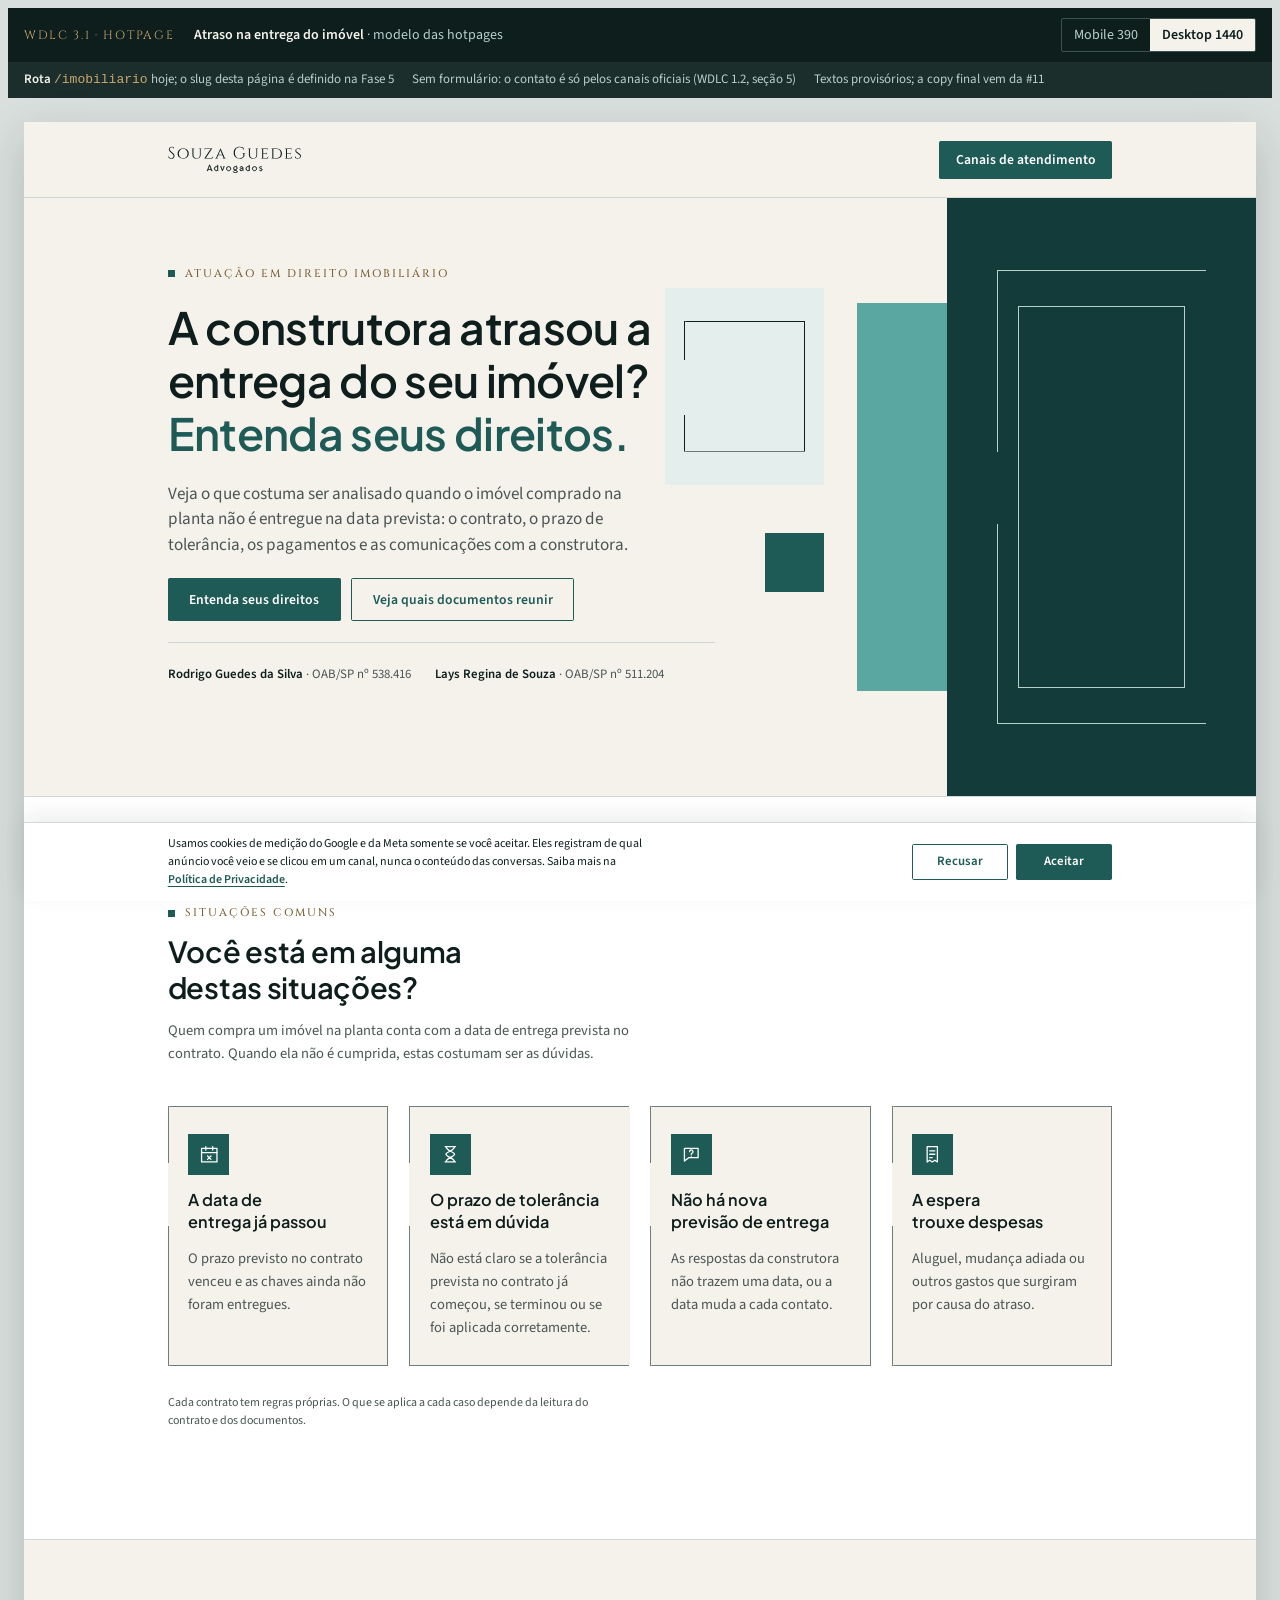
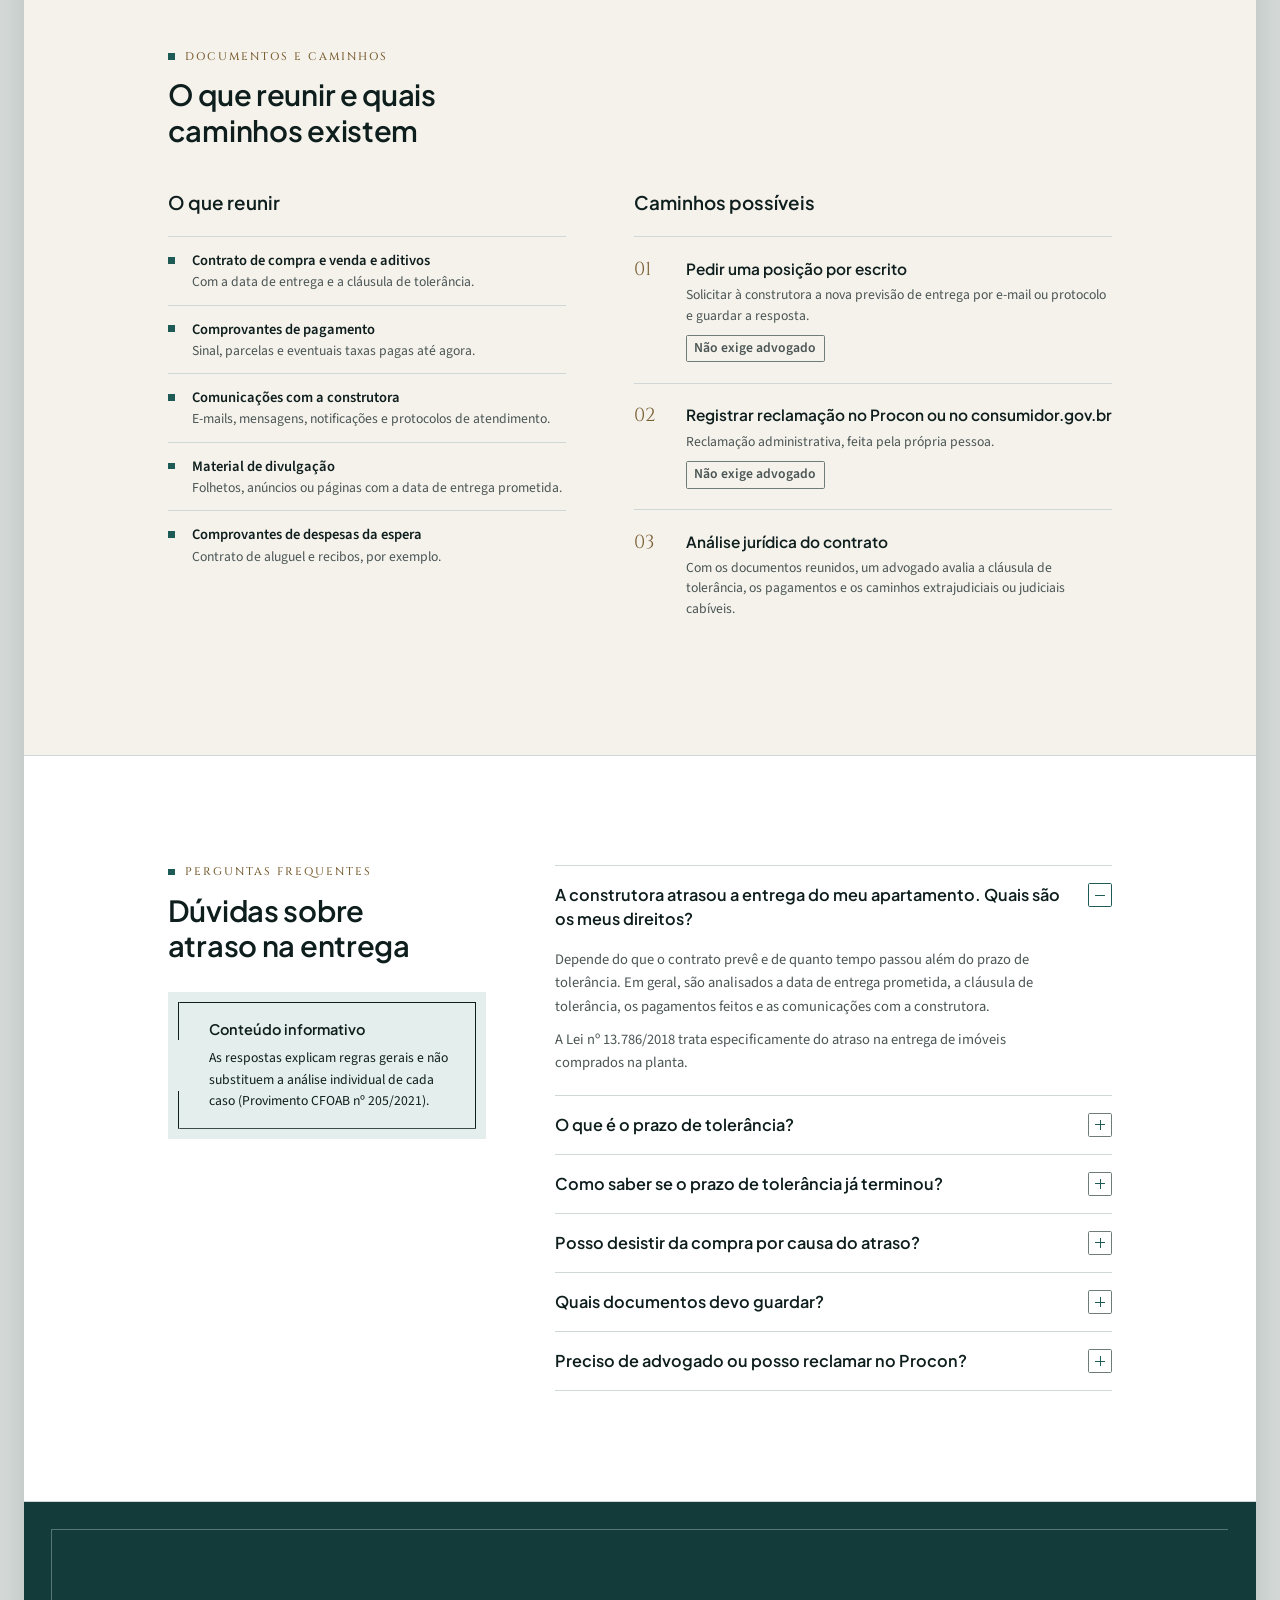
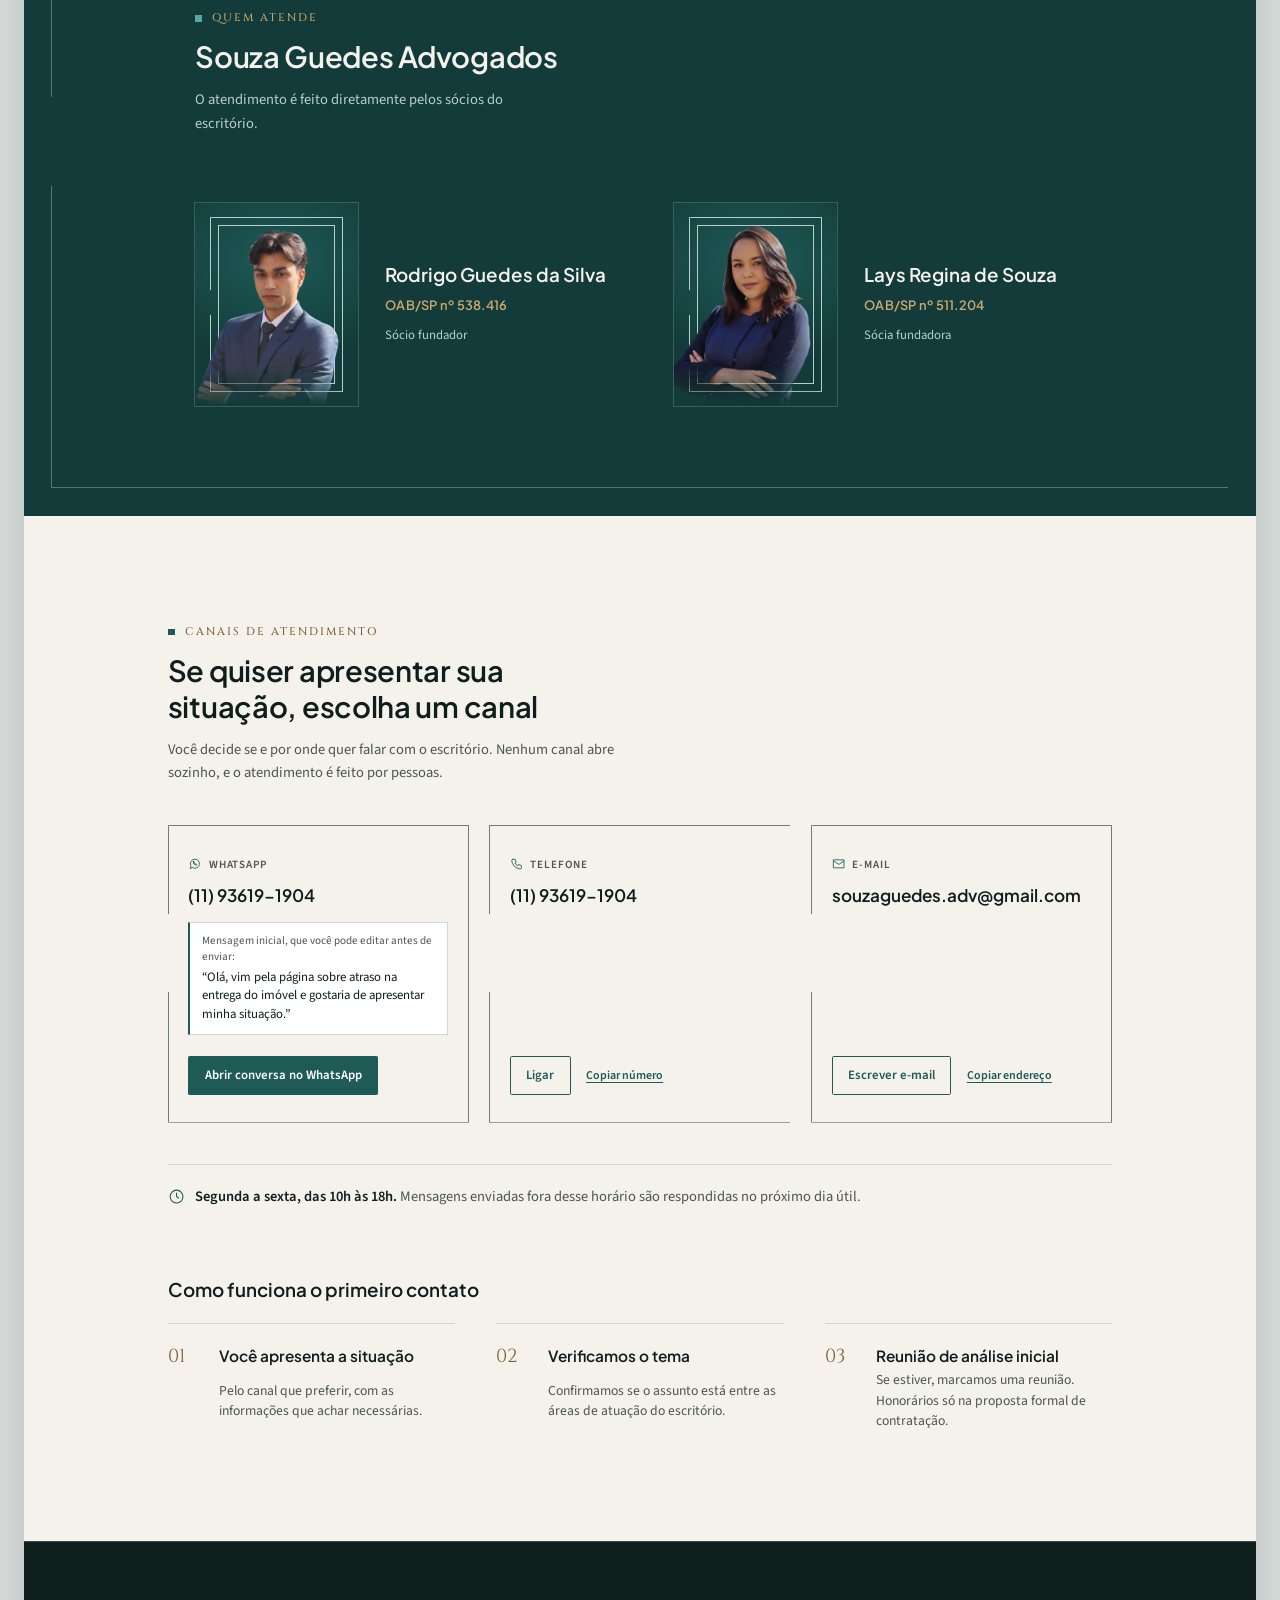
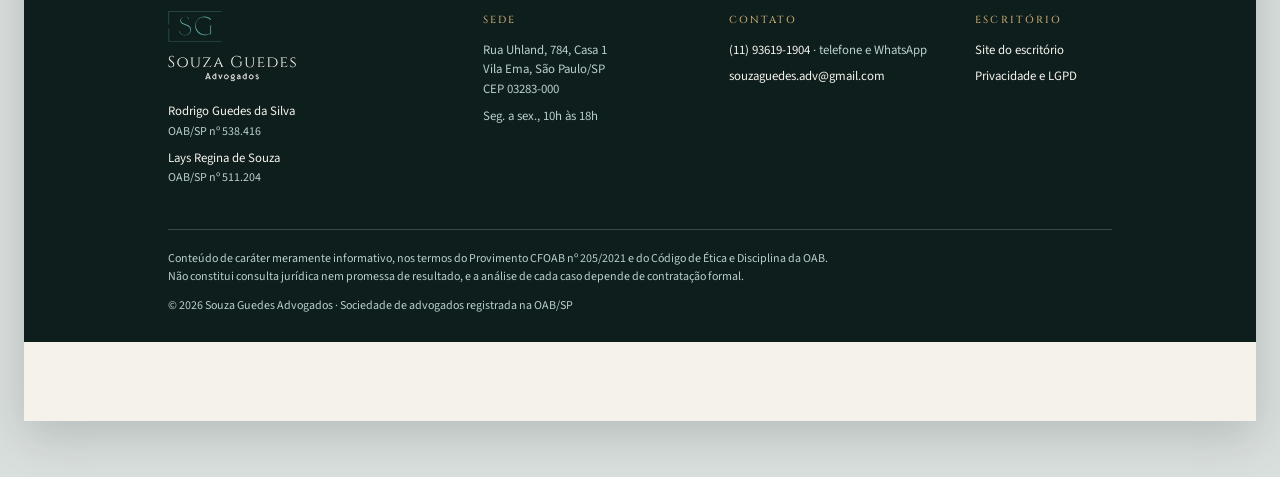
==== prototipo-hotpage-atraso-entrega.html @ 83f7b58b "docs: mockup de alta fidelidade da hotpage de atraso na entrega (WDLC 3.1) Hotpage modelo em mobile " ====
<!doctype html>
<html lang="pt-BR">
<head>
<meta charset="utf-8">
<meta name="viewport" content="width=device-width, initial-scale=1">
<title>Hotpage Atraso na Entrega</title>
<meta name="description" content="WDLC 3.1 — Mockup de alta fidelidade (mobile + desktop) da hotpage modelo de atraso na entrega do imóvel, Souza Guedes Advogados.">
<link rel="preconnect" href="https://fonts.googleapis.com">
<link rel="preconnect" href="https://fonts.gstatic.com" crossorigin>
<link rel="stylesheet" href="https://fonts.googleapis.com/css2?family=Cinzel:wght@400;500&family=Plus+Jakarta+Sans:wght@500;600;700&family=Source+Sans+3:wght@400;600&display=swap">
<style>
/* Hotpage modelo das campanhas (atraso na entrega do imóvel).
   Base visual: o design system do site institucional (WDLC 3.1 + mockups WDLC 3.2), reaproveitado sem alterações.
   A página é uma só e sem menu: o visitante chega por anúncio, entende a situação e, se quiser, escolhe um canal.
   Ritmo das faixas: papel (hero) · branco (situações) · papel (documentos) · branco (perguntas) · petróleo-profundo (quem atende) · papel (canais).
   Regras de cor (auditoria WCAG 2.1 AA do WDLC 3.1): turquesa nunca é texto; latão só sobre fundo escuro; latão-escuro sobre papel/branco. */
/* ---------- Base: design system do site institucional ---------- */
:root{
  color-scheme: light;
  --turquesa:#5AA7A1; --petroleo:#1E5A56; --petroleo-profundo:#123B39; --tinta:#0E1E1D;
  --papel:#F5F2EC; --nevoa:#E4EEEC; --texto-secundario:#4A5554; --texto-claro:#B9CFCC;
  --latao:#C9A970; --latao-escuro:#7A5F33; --linha:#CFD8D6; --borda-campo:#6E7C7A; --branco:#FFFFFF;
  --erro:#9B2C1F;   /* erro de formulário: 6,9:1 sobre branco — proposta para #22 */
  --palco:#D9DFDD;  /* fundo do palco de revisão, fora do site */

  --font-display:"Cinzel","Trajan Pro",Georgia,serif;
  --font-titulo:"Plus Jakarta Sans","Segoe UI",system-ui,sans-serif;
  --font-sans:"Source Sans 3","Segoe UI",system-ui,sans-serif;

  --s1:8px; --s2:16px; --s3:24px; --s4:32px; --s6:48px; --s10:80px; --s16:128px;
  --r-sm:2px;
}
*,*::before,*::after{box-sizing:border-box}
body{background:var(--palco);color:var(--tinta);font-family:var(--font-sans)}
button,input,select,textarea{font:inherit;color:inherit}
a{color:inherit}
:focus-visible{outline:2px solid var(--petroleo);outline-offset:3px}
@media (prefers-reduced-motion: reduce){*{transition:none!important;scroll-behavior:auto!important}}

/* ---------- Barra de revisão (fora do mockup) ---------- */
.review{position:sticky;top:env(safe-area-inset-top,0px);z-index:50;background:var(--tinta);color:var(--papel);
  padding:10px 16px;display:flex;flex-wrap:wrap;gap:10px 20px;align-items:center;font-size:14px}
.review__id{font-family:var(--font-display);letter-spacing:.14em;font-size:12px;color:var(--latao);white-space:nowrap}
.review__screen{display:flex;gap:8px;align-items:center;min-width:0;flex:1 1 260px}
.review__screen label{color:var(--texto-claro);white-space:nowrap}
.review select{background:#1b2e2c;color:var(--papel);border:1px solid #3c5250;border-radius:var(--r-sm);padding:6px 8px;min-width:0;max-width:100%;flex:1}
.seg{display:inline-flex;border:1px solid #3c5250;border-radius:var(--r-sm);overflow:hidden}
.seg button{background:transparent;border:0;padding:6px 12px;color:var(--texto-claro);cursor:pointer}
.seg button[aria-pressed="true"]{background:var(--papel);color:var(--tinta);font-weight:600}
.review :focus-visible{outline-color:var(--turquesa)}
.notes{background:#1b2e2c;color:var(--texto-claro);padding:8px 16px;font-size:13px;line-height:1.5;display:flex;flex-wrap:wrap;gap:4px 18px}
.notes b{color:var(--papel);font-weight:600}
.notes code{font-family:ui-monospace,Consolas,monospace;color:var(--latao)}
.stage{padding:24px 16px 48px;display:flex;justify-content:center}
.frame{container-type:inline-size;container-name:site;background:var(--papel);color:var(--tinta);
  width:1440px;flex:none;box-shadow:0 18px 50px rgba(14,30,29,.18);position:relative}
.frame[data-vp="mobile"]{width:390px;border:8px solid var(--tinta);border-radius:28px;overflow:clip}

/* ---------- Elementos de marca ---------- */
/* Moldura aberta: fio de 1px com uma interrupção no lado esquerdo (assinatura do monograma) */
.of{position:relative}
.of::before{content:"";position:absolute;inset:var(--of-inset,0);border:1px solid var(--of-c,var(--tinta));pointer-events:none;transition:border-color .15s;
  -webkit-mask:linear-gradient(#000 0 0) right/calc(100% - 2px) 100% no-repeat,linear-gradient(to bottom,#000 0 var(--of-a,38%),transparent var(--of-a,38%) var(--of-b,62%),#000 var(--of-b,62%)) left/2px 100% no-repeat;
          mask:linear-gradient(#000 0 0) right/calc(100% - 2px) 100% no-repeat,linear-gradient(to bottom,#000 0 var(--of-a,38%),transparent var(--of-a,38%) var(--of-b,62%),#000 var(--of-b,62%)) left/2px 100% no-repeat}
/* Selo: painel petróleo-profundo com moldura dupla (externa aberta, interna fechada) e fio de latão */
.seal{background:var(--petroleo-profundo);position:relative;--of-c:var(--texto-claro);--of-inset:12% 16%;--of-a:40%;--of-b:56%}
.seal::after{content:"";position:absolute;inset:18% 23%;border:1px solid var(--texto-claro);pointer-events:none}
.sq{display:inline-block;width:10px;height:10px;background:var(--petroleo);flex:none}

/* Composição do hero (reprodução da peça de marca) */
/* mobile/tablet: só a ponta da composição aparece, no canto superior direito, acima do nome */
.comp{position:absolute;top:0;right:-84px;width:230px;height:84px;margin:0}
@container site (min-width:760px){.comp{right:-40px;width:400px;height:140px}}
.comp > *{position:absolute;display:block}
.comp__nevoa{left:0;top:15%;width:27%;height:33%;background:var(--nevoa);--of-inset:17% 12% 17% 12%;--of-a:30%;--of-b:72%}
.comp__sq{left:17%;top:56%;width:10%;aspect-ratio:1;background:var(--petroleo)}
.comp__bar{left:32.5%;top:17.5%;width:15.3%;height:65%;background:var(--turquesa)}
.comp__panel{left:47.8%;top:0;right:0;bottom:0}
@container site (min-width:1100px){
  .comp{position:absolute;right:0;top:0;bottom:0;width:48%;height:auto;margin:0}
}

/* ---------- Site ---------- */
.site{font-size:17px;line-height:27px}
.wrap{max-width:1200px;margin-inline:auto;padding-inline:var(--s2)}
@container site (min-width:760px){.wrap{padding-inline:var(--s4)}}
@container site (min-width:1100px){.wrap{padding-inline:var(--s6)}}

.eyebrow{display:flex;align-items:center;gap:12px;font-family:var(--font-display);font-size:13px;line-height:16px;font-weight:500;letter-spacing:.18em;text-transform:uppercase;color:var(--latao-escuro);margin:0}
.eyebrow::before{content:"";width:8px;height:8px;background:var(--petroleo);flex:none}
.dark .eyebrow{color:var(--latao)}
.dark .eyebrow::before{background:var(--turquesa)}
.display{font-family:var(--font-display);font-weight:400;letter-spacing:.03em;font-size:30px;line-height:38px;margin:0;text-wrap:balance}
@container site (min-width:760px){.display{font-size:44px;line-height:52px}}
.h2,.h3{font-family:var(--font-titulo);font-weight:600;margin:0;text-wrap:balance}
.h2{font-size:26px;line-height:34px;letter-spacing:-.01em}
.h3{font-size:20px;line-height:28px}
@container site (min-width:760px){.h2{font-size:34px;line-height:42px}.h3{font-size:22px;line-height:30px}}
.lead{font-size:19px;line-height:29px;margin:0;max-width:62ch}
@container site (min-width:760px){.lead{font-size:20px;line-height:30px}}
.nota{font-size:14px;line-height:21px;color:var(--texto-secundario)}
.dark{background:var(--petroleo-profundo);color:var(--papel)}
.dark .nota,.dark .muted{color:var(--texto-claro)}
.muted{color:var(--texto-secundario)}
p{margin:0}
.prose{display:grid;grid-template-columns:minmax(0,1fr);gap:var(--s2);max-width:66ch;align-content:start}

.section{padding-block:var(--s10)}
@container site (min-width:1100px){.section{padding-block:var(--s16)}}
.section--tight{padding-block:var(--s6)}
@container site (min-width:1100px){.section--tight{padding-block:var(--s10)}}
.section__head{display:grid;gap:var(--s2);margin-bottom:var(--s6);max-width:70ch}
.more{margin-top:var(--s4)}

/* Botões */
.btn{display:inline-flex;align-items:center;justify-content:center;gap:var(--s1);font-family:var(--font-sans);font-size:16px;line-height:20px;font-weight:600;
  padding:14px 24px;border-radius:var(--r-sm);border:1px solid transparent;text-decoration:none;cursor:pointer;transition:background-color .15s,color .15s,border-color .15s}
.btn--primary{background:var(--petroleo);color:var(--branco)}
.btn--primary:hover{background:var(--petroleo-profundo)}
.btn--ghost{border-color:var(--petroleo);color:var(--petroleo);background:transparent}
.btn--ghost:hover{background:var(--branco)}
.dark .btn--light{background:var(--papel);color:var(--tinta)}
.dark .btn--light:hover{background:var(--branco)}
.dark .btn--ghost{border-color:var(--texto-claro);color:var(--papel)}
.dark .btn--ghost:hover{background:rgba(245,242,236,.08)}
.dark :focus-visible{outline-color:var(--turquesa)}
.btn[disabled]{opacity:.5;cursor:not-allowed}
.link{color:var(--petroleo);font-weight:600;text-decoration:underline;text-decoration-thickness:1px;text-underline-offset:4px}
.link:hover{text-decoration-thickness:2px}
.dark .link{color:var(--papel)}
.arrow::after{content:" →"}

/* Header */
.hdr{background:var(--papel);border-bottom:1px solid var(--linha);position:sticky;top:var(--hdr-top,0px);z-index:5;transition:box-shadow .2s ease}
.hdr.is-stuck{box-shadow:0 8px 24px -12px rgba(14,30,29,.28)}
.hdr__in{display:flex;align-items:center;justify-content:space-between;gap:var(--s3);min-height:72px}
.brand{display:flex;align-items:center;gap:12px;text-decoration:none;color:var(--tinta)}
.logo-wm{display:block;width:136px;height:28px;color:currentColor}
@container site (min-width:1100px){.hdr .logo-wm{width:156px;height:32px}}
/* Hero */
.hero{position:relative;padding-top:108px;overflow:clip}
@container site (min-width:760px){.hero{padding-top:172px}}
.hero__txt{display:grid;gap:var(--s3)}
.wordmark{font-family:var(--font-display);font-weight:400;font-size:60px;line-height:.98;letter-spacing:.02em;margin:0;color:var(--tinta)}
.wordmark small{display:block;font-size:13px;letter-spacing:.5em;color:var(--texto-secundario);margin-top:18px;line-height:1}
.claim{font-family:var(--font-titulo);font-weight:600;font-size:22px;line-height:30px;margin:0;max-width:24ch;text-wrap:balance}
.hero .lead{color:var(--texto-secundario);max-width:48ch}
.hero__ctas{display:flex;flex-wrap:wrap;gap:12px}
.hero__ctas .btn{flex:1 1 auto}
.hero__id{display:flex;flex-wrap:wrap;gap:6px 28px;padding-top:var(--s3);border-top:1px solid var(--linha);font-size:15px;color:var(--texto-secundario)}
.hero__id b{color:var(--tinta);font-weight:600}
@container site (min-width:760px){.wordmark{font-size:92px}}
@container site (min-width:1100px){
  .hero{padding-block:var(--s10) var(--s16);min-height:680px}
  .hero__txt{max-width:600px}
  .wordmark{font-size:112px}
  .claim{font-size:26px;line-height:34px}
  .hero__ctas .btn{flex:none}
}
/* 2 · Áreas — a moldura aberta */
.areas{display:grid;gap:var(--s3)}
@container site (min-width:760px){.areas{grid-template-columns:repeat(2,minmax(0,1fr))}}
@container site (min-width:1100px){.areas--4{grid-template-columns:repeat(4,minmax(0,1fr))}}
.acard{--of-c:var(--borda-campo);--of-a:22%;--of-b:46%;padding:var(--s4) var(--s3);display:flex;flex-direction:column;gap:var(--s2);text-decoration:none;color:inherit;background:var(--branco)}
.acard:hover{--of-c:var(--petroleo)}
.acard:hover::before{border-width:2px}
.acard:hover .acard__more{text-decoration-thickness:2px}
.acard__icon{width:48px;height:48px;background:var(--petroleo);color:var(--branco);display:grid;place-items:center;flex:none}
.acard__icon svg{width:24px;height:24px}
.acard p{color:var(--texto-secundario)}
.acard__more{margin-top:auto;color:var(--petroleo);font-weight:600;text-decoration:underline;text-decoration-thickness:1px;text-underline-offset:4px}
.acard--wide{gap:var(--s3)}
.acard--wide ul{margin:0;padding:0;list-style:none;display:grid;gap:6px;font-size:16px;line-height:24px}
.acard--wide li{padding-left:18px;position:relative}
.acard--wide li::before{content:"";position:absolute;left:0;top:11px;width:8px;height:1px;background:var(--latao-escuro)}
.tags{display:flex;flex-wrap:wrap;gap:6px}
.tag{font-size:13px;line-height:18px;font-weight:600;padding:3px 9px;border:1px solid var(--borda-campo);color:var(--petroleo);border-radius:var(--r-sm);background:transparent}
.dark .tag{border-color:var(--texto-claro);color:var(--papel)}
/* 3 · Corpo jurídico — o painel profundo com selo */
/* moldura aberta como contorno do fundo da seção, sem empurrar o conteúdo */
.team{--of-c:rgba(185,207,204,.4);--of-inset:12px;--of-a:30%;--of-b:46%}
.team .section__head{margin-bottom:var(--s6)}
@container site (min-width:1100px){.team{--of-inset:32px}.team .section__head{margin-bottom:var(--s10)}}
/* título em cima; sócios embaixo (lado a lado a partir de 760px); cada um com foto pequena quadrada e informações abaixo */
.people{display:grid;gap:var(--s6)}
@container site (min-width:760px){.people{grid-template-columns:repeat(2,minmax(0,1fr));column-gap:var(--s6)}}
@container site (min-width:1100px){.people{column-gap:var(--s10)}}
.person{display:grid;gap:var(--s3);align-content:start}
.person .portrait{width:88px}
.person .portrait .seal{aspect-ratio:1}
/* mobile/tablet: só a moldura aberta externa, fina e por cima da foto (a interna sairia carregada no quadrado pequeno) */
.person .portrait .seal::after{display:none}
.person .portrait .seal::before{z-index:2;--of-inset:6px;--of-a:34%;--of-b:62%;--of-c:rgba(245,242,236,.55)}
.person .portrait .seal img{-webkit-mask-image:none;mask-image:none;object-position:50% 4%}
/* desktop: retrato no formato da marca (4:5, moldura dupla aberta) ao lado das informações */
@container site (min-width:1100px){
  .person{grid-template-columns:190px minmax(0,1fr);gap:var(--s4);align-items:center}
  .person .h3{white-space:nowrap;font-size:21px}
  .person .portrait{width:auto}
  .person .portrait .seal{aspect-ratio:4/5}
  .person .portrait .seal::before,.person .portrait .seal::after{display:block}
  .person .portrait .seal::before{z-index:auto;--of-inset:7% 9%;--of-a:42%;--of-b:56%;--of-c:var(--texto-claro)}
  .person .portrait .seal img{-webkit-mask-image:linear-gradient(to bottom,#000 80%,transparent 100%);mask-image:linear-gradient(to bottom,#000 80%,transparent 100%);object-position:50% 0}
}
.person .h3{font-size:18px;line-height:24px}
.person .person__oab{font-size:14px}
.person p.bio{font-size:15px;line-height:22px}
.person__txt .link{font-size:15px}
@container site (min-width:560px){.person .h3{font-size:22px;line-height:30px}.person .person__oab{font-size:15px}.person p.bio{font-size:16px;line-height:24px}.person__txt .link{font-size:inherit}}
/* respiro entre a moldura e o conteúdo; alinhado à esquerda, com linhas curtas e blocos bem separados */
.team > .wrap{padding-inline:44px}
@container site (min-width:760px){.team > .wrap{padding-inline:56px}}
@container site (min-width:1100px){.team > .wrap{padding-inline:var(--s10)}}
.team .section__head .muted{max-width:30ch}
.person__txt{max-width:28ch}
.person p.bio{text-wrap:pretty}
.people > .person + .person{padding-top:var(--s6);border-top:1px solid rgba(185,207,204,.22)}
@container site (min-width:760px){
  .team .section__head .muted{max-width:46ch}
  .person__txt{max-width:34ch}
  .people > .person + .person{padding-top:0;border-top:0}
}
.person__txt{display:grid;gap:6px;min-width:0}
@container site (min-width:560px){.person__txt{gap:8px}}
.person__txt .link{margin-top:var(--s1)}
.pseal{aspect-ratio:1;max-width:100%;background:var(--petroleo);--of-inset:10%;--of-a:36%;--of-b:60%;display:grid;place-items:center}
.pseal span{font-family:var(--font-display);font-size:30px;color:var(--papel);letter-spacing:.06em}
.person__oab{font-family:var(--font-titulo);font-weight:600;font-size:15px;color:var(--latao);letter-spacing:.02em}
.person p.bio{font-size:16px;line-height:24px}
.portrait{display:grid;gap:10px;align-content:start}
.portrait .seal{aspect-ratio:4/5;max-width:100%;--of-inset:7% 9%;--of-a:42%;--of-b:56%}
.portrait .seal::after{inset:11% 14%}
.portrait .seal{overflow:hidden}
.portrait .seal{background:radial-gradient(120% 70% at 50% 28%,var(--petroleo) 0%,var(--petroleo-profundo) 72%)}
.portrait .seal img{position:absolute;inset:0;width:100%;height:100%;object-fit:cover;object-position:50% 0;z-index:1;-webkit-mask-image:linear-gradient(to bottom,#000 80%,transparent 100%);mask-image:linear-gradient(to bottom,#000 80%,transparent 100%)}
.dark .portrait .seal{box-shadow:0 0 0 1px rgba(185,207,204,.28)}
/* 4 · Artigos — a névoa com moldura aberta, só com texto tinta */
.notice{background:var(--nevoa);color:var(--tinta);padding:var(--s4) var(--s4) var(--s4) var(--s6);display:grid;gap:8px;--of-c:var(--tinta);--of-inset:12px;--of-a:30%;--of-b:70%;font-size:16px;line-height:25px}
.notice b{font-family:var(--font-titulo);font-weight:600;font-size:17px}
/* Canais agrupados por assunto: "Fale com o escritório" (remoto) e "Visite a sede" (presencial) */
.cgroups{display:grid;gap:var(--s10)}
@container site (min-width:760px){.cgroups{grid-template-columns:repeat(2,minmax(0,1fr))}}
@container site (min-width:760px){.cgroups--stack{grid-template-columns:minmax(0,1fr);gap:64px}}
.cgroup{display:grid;gap:var(--s3);align-content:start;padding-top:var(--s3);border-top:1px solid var(--tinta)}
.dark .cgroup{border-top-color:var(--latao)}
.cgroup__t{font-family:var(--font-display);font-weight:500;font-size:14px;line-height:18px;letter-spacing:.16em;text-transform:uppercase;margin:0}
.channels{display:grid;gap:var(--s3);margin:0}
.channel{display:grid;gap:6px}
.channel dt{display:flex;align-items:center;gap:8px;font-size:13px;letter-spacing:.08em;text-transform:uppercase;color:var(--texto-secundario);font-weight:600}
.channel dt svg{width:16px;height:16px;flex:none;color:var(--petroleo)}
.channel dd{margin:0;display:flex;flex-wrap:wrap;gap:4px 14px;align-items:baseline;padding-left:24px}
.channel strong{font-family:var(--font-titulo);font-weight:600;font-size:18px;line-height:26px;overflow-wrap:break-word}
.dark .channel dt{color:var(--texto-claro)}
.dark .channel dt svg{color:var(--turquesa)}
.copy{background:transparent;border:0;padding:0;color:var(--petroleo);font-size:14px;font-weight:600;text-decoration:underline;text-underline-offset:3px;cursor:pointer}
.dark .copy{color:var(--papel)}
/* Detalhe de área */
.detail{display:grid;gap:var(--s6)}
@container site (min-width:1100px){.detail{grid-template-columns:minmax(0,1fr) 360px;gap:var(--s10);align-items:start}}
.detail__main{display:grid;gap:var(--s10);min-width:0}
.block{display:grid;gap:var(--s2)}
.list{margin:0;padding:0;list-style:none;display:grid}
.list li{padding:14px 0 14px 28px;border-top:1px solid var(--linha);position:relative}
.list li::before{content:"";position:absolute;left:0;top:23px;width:8px;height:8px;background:var(--petroleo)}
/* Faixas de fundo alternadas nas páginas internas (mesmo ritmo da Home: papel · branco · petróleo-profundo) */
.band--branco{background:var(--branco);border-block:1px solid var(--linha)}
.section > .chapter{padding-block:0;border-top:0}
/* Perfis em fundo escuro */
.dark .facts div{border-top-color:rgba(185,207,204,.3)}
.dark .facts dt{color:var(--texto-claro)}
.dark .person__oab--light{color:var(--latao)}
/* Contato */
.ccards{display:grid;gap:var(--s3)}
@container site (min-width:760px){.ccards{grid-template-columns:repeat(3,minmax(0,1fr))}}
.ccard{margin:0;padding:var(--s4) var(--s3);background:var(--papel);display:grid;align-content:start;--of-c:var(--borda-campo);--of-inset:0;--of-a:30%;--of-b:56%}
.ccard .channel{gap:10px}
.ccard .channel dd{padding-left:0}
.ccard .channel strong{font-size:20px;line-height:28px}
.contact-aside{display:grid;gap:var(--s6);align-content:start}
.steps{list-style:none;margin:0;padding:0;display:grid;gap:var(--s3);counter-reset:st}
.steps li{display:grid;grid-template-columns:44px minmax(0,1fr);gap:4px var(--s2);counter-increment:st;padding-top:var(--s3);border-top:1px solid var(--linha)}
.steps li::before{content:counter(st,decimal-leading-zero);grid-row:span 2;font-family:var(--font-display);font-size:22px;line-height:28px;color:var(--latao-escuro)}
.steps b{font-family:var(--font-titulo);font-weight:600;font-size:18px;line-height:26px}
.steps span{color:var(--texto-secundario);font-size:16px;line-height:24px}
/* Rodapé */
.ftr{background:var(--tinta);color:var(--papel);padding-block:var(--s10) var(--s4);font-size:15px;line-height:23px;border-top:1px solid rgba(90,167,161,.4)}
.ftr__grid{display:grid;gap:var(--s6)}
@container site (min-width:760px){.ftr__grid{grid-template-columns:repeat(2,minmax(0,1fr))}}
@container site (min-width:1100px){.ftr__grid{grid-template-columns:minmax(0,4fr) minmax(0,3fr) minmax(0,3fr) minmax(0,2fr)}}
.ftr h2{font-family:var(--font-display);font-weight:500;font-size:12px;letter-spacing:.2em;text-transform:uppercase;color:var(--latao);margin:0 0 12px}
.ftr ul{list-style:none;margin:0;padding:0;display:grid;gap:8px}
.ftr a{color:var(--papel);text-decoration:none}
.ftr a:hover{text-decoration:underline;text-underline-offset:3px}
.ftr .muted{color:var(--texto-claro)}
.ftr__oab li{display:grid}
.ftr__oab span{color:var(--texto-claro);font-size:14px}
.ftr__legal{margin-top:var(--s6);padding-top:var(--s3);border-top:1px solid rgba(185,207,204,.25);display:grid;gap:12px;color:var(--texto-claro);font-size:14px;line-height:21px}
.ftr__legal p{max-width:110ch}
.ftr .brand{color:var(--papel);flex-direction:column;align-items:flex-start;gap:var(--s2)}
.ftr .logo-mono{width:64px;height:36px;color:var(--turquesa)}
.ftr .logo-wm{width:150px;height:31px}
.ftr :focus-visible{outline-color:var(--turquesa)}

/* Banner de cookies (não bloqueante) */
.cookie{position:sticky;bottom:0;z-index:6;background:var(--branco);border-top:1px solid var(--linha);box-shadow:0 -8px 24px rgba(14,30,29,.08)}
.cookie__in{display:flex;flex-wrap:wrap;gap:12px 24px;align-items:center;justify-content:space-between;padding-block:14px}
.cookie p{font-size:14px;line-height:21px;max-width:80ch;flex:1 1 280px}
.cookie .btn{padding:10px 16px;font-size:15px}

.screen[hidden],[hidden]{display:none!important}
.toast{position:fixed;left:50%;bottom:24px;transform:translateX(-50%);background:var(--tinta);color:var(--papel);padding:10px 16px;font-size:14px;z-index:60;border-radius:var(--r-sm)}

/* ---------- Hotpage ---------- */
.review__title{color:var(--texto-claro);font-size:14px;flex:1 1 260px;min-width:0}
.review__title b{color:var(--papel);font-weight:600}

/* Cabeçalho: só a marca e o atalho para os canais (sem menu, a página é única) */
.hdr__cta{display:inline-flex;padding:10px 14px;font-size:15px}
.hdr__cta .lg{display:none}
@container site (min-width:760px){.hdr__cta .sm{display:none}.hdr__cta .lg{display:inline}}
@container site (min-width:1100px){.hdr__cta{padding:11px 18px;font-size:16px}.hdr__in{min-height:88px}}

/* Hero: área de atuação, a situação do visitante e chamadas para entender */
.hp-h1{font-family:var(--font-titulo);font-weight:600;font-size:32px;line-height:40px;letter-spacing:-.015em;margin:0;text-wrap:balance}
.hp-h1 span{display:block;color:var(--petroleo)}
@container site (min-width:760px){.hp-h1{font-size:46px;line-height:56px}}
@container site (min-width:1100px){.hp-h1{font-size:52px;line-height:62px}}
.hero__txt .lead{max-width:52ch}
@container site (min-width:1100px){.hero__txt{max-width:640px}.hero{min-height:640px}}

/* Situações: grade de cartões com moldura aberta (não são links) */
.sits{display:grid;gap:var(--s3)}
@container site (min-width:760px){.sits{grid-template-columns:repeat(2,minmax(0,1fr))}}
@container site (min-width:1100px){.sits{grid-template-columns:repeat(4,minmax(0,1fr))}}
.sit{--of-c:var(--borda-campo);--of-a:22%;--of-b:46%;padding:var(--s4) var(--s3);display:flex;flex-direction:column;gap:var(--s2);background:var(--papel)}
.sit .h3{font-size:19px;line-height:26px}
.sit p{color:var(--texto-secundario)}
.sits-foot{margin-top:var(--s4);max-width:70ch}

/* Documentos e caminhos */
.docs{display:grid;gap:var(--s10)}
@container site (min-width:1100px){.docs{grid-template-columns:minmax(0,5fr) minmax(0,6fr);gap:var(--s10);align-items:start}}
.docs .block > .h3{margin-bottom:var(--s1)}
.list li b{font-weight:600}
.list li span{display:block;color:var(--texto-secundario);font-size:16px;line-height:24px}
.paths{list-style:none;margin:0;padding:0;display:grid;gap:0;counter-reset:st}
.paths li{display:grid;grid-template-columns:44px minmax(0,1fr);gap:6px var(--s2);counter-increment:st;padding-block:var(--s3);border-top:1px solid var(--linha)}
.paths li::before{content:counter(st,decimal-leading-zero);grid-row:span 3;font-family:var(--font-display);font-size:22px;line-height:28px;color:var(--latao-escuro)}
.paths b{font-family:var(--font-titulo);font-weight:600;font-size:18px;line-height:26px}
.paths span{color:var(--texto-secundario);font-size:16px;line-height:24px}
.paths .tag{justify-self:start;margin-top:4px}

/* Perguntas frequentes (accordion nativo) */
.faq-wrap{display:grid;gap:var(--s6)}
@container site (min-width:1100px){.faq-wrap{grid-template-columns:minmax(0,4fr) minmax(0,7fr);gap:var(--s10);align-items:start}}
.faq-wrap .section__head{margin:0}
.faq{border-bottom:1px solid var(--linha)}
.faq details{border-top:1px solid var(--linha)}
.faq summary{list-style:none;display:grid;grid-template-columns:minmax(0,1fr) 28px;gap:var(--s2);align-items:start;padding:20px 0;cursor:pointer;
  font-family:var(--font-titulo);font-weight:600;font-size:18px;line-height:26px}
.faq summary::-webkit-details-marker{display:none}
.faq summary::after{content:"";width:28px;height:28px;border:1px solid var(--borda-campo);border-radius:var(--r-sm);
  background:linear-gradient(var(--petroleo),var(--petroleo)) center/12px 1.5px no-repeat,linear-gradient(var(--petroleo),var(--petroleo)) center/1.5px 12px no-repeat}
.faq details[open] summary::after{background:linear-gradient(var(--petroleo),var(--petroleo)) center/12px 1.5px no-repeat;border-color:var(--petroleo)}
.faq summary:hover{color:var(--petroleo)}
.faq details > div{padding:0 44px 24px 0;display:grid;gap:12px;color:var(--texto-secundario)}
@container site (min-width:760px){.faq summary{font-size:19px;line-height:28px}}
.faq-wrap .notice{margin-top:var(--s4)}

/* Quem atende: retratos dos sócios, só nome, função e OAB/SP */
.team .person__txt .muted{font-size:15px}

/* Canais de atendimento: cartões com a ação explícita (nada abre sozinho) */
.canais__in{display:grid;gap:var(--s6)}
.ccards{align-items:stretch}
.ccard{display:flex;flex-direction:column;gap:var(--s2)}
.ccard .channel{margin:0}
.ccard .actions{display:flex;flex-wrap:wrap;gap:12px 18px;align-items:center;margin-top:auto;padding-top:var(--s1)}
.ccard .btn{padding:12px 18px;font-size:15px}
.wa-msg{margin:0;padding:12px 14px;background:var(--branco);border:1px solid var(--linha);border-left:3px solid var(--petroleo);font-size:15px;line-height:22px}
.wa-msg span{display:block;font-size:13px;line-height:18px;color:var(--texto-secundario);margin-bottom:4px}
.hours{display:flex;gap:12px;align-items:flex-start;padding:var(--s3) 0 0;border-top:1px solid var(--linha);color:var(--texto-secundario)}
.hours svg{width:20px;height:20px;flex:none;color:var(--petroleo);margin-top:3px}
.hours b{color:var(--tinta);font-weight:600}
.flow{display:grid;gap:var(--s3);margin-top:var(--s4)}
@container site (min-width:1100px){.flow .steps{grid-template-columns:repeat(3,minmax(0,1fr));gap:var(--s6)}}

/* Rodapé compacto */
@container site (min-width:1100px){.ftr__grid{grid-template-columns:minmax(0,4fr) minmax(0,3fr) minmax(0,3fr) minmax(0,2fr)}}

/* Banner de cookies: aceitar e recusar com o mesmo peso visual (tags só depois do aceite) */
.cookie__btns{display:flex;gap:10px;flex-wrap:wrap}
.cookie__btns .btn{min-width:112px}
</style>
</head>
<body>
<!-- ======= Barra de revisão ======= -->
<div class="review" role="region" aria-label="Controles de revisão do protótipo">
  <span class="review__id">WDLC 3.1 · HOTPAGE</span>
  <span class="review__title"><b>Atraso na entrega do imóvel</b> · modelo das hotpages</span>
  <div class="seg" role="group" aria-label="Largura do mockup">
    <button type="button" data-vp="mobile" aria-pressed="false">Mobile 390</button>
    <button type="button" data-vp="desktop" aria-pressed="true">Desktop 1440</button>
  </div>
</div>
<div class="notes" id="notes">
  <span><b>Rota</b> <code>/imobiliario</code> hoje; o slug desta página é definido na Fase 5</span>
  <span>Sem formulário: o contato é só pelos canais oficiais (WDLC 1.2, seção 5)</span>
  <span>Textos provisórios; a copy final vem da #11</span>
</div>

<div class="stage" id="stage">
<div class="frame" id="frame" data-vp="desktop">
<div class="site">
<!-- Logos oficiais (vetor extraído de "Souza Guedes.pdf") -->
<svg width="0" height="0" style="position:absolute" aria-hidden="true"><defs><path id="wfont_4_54" d="M.06100464 .041000368C.059000654 .05032857 .057998659 .06832377 .057998659 .09498596 .057998659 .121658328 .06299845 .1499939 .07299805 .17999268H.08200073C.081329349 .17266846 .08099365 .16533916 .08099365 .15800476 .08099365 .117335 .09332784 .08350118 .117996219 .056503297 .1426646 .029505412 .17533367 .01600647 .21600342 .01600647 .25800578 .01600647 .2925059 .028671265 .31950379 .054000856 .34650169 .079330448 .3600006 .11116028 .3600006 .14949036 .3600006 .18783061 .34700013 .21899922 .32099916 .24299622L.1289978 .42100526C.09299723 .45433045 .07499695 .49465943 .07499695 .5419922 .07499695 .58933517 .09083048 .62983706 .12249756 .6634979 .15416463 .697169 .19700115 .7140045 .25100709 .7140045 .27633668 .7140045 .30500285 .7106679 .33700563 .70399478H.37600709V.58099368H.3670044C.3670044 .6123352 .35617066 .6373393 .33450318 .65600588 .3128357 .6746724 .28499858 .68400576 .25099183 .68400576 .21699524 .68400576 .1884969 .67266848 .16549683 .6499939 .14249675 .6273295 .1309967 .598999 .1309967 .56500247 .1309967 .53100588 .14433289 .5016734 .17100525 .477005L.36799623 .29499818C.40133158 .264328 .41799928 .22232564 .41799928 .16899109 .41799928 .11566671 .40099589 .07183329 .36698915 .037490846 .33299256 .0031585694 .2876638-.014007568 .23100281-.014007568 .20166524-.014007568 .17049663-.009506226 .13749695-.00050354006 .104497279 .0084991459 .07899984 .02233378 .06100464 .041000368Z"/><path id="wfont_4_82" d="M.21800232 .5744934C.2693329 .6008301 .3258311 .6139984 .38749696 .6139984 .4491628 .6139984 .505661 .6008301 .5569916 .5744934 .60833236 .54816696 .6491699 .5110016 .6795044 .46299745 .70983889 .41500346 .7250061 .360672 .7250061 .30000306 .7250061 .2393341 .70983889 .18499756 .6795044 .13699341 .6491699 .08899943 .60833236 .051834108 .5569916 .025497437 .505661-.0008392334 .45299278-.014007568 .39898683-.014007568 .34499107-.014007568 .29732768-.00634257 .2559967 .008987427 .21466573 .024327597 .17883301 .04566447 .14849854 .07299805 .11816406 .10033163 .09416199 .13366191 .07649231 .17298889 .058832807 .21232605 .05000305 .25849406 .05000305 .31149293 .05000305 .36450196 .06517029 .41500346 .09550476 .46299745 .12583924 .5110016 .16667176 .54816696 .21800232 .5744934M.19949341 .09550476C.24982707 .0425059 .31232707 .01600647 .3869934 .01600647 .46165977 .01600647 .5243276 .0425059 .57499697 .09550476 .6256663 .14850362 .651001 .21666973 .651001 .30000306 .651001 .3833364 .6256663 .45150248 .57499697 .50450137 .5243276 .5575002 .46165977 .58399966 .3869934 .58399966 .31232707 .58399966 .24982707 .5575002 .19949341 .50450137 .14915975 .45150248 .12399292 .3833364 .12399292 .30000306 .12399292 .21666973 .14915975 .14850362 .19949341 .09550476Z"/><path id="wfont_4_88" d="M.6649933 .58999636H.6499939C.6319987 .58999636 .6183319 .5829976 .60899356 .56900027 .6049957 .5629985 .6026662 .55599978 .602005 .54800418V.21099854C.602005 .1416626 .579834 .0868276 .53549197 .04649353 .49116007 .0061594645 .43032838-.014007568 .35299684-.014007568 .27566529-.014007568 .21466573 .0059916179 .16999817 .04598999 .12533061 .085998538 .102996829 .14067078 .102996829 .21000672V.5469971C.102996829 .5590007 .09832764 .5691681 .08898926 .5774994 .07966105 .5858307 .06832886 .58999636 .054992677 .58999636H.039993287V.6000061H.22999573V.58999636H.21499634C.20167034 .58999636 .19033814 .5858307 .18099976 .5774994 .17167156 .5691681 .16700745 .5590007 .16700745 .5469971V.22200012C.16700745 .15733338 .18350728 .10633341 .21650696 .069000247 .24950664 .031667074 .2961731 .013000488 .35650636 .013000488 .4168396 .013000488 .46516929 .03066508 .50149539 .06599426 .5378316 .10133362 .55599978 .14966838 .55599978 .21099854V.5469971C.55532839 .55966189 .55049136 .56999209 .54148867 .5779877 .53249618 .58599349 .5213318 .58999636 .5079956 .58999636H.49299623V.6000061H.6649933V.58999636Z"/><path id="wfont_4_93" d="M.07600403 .5200043V.5039978H.06500244V.6170044C.07366943 .6129964 .08950297 .609492 .11250305 .6064911 .13550313 .60350039 .15700276 .6016693 .17700196 .6009979H.40699769C.42766825 .6009979 .45000205 .6023305 .47399903 .6049957 .497996 .60766097 .5133311 .6106618 .5200043 .6139984V.6049957L.13999939 .02999878H.41400147C.44467164 .030670166 .4706726 .036168416 .4920044 .04649353 .5133362 .056828817 .5295003 .06933085 .5404968 .083999637 .5515035 .09866842 .5623372 .118337 .57299807 .14300537H.58299258L.52900698 0H.05000305V.009002686L.42300416 .57099917H.125C.10500082 .57033798 .090667728 .56167098 .08200073 .54499819 .07800293 .53700259 .07600403 .52867129 .07600403 .5200043Z"/><path id="wfont_4_68" d="M.66000369 .009994507H.66799929V0H.46299745V.009994507H.47099305C.483668 .009994507 .493337 .014328003 .5 .022994996 .506663 .031661989 .5099945 .039830526 .5099945 .04750061 .5099945 .055170698 .5086619 .062672939 .5059967 .070007327L.45100404 .20300293H.19799805L.14300537 .07299805C.13966878 .064331058 .13800049 .056162519 .13800049 .04849243 .13800049 .04083252 .14133199 .03250122 .147995 .023498536 .15466817 .01449585 .16466777 .009994507 .17799378 .009994507H.18600464V0H-.005004883V.009994507H.0030059815C.017003378 .009994507 .03116862 .014826457 .04550171 .024490357 .059834798 .03416443 .07166544 .048665365 .08099365 .067993167 .22699993 .37999473 .30300395 .5433299 .30900575 .55799868 .32033793 .5860036 .32633464 .6046702 .32699586 .6139984H.33599855L.58299258 .067993167C.6023305 .029327393 .6280009 .009994507 .66000369 .009994507M.21099854 .23300171H.43899537L.32699586 .5070038 .21099854 .23300171Z"/><path id="wfont_4_42" d="M.41900636-.014007568C.31233726-.013336182 .22583516 .020329794 .15950012 .08699036 .09316508 .15366109 .05999756 .24132793 .05999756 .34999085 .05999756 .45866395 .09316508 .5464986 .15950012 .6134949 .22583516 .6805013 .31233726 .7140045 .41900636 .7140045 .51100668 .7140045 .59200546 .691335 .66200259 .6459961L.68200686 .5050049H.67300418C.6583354 .5623372 .628835 .6065013 .5845032 .63749697 .5401713 .6685028 .4850057 .68400576 .41900636 .68400576 .33434043 .68400576 .26583863 .6533356 .21350098 .59199526 .16116333 .5306651 .1349945 .44999696 .1349945 .34999085 .1349945 .24999492 .16116333 .16949463 .21350098 .10848999 .26583863 .047495527 .33434043 .016667685 .41900636 .01600647 .46233116 .01600647 .50349429 .023671469 .5424957 .039001466 .5814972 .054331464 .6156667 .075663249 .6450043 .102996829V.27999879C.6450043 .29466758 .6405029 .3058319 .63150027 .31349183 .62249758 .3211619 .60999557 .32499696 .59399417 .32499696H.5780029V.3350067H.7740021V.32499696H.7590027C.7423299 .32499696 .72966006 .3211619 .72099307 .31349183 .71232607 .3058319 .70832827 .29466758 .70899966 .27999879V.11500549C.69166567 .09233093 .67099508 .07199097 .6469879 .053985597 .6229909 .0359904 .5908254 .02015686 .55049136 .0064849855 .5101674-.0071767175 .4663391-.014007568 .41900636-.014007568Z"/><path id="wfont_4_72" d="M.069000247 .009994507C.085001628 .009994507 .09850057 .01516215 .10949707 .025497437 .120503749 .03583272 .12633769 .04833476 .1269989 .06300354V.5379944C.1269989 .55266317 .1213328 .5649974 .11000061 .57499697 .09866842 .5849965 .085001628 .58999636 .069000247 .58999636H.054992677V.6000061H.34700013C.3743337 .6000061 .3983307 .602005 .4189911 .6060028 .43966166 .6100006 .45299784 .6133321 .45899964 .6159973V.5019989L.44799806 .503006V.5180054C.44799806 .53200277 .44332887 .5440013 .43399049 .55400088 .42466227 .5640004 .4126638 .56900027 .397995 .56900027H.19000244V.31500245H.36099244C.3743286 .31500245 .38449607 .31900025 .39149476 .32699586 .39849345 .33500163 .4019928 .34500123 .4019928 .35699464V.36999513H.41299439V.22999573H.4019928V.24299622C.4019928 .2616628 .3949941 .27433268 .3809967 .28100587 .3756663 .28299967 .3700002 .28433229 .3639984 .28500367H.19000244V.03100586H.34700013C.3776703 .03100586 .40350343 .03633626 .4244995 .04699707 .4454956 .05766805 .4614919 .07033285 .4724884 .084991458 .4834951 .09966024 .49466453 .11899821 .5059967 .14300537H.51600649L.46099855 0H.054992677V.009994507H.069000247Z"/><path id="wfont_4_71" d="M.7100067 .30000306C.7100067 .20733135 .68117269 .13416036 .62350466 .08049011 .5658366 .026830038 .4876709 0 .38900758 0H.054992677V.009994507H.067993167C.083994548 .009994507 .097325649 .015329997 .10798645 .026000977 .11865743 .036671957 .12432861 .04933675 .125 .06399536V.5359955C.12432861 .5519969 .11849467 .5649974 .10749817 .57499697 .09650167 .5849965 .083002727 .58999636 .06700134 .58999636H.054992677V.6000061H.38900758C.45433555 .6000061 .51116439 .5880025 .559494 .56399539 .60783389 .53999838 .6450043 .5053304 .67100527 .45999146 .6970062 .4146627 .7100067 .36133323 .7100067 .30000306M.19000244 .5700073V.02999878H.38900758C.46566773 .02999878 .5263316 .054163618 .57099917 .102493289 .6156667 .15083313 .6380005 .21666973 .6380005 .30000306 .6380005 .3833364 .6156667 .44916789 .57099917 .49749757 .5263316 .5458374 .46566773 .5700073 .38900758 .5700073H.19000244Z"/><path id="wfont_4_86" d="M.057998659 .03300476C.05599467 .041000368 .054992677 .057332357 .054992677 .08200073 .054992677 .106669109 .059326173 .13166809 .067993167 .15699768H.08000183C.079330448 .1509959 .07899475 .14499919 .07899475 .13900757 .07899475 .103006999 .0908254 .073506679 .114486698 .05050659 .13815816 .02750651 .17099507 .01600647 .21299744 .01600647 .25700379 .01600647 .29133607 .026168824 .31599427 .04649353 .34066264 .06682841 .35299684 .093159999 .35299684 .12548828 .35299684 .15782674 .34099833 .18466187 .31700135 .20599365L.117004398 .3600006C.085001628 .3873342 .069000247 .42400108 .069000247 .47000123 .069000247 .4960022 .076166789 .5199992 .09049988 .5419922 .10483297 .56399539 .12483215 .5814972 .15049744 .5944977 .17616272 .60749819 .20632935 .6139984 .24099732 .6139984 .27566529 .6139984 .30633036 .6109975 .33299256 .6049957H.3659973L.36799623 .4960022H.35699464C.35699464 .523997 .34732566 .54565939 .32798768 .5609894 .30865989 .5763295 .2809957 .58399966 .24499512 .58399966 .20899455 .58399966 .17932637 .57483419 .1559906 .5565033 .132665 .5381724 .1210022 .51450607 .1210022 .48550416 .1210022 .4565023 .13400269 .43133546 .16000366 .41000367L.3619995 .2539978C.39266969 .22866822 .40800477 .19333394 .40800477 .147995 .40800477 .10266622 .39083354 .064331058 .3564911 .032989503 .3221588 .0016581217 .28032939-.014007568 .23100281-.014007568 .19833882-.014007568 .16566976-.01000468 .1329956-.0019989014 .10033163 .005996704 .07533264 .01766459 .057998659 .03300476Z"/><path id="wfont_5_37" d="M.011993408-.0010070801V-.0010070801H.011001587V0 .01499939 .01600647H.011993408 .044006349C.05400594 .016667685 .060668947 .021331788 .06399536 .02999878L.30299378 .66900637C.30499778 .67300418 .30499778 .67633566 .30299378 .67900088 .30099998 .6816661 .29833476 .68299868 .29499818 .68299868H.26800538C.26733399 .68299868 .2669983 .68333438 .2669983 .68400576V.6990051C.2669983 .6996663 .26733399 .69999697 .26800538 .69999697H.34500123C.34566245 .69999697 .34599305 .6996663 .34599305 .6990051L.5970001 .02999878C.60033676 .021331788 .6066691 .016667685 .6159973 .01600647H.6490021C.64966329 .01600647 .6499939 .015670777 .6499939 .01499939V0C.6499939-.0006713867 .64966329-.0010070801 .6490021-.0010070801H.5240021C.5233307-.0010070801 .522995-.0006713867 .522995 0V.01499939C.522995 .015670777 .5233307 .01600647 .5240021 .01600647H.55599978C.55933639 .01600647 .5620015 .017339072 .56399539 .020004273 .5659993 .023330689 .566335 .026662192 .56500247 .02999878L.5249939 .13600159H.12199402L.08200073 .02999878C.08066813 .026662192 .08066813 .023330689 .08200073 .020004273 .08400472 .017339072 .08666992 .01600647 .08999634 .01600647H.1230011 .12399292V.01499939 0C.12399292-.0006713867 .123662319-.0010070801 .1230011-.0010070801H.011993408M.32299806 .67500308 .12800598 .15299988H.5189972L.32299806 .67500308Z"/><path id="wfont_5_72" d="M.4980011 .011993408V.011993408H.49899293V.011001587 0C.49899293-.0006713867 .49866233-.0010070801 .4980011-.0010070801 .4826711-.0010070801 .46967063 .0043284099 .45899964 .01499939 .45366923 .020329794 .44967143 .026662192 .44700624 .033996583 .40367127 .0060017907 .3563334-.0079956059 .30499269-.0079956059 .2936605-.0079956059 .28266398-.007329305 .27200318-.005996704 .20666504 .002670288 .15232849 .031667074 .10899353 .08099365 .08099874 .11366781 .062332155 .15017192 .052993776 .19050598 .04366557 .23084004 .04366557 .27116905 .052993776 .31149293 .062332155 .351827 .08099874 .3883311 .10899353 .42100526 .15166728 .46967063 .20533753 .4986674 .27000428 .5079956 .33200584 .5160014 .3896688 .5033366 .44299317 .47000123V.65400698C.44299317 .66333517 .43966166 .6711629 .43299867 .67749026 .42633567 .6838277 .41867066 .68699648 .41000367 .68699648 .40933229 .68699648 .40899659 .68733218 .40899659 .68800356V.6990051C.40899659 .6996663 .40933229 .69999697 .41000367 .69999697 .42533366 .69999697 .43833415 .69466659 .44900514 .68400576 .45966593 .6733348 .46499635 .6603343 .46499635 .6450043V.04499817C.46499635 .035669965 .46816 .027837119 .4744873 .021499634 .4808248 .01516215 .48866273 .011993408 .4980011 .011993408M.14300537 .08900452C.17033895 .06167094 .20150249 .041666669 .23649597 .0289917 .27149964 .016326905 .30716453 .011494954 .3434906 .01449585 .37982688 .017496745 .41299439 .028666178 .44299317 .04800415 .44299317 .049997968 .44299317 .051996869 .44299317 .054000856V.43400575C.41100059 .45933534 .37583415 .47583009 .3374939 .48349 .29916383 .49116007 .26183067 .49016319 .22549439 .48049928 .18916829 .47083537 .15766907 .45233665 .1309967 .42500306 .100997928 .3956655 .08166504 .36082969 .07299805 .3204956 .064331058 .28016154 .065831508 .23949178 .07749939 .19848633 .089167278 .15749105 .1110026 .12099711 .14300537 .08900452Z"/><path id="wfont_5_90" d="M.47599793 .503006V.503006C.4766693 .503006 .477005 .5026703 .477005 .5019989V.4909973C.477005 .4903361 .4766693 .4900055 .47599793 .4900055H.45300294C.44632975 .4893341 .44166056 .48599754 .43899537 .47999574L.2590027 0C.2590027-.0006713867 .2590027-.0006713867 .2590027 0 .2590027-.0006713867 .258667-.0010070801 .2579956-.0010070801H.23699951C.23632813-.0010070801 .23599243-.0006713867 .23599243 0L.055999757 .47999574C.053334554 .48599754 .048670453 .4893341 .042007448 .4900055H.018997193C.018335978 .4900055 .018005372 .4903361 .018005372 .4909973V.5019989C.018005372 .5026703 .018335978 .503006 .018997193 .503006H.10899353V.5019989 .4909973 .4900055H.085006717C.083002727 .4900055 .081334438 .4893392 .08000183 .4880066 .07866923 .4853312 .078333538 .4829966 .07899475 .4810028L.25300599 .018005372 .42599488 .4810028C.42666627 .4829966 .42633567 .4853312 .42500306 .4880066 .42367045 .4893392 .42200218 .4900055 .41999818 .4900055H.3959961V.4909973 .5019989 .503006H.47599793Z"/><path id="wfont_5_83" d="M.30499269 .5099945V.5099945C.35299684 .5099945 .39649964 .49832664 .4355011 .47499085 .47450257 .45166526 .5056661 .42033387 .5289917 .3809967 .55232748 .3416697 .56399539 .29833985 .56399539 .25100709 .56399539 .20300293 .55232748 .15950012 .5289917 .12049866 .5056661 .08149719 .47450257 .05032857 .4355011 .026992798 .39649964 .0036671956 .35299684-.0079956059 .30499269-.0079956059 .2576599-.0079956059 .21432495 .0036671956 .1749878 .026992798 .13566081 .05032857 .10432943 .08149719 .08099365 .12049866 .05766805 .15950012 .04600525 .20300293 .04600525 .25100709 .04600525 .29833985 .05766805 .3416697 .08099365 .3809967 .10432943 .42033387 .13566081 .45166526 .1749878 .47499085 .21432495 .49832664 .2576599 .5099945 .30499269 .5099945M.30499269 .005004883V.005004883C.34699504 .005004883 .3853302 .016001383 .41999818 .037994386 .45466615 .05999756 .48233033 .08966573 .5029907 .1269989 .5236613 .16433208 .5339966 .20566814 .5339966 .25100709 .5339966 .29633586 .5236613 .33766685 .5029907 .375 .48233033 .41233317 .45466615 .44199626 .41999818 .46398927 .3853302 .48599244 .34699504 .49699403 .30499269 .49699403 .2630005 .49699403 .22467041 .48599244 .19000244 .46398927 .15533448 .44199626 .1276652 .41233317 .10699463 .375 .08633423 .33766685 .07600403 .29633586 .07600403 .25100709 .07600403 .20566814 .08633423 .16433208 .10699463 .1269989 .1276652 .08966573 .15533448 .05999756 .19000244 .037994386 .22467041 .016001383 .2630005 .005004883 .30499269 .005004883Z"/><path id="wfont_5_75" d="M.5220032-.0980072V-.0980072C.5220032-.09866842 .52216598-.099497478 .52249148-.100494388 .52282717-.101501468 .522995-.10233561 .522995-.102996829 .522995-.1283366 .5116628-.15150452 .4889984-.17250061 .46633403-.1934967 .43599955-.21032715 .397995-.22299195 .3600006-.23566692 .31800334-.2420044 .27200318-.2420044 .23000081-.2420044 .19132996-.23683675 .1559906-.22650147 .120661418-.21616619 .091161098-.20183309 .067489627-.1835022 .043828329-.16517131 .028996787-.14466858 .022994996-.12199402 .02233378-.11666361 .023335776-.11199951 .026000977-.10800171 .029337565-.104003909 .033671064-.102005008 .039001466-.102005008 .04832967-.102005008 .05399577-.1063385 .055999757-.11500549 .06133016-.14699809 .08433024-.17399597 .125-.19599915 .16700237-.21800232 .21600342-.2290039 .27200318-.2290039 .31200157-.2290039 .34833274-.22333782 .3809967-.21200562 .41366069-.20067342 .43982444-.18550618 .45948792-.1665039 .4791616-.14750164 .4889984-.1263326 .4889984-.102996829 .4883372-.080332439 .4800059-.060668947 .46400453-.044006349 .44533793-.024007163 .42333476-.009338379 .397995 0 .367335 .012664795 .3353373 .020329794 .30200196 .022994996 .2813314 .024327597 .2606659 .023996989 .2400055 .022003174 .23599752 .022003174 .23199463 .02166748 .22799683 .020996094 .22399903 .020334879 .22000122 .01966858 .21600342 .018997193 .20399983 .017003378 .19199626 .01600647 .17999268 .01600647 .17332967 .015335083 .16666667 .01566569 .16000366 .016998291 .14266968 .020996094 .12767029 .028996787 .11500549 .041000368 .1130015 .042332967 .11099752 .044331869 .10899353 .04699707 .08899435 .069000247 .08066305 .09466553 .083999637 .12399292 .08666483 .1459961 .09566244 .16499837 .11099243 .18099976 .06966146 .21632894 .048665365 .26132713 .04800415 .31599427 .04800415 .35133363 .058003744 .383667 .07800293 .41299439 .09800211 .44233195 .125 .46583048 .15899658 .48349 .19300334 .50115969 .2303365 .5099945 .2709961 .5099945H.27200318C.30133058 .5099945 .32932536 .5159963 .35598756 .5279999 .3826599 .5400035 .40566508 .55733749 .42500306 .58000186 .42900086 .584671 .43366496 .5856679 .43899537 .58299258V.58200076C.44233195 .58066818 .44433595 .5780029 .44500733 .5740051 .44566856 .5706685 .44466654 .56766769 .44200135 .56500247 .40933738 .5336711 .3713379 .5133362 .32800294 .5039978 .3746643 .4939982 .41433207 .47166444 .44700624 .43699647 .4796702 .40299989 .4960022 .3626658 .4960022 .31599427 .4960022 .28066508 .48583476 .24816387 .46549989 .2184906 .445165 .18882752 .41816203 .16532898 .38449098 .147995 .35083009 .13066101 .31333415 .12199402 .27200318 .12199402 .21600342 .1213328 .16566976 .13800049 .1210022 .17199707 .10033163 .15066529 .092666629 .12533061 .0980072 .09599304 .102005008 .07866923 .1103363 .06400553 .1230011 .052001954 .1356659 .03999837 .15066529 .032663984 .16799927 .02999878 .18400066 .028666178 .20000203 .02933248 .21600342 .03199768 .21799724 .032669069 .21999614 .033167524 .22200012 .033493043 .2240041 .033828737 .226003 .033996583 .22799683 .033996583 .2693278 .03866577 .31032817 .037002565 .35099793 .029006958 .3790029 .024337769 .40567018 .016337077 .43099977 .005004883 .45566813-.005666097 .4773356-.020665488 .4960022-.039993287 .5113322-.056666059 .5199992-.07600403 .5220032-.0980072M.07800293 .31599427V.31599427C.07800293 .26800028 .094670619 .22733562 .12800598 .19400025 .12866719 .19332886 .12966411 .19266255 .1309967 .19200135 .13300069 .18933614 .13466899 .18733724 .13600159 .18600464 .17466736 .15133667 .22000122 .1343333 .27200318 .1349945 .30733238 .1349945 .3398285 .14316304 .36949159 .15950012 .39916484 .1758372 .42266847 .19767253 .44000245 .2250061 .45733644 .2523397 .46600343 .28266908 .46600343 .31599427 .46600343 .34932963 .45733644 .3796641 .44000245 .40699769 .42266847 .43433128 .39916484 .4561615 .36949159 .4724884 .3398285 .48882548 .30733238 .49699403 .27200318 .49699403 .23600261 .49699403 .20333354 .48882548 .17399597 .4724884 .14466858 .4561615 .12133789 .43433128 .104003909 .40699769 .08666992 .3796641 .07800293 .34932963 .07800293 .31599427Z"/><path id="wfont_5_69" d="M.44700624 .011993408V.011993408H.44799806V.011001587 0-.0010070801C.43266807-.0010070801 .41933695 .0043284099 .40800477 .01499939 .40266419 .02100118 .3986613 .027669272 .3959961 .035003663 .39466349 .039001466 .3936666 .042999269 .39300538 .04699707 .39233399 .049662275 .3919983 .051996869 .3919983 .054000856V.1269989C.3706665 .08433533 .3414968 .050669355 .30448915 .026000977 .26749168 .001332601 .22766114-.011001587 .18499756-.011001587 .15899658-.011001587 .13549297-.005004883 .114486698 .0069885256 .0934906 .018992106 .076828 .035161336 .0644989 .055496217 .0521698 .07583109 .04600525 .098332729 .04600525 .1230011 .04600525 .1509959 .054000856 .17632549 .069992069 .19898987 .08599345 .22166443 .10699463 .23766582 .1329956 .24699402L.33299256 .32099916C.35766093 .33033753 .37599693 .34700523 .3880005 .3710022 .38000489 .4063314 .36183677 .43599449 .3334961 .45999146 .30516563 .48399864 .2726644 .4960022 .23599243 .4960022 .20133464 .4960022 .17033895 .4856669 .14300537 .46499635 .11567179 .44433595 .09700521 .41766868 .087005618 .3849945 .085001628 .3783315 .08066813 .37600199 .07400513 .37800599 .07133993 .3786672 .06933594 .3803304 .067993167 .3829956 .06666056 .38633219 .066329959 .3893331 .06700134 .3919983 .080337528 .42733766 .10233561 .45567323 .1329956 .477005 .16366577 .4983368 .19799805 .5090027 .23599243 .5090027 .2713318 .5090027 .303833 .4993337 .3334961 .47999574 .36316935 .46066795 .3853353 .43500266 .3999939 .40299989 .40266929 .39633689 .40500389 .3896688 .40699769 .3829956 .41166688 .36699424 .41400147 .35032655 .41400147 .33299256V.04499817C.41400147 .035669965 .41733299 .027837119 .42399598 .021499634 .43066917 .01516215 .43833924 .011993408 .44700624 .011993408M.3919983 .15499878V.33299256C.3919983 .33899436 .3916677 .34499613 .39100648 .35099793 .3776703 .33167015 .3600006 .31767274 .33799745 .30900575L.13699341 .23599243C.11633301 .22666423 .09966532 .21266683 .08699036 .19400025 .07432556 .17533367 .067993167 .15466817 .067993167 .13200379 .067993167 .111333217 .073160808 .09233093 .083496097 .07499695 .09383138 .057662965 .10782877 .043996175 .12548828 .033996583 .14315796 .023996989 .16299439 .018997193 .18499756 .018997193 .22766114 .018997193 .26749168 .031163535 .30448915 .055496217 .3414968 .079828899 .3706665 .11299642 .3919983 .15499878Z"/><path id="wfont_5_87" d="M.28799439 .25100709V.25100709C.31999717 .2403361 .34549967 .22366841 .36450196 .20100403 .38350425 .17833965 .39300538 .15400696 .39300538 .12800598 .39300538 .10266622 .38483683 .079828899 .36849977 .05949402 .3521627 .03916931 .3304952 .02283732 .3034973 .010498047 .27649943-.0018310547 .2466685-.0079956059 .21400452-.0079956059 .17733257-.0079956059 .14399719-.0003306071 .11399841 .01499939 .083999637 .030329386 .062332155 .050664266 .04899597 .07600403 .047002157 .079330448 .04667155 .08266195 .04800415 .085998538 .049997968 .08999634 .05299886 .09233093 .057006837 .09300232 .06299845 .093663539 .06733195 .09132894 .070007327 .085998538 .07933553 .06133016 .09733073 .04166158 .12399292 .026992798 .15066529 .0123341879 .18066915 .005004883 .21400452 .005004883 .24199932 .005004883 .2673289 .0101674399 .2899933 .020492554 .31266786 .03082784 .33083598 .044662477 .34449769 .06199646 .35816957 .079330448 .3650055 .098332729 .3650055 .119003299 .3650055 .14099629 .35716758 .1613261 .3414917 .17999268 .32582603 .19865926 .30466209 .21266175 .27799989 .22200012L.14300537 .2689972C.11366781 .2789968 .09033203 .29449464 .07299805 .31549073 .055664064 .33649699 .04699707 .35899864 .04699707 .3829956 .04699707 .4063314 .05449422 .42766319 .069488529 .44699098 .084493007 .46632896 .104660037 .48166404 .12998963 .49299623 .15532939 .5043284 .18333435 .5099945 .21400452 .5099945 .24133809 .5099945 .26733399 .5049947 .2919922 .49499513 .31666056 .4849955 .33666484 .47132875 .352005 .45399476 .3546702 .45132957 .35533653 .44833375 .3540039 .44500733 .35333253 .44167076 .35133363 .43933616 .3480072 .43800355 .343338 .43667094 .3393351 .43800355 .33599855 .44200135 .32399497 .45866395 .30699159 .47199504 .2849884 .48199464 .2629954 .49199424 .2393341 .49699403 .21400452 .49699403 .18800354 .49699403 .16449993 .49216209 .14349365 .48249818 .12249756 .47283427 .105667117 .46016947 .09300232 .44450379 .080337528 .4288381 .07400513 .41133628 .07400513 .3919983 .07400513 .37132774 .081334438 .35232545 .09599304 .33499146 .11066183 .31766764 .1303304 .30467225 .15499878 .29600526L.28799439 .25100709Z"/><path id="mfont_5_55" d="M.3500061 .3959961V.3959961C.39867149 .3806661 .43733726 .35483299 .46600343 .3184967 .4946696 .28217063 .5090027 .2420044 .5090027 .19799805 .5090027 .15867107 .49849955 .123174037 .4774933 .09150696 .4564972 .059839887 .42799888 .03433736 .3919983 .01499939 .3559977-.0043385827 .31566368-.014673869 .2709961-.01600647 .26966349-.01600647 .26766459-.01600647 .2649994-.01600647 .2623342-.01600647 .2599996-.01600647 .2579956-.01600647 .22332764-.015335083 .19065857-.0084991459 .1599884 .004501343 .12932842 .017501831 .10282898 .035166425 .08049011 .057495119 .05816142 .079833988 .041666669 .105667117 .03100586 .1349945 .03100586 .1363271 .03100586 .1373291 .03100586 .13800049 .031667074 .13933309 .032663984 .13999939 .033996583 .13999939L.04899597 .14300537C.050999959 .14366658 .05233256 .14300029 .052993776 .14100647 .05966695 .1130015 .07266744 .08816528 .09199524 .0664978 .111333217 .044830324 .13483174 .027328492 .16249085 .01399231 .19016011 .0006663005 .22033184-.0066630046 .25300599-.0079956059 .2549998-.0079956059 .25699363-.0079956059 .25898744-.0079956059 .26099143-.0079956059 .2629954-.008331299 .2649994-.009002686 .26766459-.009002686 .26966349-.008666992 .2709961-.0079956059 .31033326-.007334391 .34583537 .0014953613 .37750245 .018493653 .40916953 .035502118 .43433634 .05817159 .45300294 .086502078 .47166953 .11483256 .4810028 .1459961 .4810028 .17999268 .4810028 .21866863 .46817018 .2543386 .44250489 .28700257 .4168396 .31966654 .38300578 .34299723 .34100343 .35699464L.19500733 .40800477C.16167195 .42066957 .13500469 .4401652 .11500549 .4664917 .09500631 .49282838 .085006717 .5216624 .085006717 .5529938 .085006717 .5809987 .09250387 .606664 .10749817 .6299896 .12250265 .6533254 .14300029 .67215988 .16899109 .6864929 .19499207 .700826 .22399394 .70866397 .2559967 .7100067 .2586619 .7106679 .2616628 .71099856 .2649994 .71099856 .26833598 .71099856 .27133689 .7106679 .27400209 .7100067 .30733744 .70866397 .3378347 .69982406 .36549378 .68348696 .39316307 .66716006 .41399638 .64566549 .42799378 .6190033 .42866517 .6176707 .42866517 .6166687 .42799378 .6159973 .42799378 .61466476 .42732749 .6139984 .42599488 .6139984L.4149933 .60899356C.41433207 .60899356 .41333518 .60899356 .41200257 .60899356 .41133119 .6096649 .41099549 .61033126 .41099549 .61099246 .40099589 .6369934 .3833313 .65849307 .3580017 .67549136 .33267213 .6924998 .30467225 .70167037 .27400209 .7030029 .2706655 .7030029 .26766459 .7030029 .2649994 .7030029 .2616628 .7030029 .2586619 .7030029 .2559967 .7030029 .22933452 .70167037 .20500183 .6948344 .18299866 .6824951 .16099549 .670166 .14349365 .6541646 .13049317 .63449099 .117492679 .61482748 .11099243 .59333297 .11099243 .5700073 .11099243 .54400637 .11916097 .5200043 .13549805 .4980011 .15183513 .47599793 .17333476 .45966593 .19999695 .44900514L.3500061 .3959961Z"/><path id="mfont_5_43" d="M.6950073 .35099793C.69700118 .35099793 .69799807 .3496653 .69799807 .34700013 .69799807 .34499613 .69700118 .34399415 .6950073 .34399415H.68299868C.67233785 .34399415 .66700747 .33866374 .66700747 .32800294V0C.66700747-.0020039876 .66600546-.0033365887 .66400149-.0039978029H.6629944C.6616618-.0039978029 .66066488-.0030008953 .66000369-.0010070801L.6380005 .06500244C.5713298 .010996501 .49499513-.01600647 .40899659-.01600647 .3603312-.01600647 .31399537-.006841024 .269989 .011489868 .22599285 .029830933 .18666077 .05633545 .1519928 .09100342 .11666361 .1263326 .090164188 .16616313 .07249451 .210495 .054835004 .25482688 .04600525 .30049134 .04600525 .3474884 .04600525 .39449565 .054835004 .4401652 .07249451 .48449708 .090164188 .5288289 .11666361 .56866458 .1519928 .6040039 .18666077 .6386719 .22599285 .6651713 .269989 .6835022 .31399537 .70183309 .3603312 .71099856 .40899659 .71099856 .45766197 .71099856 .50399276 .70183309 .5479889 .6835022 .59199526 .6651713 .6313324 .6386719 .66600039 .6040039 .66733297 .6026713 .66733297 .601003 .66600039 .598999L.6430054 .576004C.6410014 .57400009 .63933309 .57400009 .6380005 .576004 .6033325 .610672 .5648295 .6373393 .52249148 .65600588 .48016358 .6746724 .43699647 .6850026 .3929901 .68699648 .34899394 .6890004 .30666099 .68266806 .2659912 .66799929 .22533162 .6533305 .18900045 .6303304 .15699768 .598999 .1269989 .56832888 .10432943 .5328267 .08898926 .49249269 .07365926 .4521688 .066996257 .40933738 .069000247 .3639984 .07166544 .31866966 .08249918 .2748362 .101501468 .23249817 .120503749 .19017029 .14666748 .15233867 .17999268 .119003299 .21266683 .08633932 .2486674 .060836793 .28799439 .042495729 .32733155 .024164835 .36766563 .013000488 .40899659 .009002686 .45032756 .005004883 .49049378 .008336385 .52949526 .018997193 .5684967 .029668173 .60399886 .04800415 .6360016 .07400513V.32800294C.6360016 .33866374 .6306661 .34399415 .6199951 .34399415H.6080017C.60599777 .34399415 .6049957 .34499613 .6049957 .34700013 .6049957 .3496653 .60599777 .35099793 .6080017 .35099793H.6950073Z"/></defs><symbol id="logo-wordmark" viewBox="144 682 1212 246"><g fill="currentColor"><use href="#wfont_4_54" transform="matrix(150,0,0,-150,140.47498,794.25)"/><use href="#wfont_4_82" transform="matrix(150,0,0,-150,223.72499,794.25)"/><use href="#wfont_4_88" transform="matrix(150,0,0,-150,350.325,794.25)"/><use href="#wfont_4_93" transform="matrix(150,0,0,-150,467.32505,794.25)"/><use href="#wfont_4_68" transform="matrix(150,0,0,-150,570.5251,794.25)"/><use href="#wfont_4_3" transform="matrix(150,0,0,-150,681.9751,794.25)"/><use href="#wfont_4_42" transform="matrix(150,0,0,-150,731.4751,794.25)"/><use href="#wfont_4_88" transform="matrix(150,0,0,-150,863.1752,794.25)"/><use href="#wfont_4_72" transform="matrix(150,0,0,-150,980.1752,794.25)"/><use href="#wfont_4_71" transform="matrix(150,0,0,-150,1072.5752,794.25)"/><use href="#wfont_4_72" transform="matrix(150,0,0,-150,1196.3252,794.25)"/><use href="#wfont_4_86" transform="matrix(150,0,0,-150,1290.2252,794.25)"/><use href="#wfont_5_37" transform="matrix(75,0,0,-75,497.13288,905.2498)" stroke="currentColor" stroke-width=".07" stroke-linejoin="round"/><use href="#wfont_5_72" transform="matrix(75,0,0,-75,561.48336,905.2498)" stroke="currentColor" stroke-width=".07" stroke-linejoin="round"/><use href="#wfont_5_90" transform="matrix(75,0,0,-75,619.6089,905.2498)" stroke="currentColor" stroke-width=".07" stroke-linejoin="round"/><use href="#wfont_5_83" transform="matrix(75,0,0,-75,672.03439,905.2498)" stroke="currentColor" stroke-width=".07" stroke-linejoin="round"/><use href="#wfont_5_75" transform="matrix(75,0,0,-75,735.5598,905.2498)" stroke="currentColor" stroke-width=".07" stroke-linejoin="round"/><use href="#wfont_5_69" transform="matrix(75,0,0,-75,793.6853,905.2498)" stroke="currentColor" stroke-width=".07" stroke-linejoin="round"/><use href="#wfont_5_72" transform="matrix(75,0,0,-75,848.2108,905.2498)" stroke="currentColor" stroke-width=".07" stroke-linejoin="round"/><use href="#wfont_5_83" transform="matrix(75,0,0,-75,906.8613,905.2498)" stroke="currentColor" stroke-width=".07" stroke-linejoin="round"/><use href="#wfont_5_87" transform="matrix(75,0,0,-75,970.3868,905.2498)" stroke="currentColor" stroke-width=".07" stroke-linejoin="round"/></g></symbol><symbol id="logo-monograma" viewBox="132 394 1234 700"><g fill="currentColor"><use href="#mfont_5_55" transform="matrix(582.00558,0,0,-582.00558,356.42213,935.1505)"/><use href="#mfont_5_43" transform="matrix(582.00558,0,0,-582.00558,717.26498,935.1505)"/><path transform="matrix(0,-1.4550139,1.4550139,0,141.20516,1090.1073)" stroke-width="5" fill="none" stroke="currentColor" d="M0 2.5H208.0968"/><path transform="matrix(0,-1.4550139,1.4550139,0,137.55857,705.3969)" stroke-width="5" fill="none" stroke="currentColor" d="M0 2.5H208.0968"/><path transform="matrix(0,-1.4550139,1.4550139,0,1355.1619,701.7594)" stroke-width="5" fill="none" stroke="currentColor" d="M.00000000000002842171 2.5H208.0968"/><path transform="matrix(0,-1.4550139,1.4550139,0,1355.1619,1090.1073)" stroke-width="5" fill="none" stroke="currentColor" d="M0 2.5H208.0968"/><path transform="matrix(1.4550139,0,0,1.4550139,137.55171,398.97789)" stroke-width="5" fill="none" stroke="currentColor" d="M0 2.5H836.8328"/><path transform="matrix(1.4550139,0,0,1.4550139,144.84491,1082.8345)" stroke-width="5" fill="none" stroke="currentColor" d="M0 2.5H836.8328"/></g></symbol></svg>

  <header class="hdr">
    <div class="wrap hdr__in">
      <span class="brand" aria-label="Souza Guedes Advogados">
        <svg class="logo-wm" aria-hidden="true"><use href="#logo-wordmark"/></svg>
      </span>
      <a class="btn btn--primary hdr__cta" href="#canais" data-jump="canais"><span class="sm">Atendimento</span><span class="lg">Canais de atendimento</span></a>
    </div>
  </header>

  <main>
    <!-- Hero -->
    <section class="hero">
      <div class="wrap">
        <div class="hero__txt">
          <p class="eyebrow">Atuação em Direito Imobiliário</p>
          <h1 class="hp-h1">A construtora atrasou a entrega do seu imóvel? <span>Entenda seus direitos.</span></h1>
          <p class="lead">Veja o que costuma ser analisado quando o imóvel comprado na planta não é entregue na data prevista: o contrato, o prazo de tolerância, os pagamentos e as comunicações com a construtora.</p>
          <div class="hero__ctas">
            <a class="btn btn--primary" href="#situacoes" data-jump="situacoes">Entenda seus direitos</a>
            <a class="btn btn--ghost" href="#documentos" data-jump="documentos">Veja quais documentos reunir</a>
          </div>
          <div class="hero__id">
            <span><b>Rodrigo Guedes da Silva</b> · OAB/SP nº 538.416</span>
            <span><b>Lays Regina de Souza</b> · OAB/SP nº 511.204</span>
          </div>
        </div>
      </div>
      <div class="comp" aria-hidden="true">
        <span class="comp__nevoa of"></span>
        <span class="comp__sq"></span>
        <span class="comp__bar"></span>
        <span class="comp__panel seal of"></span>
      </div>
    </section>

    <!-- Situações -->
    <section class="section band--branco" id="situacoes" aria-labelledby="sit-t">
      <div class="wrap">
        <div class="section__head">
          <p class="eyebrow">Situações comuns</p>
          <h2 class="h2" id="sit-t">Você está em alguma destas situações?</h2>
          <p class="muted">Quem compra um imóvel na planta conta com a data de entrega prevista no contrato. Quando ela não é cumprida, estas costumam ser as dúvidas.</p>
        </div>
        <div class="sits">
          <div class="sit of">
            <span class="acard__icon"><svg viewBox="0 0 24 24" fill="none" stroke="currentColor" stroke-width="1.5" stroke-linecap="round" stroke-linejoin="round" aria-hidden="true"><rect x="3" y="5" width="18" height="16"/><path d="M3 10h18M8 3v4M16 3v4M10 14l4 4M14 14l-4 4"/></svg></span>
            <h3 class="h3">A data de entrega já passou</h3>
            <p>O prazo previsto no contrato venceu e as chaves ainda não foram entregues.</p>
          </div>
          <div class="sit of">
            <span class="acard__icon"><svg viewBox="0 0 24 24" fill="none" stroke="currentColor" stroke-width="1.5" stroke-linecap="round" stroke-linejoin="round" aria-hidden="true"><path d="M6 3h12M6 21h12M7 3c0 5 10 6 10 9s-10 4-10 9M17 3c0 5-10 6-10 9s10 4 10 9"/></svg></span>
            <h3 class="h3">O prazo de tolerância está em dúvida</h3>
            <p>Não está claro se a tolerância prevista no contrato já começou, se terminou ou se foi aplicada corretamente.</p>
          </div>
          <div class="sit of">
            <span class="acard__icon"><svg viewBox="0 0 24 24" fill="none" stroke="currentColor" stroke-width="1.5" stroke-linecap="round" stroke-linejoin="round" aria-hidden="true"><path d="M4 5h16v11H9l-5 4z"/><path d="M10 9a2 2 0 1 1 2.6 1.9c-.4.1-.6.5-.6.9v.4M12 14.2v.01"/></svg></span>
            <h3 class="h3">Não há nova previsão de entrega</h3>
            <p>As respostas da construtora não trazem uma data, ou a data muda a cada contato.</p>
          </div>
          <div class="sit of">
            <span class="acard__icon"><svg viewBox="0 0 24 24" fill="none" stroke="currentColor" stroke-width="1.5" stroke-linecap="round" stroke-linejoin="round" aria-hidden="true"><path d="M6 3h12v18l-3-2-3 2-3-2-3 2z"/><path d="M9 8h6M9 12h6M9 16h3"/></svg></span>
            <h3 class="h3">A espera trouxe despesas</h3>
            <p>Aluguel, mudança adiada ou outros gastos que surgiram por causa do atraso.</p>
          </div>
        </div>
        <p class="sits-foot nota">Cada contrato tem regras próprias. O que se aplica a cada caso depende da leitura do contrato e dos documentos.</p>
      </div>
    </section>

    <!-- Documentos e caminhos -->
    <section class="section" id="documentos" aria-labelledby="doc-t">
      <div class="wrap">
        <div class="section__head">
          <p class="eyebrow">Documentos e caminhos</p>
          <h2 class="h2" id="doc-t">O que reunir e quais caminhos existem</h2>
        </div>
        <div class="docs">
          <div class="block">
            <h3 class="h3">O que reunir</h3>
            <ul class="list">
              <li><b>Contrato de compra e venda e aditivos</b><span>Com a data de entrega e a cláusula de tolerância.</span></li>
              <li><b>Comprovantes de pagamento</b><span>Sinal, parcelas e eventuais taxas pagas até agora.</span></li>
              <li><b>Comunicações com a construtora</b><span>E-mails, mensagens, notificações e protocolos de atendimento.</span></li>
              <li><b>Material de divulgação</b><span>Folhetos, anúncios ou páginas com a data de entrega prometida.</span></li>
              <li><b>Comprovantes de despesas da espera</b><span>Contrato de aluguel e recibos, por exemplo.</span></li>
            </ul>
          </div>
          <div class="block">
            <h3 class="h3">Caminhos possíveis</h3>
            <ol class="paths">
              <li><b>Pedir uma posição por escrito</b><span>Solicitar à construtora a nova previsão de entrega por e-mail ou protocolo e guardar a resposta.</span><span class="tag">Não exige advogado</span></li>
              <li><b>Registrar reclamação no Procon ou no consumidor.gov.br</b><span>Reclamação administrativa, feita pela própria pessoa.</span><span class="tag">Não exige advogado</span></li>
              <li><b>Análise jurídica do contrato</b><span>Com os documentos reunidos, um advogado avalia a cláusula de tolerância, os pagamentos e os caminhos extrajudiciais ou judiciais cabíveis.</span></li>
            </ol>
          </div>
        </div>
      </div>
    </section>

    <!-- Perguntas frequentes -->
    <section class="section band--branco" id="perguntas" aria-labelledby="faq-t">
      <div class="wrap faq-wrap">
        <div>
          <div class="section__head">
            <p class="eyebrow">Perguntas frequentes</p>
            <h2 class="h2" id="faq-t">Dúvidas sobre atraso na entrega</h2>
          </div>
          <div class="notice of">
            <b>Conteúdo informativo</b>
            <p>As respostas explicam regras gerais e não substituem a análise individual de cada caso (Provimento CFOAB nº 205/2021).</p>
          </div>
        </div>
        <div class="faq">
          <details name="faq" open>
            <summary>A construtora atrasou a entrega do meu apartamento. Quais são os meus direitos?</summary>
            <div><p>Depende do que o contrato prevê e de quanto tempo passou além do prazo de tolerância. Em geral, são analisados a data de entrega prometida, a cláusula de tolerância, os pagamentos feitos e as comunicações com a construtora.</p><p>A Lei nº 13.786/2018 trata especificamente do atraso na entrega de imóveis comprados na planta.</p></div>
          </details>
          <details name="faq">
            <summary>O que é o prazo de tolerância?</summary>
            <div><p>É um prazo adicional, previsto no contrato, em que o atraso é admitido. A lei permite até 180 dias corridos, desde que a cláusula esteja escrita de forma clara e destacada.</p></div>
          </details>
          <details name="faq">
            <summary>Como saber se o prazo de tolerância já terminou?</summary>
            <div><p>A contagem parte da data de entrega prevista no contrato. Por isso, vale ter em mãos o contrato e todos os aditivos, que podem ter alterado essa data.</p></div>
          </details>
          <details name="faq">
            <summary>Posso desistir da compra por causa do atraso?</summary>
            <div><p>A lei prevê regras próprias para quem desiste depois de vencido o prazo de tolerância. O que se aplica depende do contrato e da situação de cada caso.</p></div>
          </details>
          <details name="faq">
            <summary>Quais documentos devo guardar?</summary>
            <div><p>Contrato e aditivos, comprovantes de pagamento, e-mails e mensagens com a construtora e o material de divulgação com a data prometida. A lista completa está em “O que reunir”, acima.</p></div>
          </details>
          <details name="faq">
            <summary>Preciso de advogado ou posso reclamar no Procon?</summary>
            <div><p>A reclamação no Procon ou no consumidor.gov.br pode ser feita pela própria pessoa, sem advogado. Se quiser uma análise jurídica do contrato, os canais do escritório estão logo abaixo.</p></div>
          </details>
        </div>
      </div>
    </section>

    <!-- Quem atende -->
    <section class="section dark team of" aria-labelledby="team-t">
      <div class="wrap">
        <div class="section__head">
          <p class="eyebrow">Quem atende</p>
          <h2 class="h2" id="team-t">Souza Guedes Advogados</h2>
          <p class="muted">O atendimento é feito diretamente pelos sócios do escritório.</p>
        </div>
        <div class="people">
          <div class="person">
            <div class="portrait"><div class="seal of"><img src="[data-uri]" alt="Rodrigo Guedes da Silva" width="800" height="1000"></div></div>
            <div class="person__txt">
              <h3 class="h3">Rodrigo Guedes da Silva</h3>
              <p class="person__oab">OAB/SP nº 538.416</p>
              <p class="muted">Sócio fundador</p>
            </div>
          </div>
          <div class="person">
            <div class="portrait"><div class="seal of"><img src="[data-uri]" alt="Lays Regina de Souza" width="800" height="1000"></div></div>
            <div class="person__txt">
              <h3 class="h3">Lays Regina de Souza</h3>
              <p class="person__oab">OAB/SP nº 511.204</p>
              <p class="muted">Sócia fundadora</p>
            </div>
          </div>
        </div>
      </div>
    </section>

    <!-- Canais de atendimento -->
    <section class="section" id="canais" aria-labelledby="canais-t">
      <div class="wrap canais__in">
        <div class="section__head" style="margin:0">
          <p class="eyebrow">Canais de atendimento</p>
          <h2 class="h2" id="canais-t">Se quiser apresentar sua situação, escolha um canal</h2>
          <p class="muted">Você decide se e por onde quer falar com o escritório. Nenhum canal abre sozinho, e o atendimento é feito por pessoas.</p>
        </div>
        <div class="ccards">
          <div class="ccard of">
            <dl class="channel"><dt><svg viewBox="0 0 24 24" fill="none" stroke="currentColor" stroke-width="1.5" stroke-linecap="round" stroke-linejoin="round" aria-hidden="true"><path d="M4 20l1.3-4A8 8 0 1 1 8 18.7z"/><path d="M9.5 9.5c0 2.5 2.5 5 5 5l1-1.5-2-1-1 .8a4 4 0 0 1-2.3-2.3l.8-1-1-2z"/></svg>WhatsApp</dt><dd><strong>(11) 93619-1904</strong></dd></dl>
            <p class="wa-msg"><span>Mensagem inicial, que você pode editar antes de enviar:</span>“Olá, vim pela página sobre atraso na entrega do imóvel e gostaria de apresentar minha situação.”</p>
            <div class="actions"><a class="btn btn--primary" href="https://wa.me/5511936191904?text=Ol%C3%A1%2C%20vim%20pela%20p%C3%A1gina%20sobre%20atraso%20na%20entrega%20do%20im%C3%B3vel%20e%20gostaria%20de%20apresentar%20minha%20situa%C3%A7%C3%A3o." target="_blank" rel="noopener">Abrir conversa no WhatsApp</a></div>
          </div>
          <div class="ccard of">
            <dl class="channel"><dt><svg viewBox="0 0 24 24" fill="none" stroke="currentColor" stroke-width="1.5" stroke-linecap="round" stroke-linejoin="round" aria-hidden="true"><path d="M5 4h4l2 5-2.5 1.5a11 11 0 0 0 5 5L15 13l5 2v4a2 2 0 0 1-2 2A16 16 0 0 1 3 6a2 2 0 0 1 2-2"/></svg>Telefone</dt><dd><strong>(11) 93619-1904</strong></dd></dl>
            <div class="actions"><a class="btn btn--ghost" href="tel:+5511936191904">Ligar</a><button class="copy" type="button" data-copy="(11) 93619-1904">Copiar número</button></div>
          </div>
          <div class="ccard of">
            <dl class="channel"><dt><svg viewBox="0 0 24 24" fill="none" stroke="currentColor" stroke-width="1.5" stroke-linecap="round" stroke-linejoin="round" aria-hidden="true"><rect x="3" y="5" width="18" height="14"/><path d="M3 7l9 6 9-6"/></svg>E-mail</dt><dd><strong>souzaguedes.adv<wbr>@gmail.com</strong></dd></dl>
            <div class="actions"><a class="btn btn--ghost" href="mailto:souzaguedes.adv@gmail.com">Escrever e-mail</a><button class="copy" type="button" data-copy="souzaguedes.adv@gmail.com">Copiar endereço</button></div>
          </div>
        </div>
        <p class="hours"><svg viewBox="0 0 24 24" fill="none" stroke="currentColor" stroke-width="1.5" stroke-linecap="round" stroke-linejoin="round" aria-hidden="true"><circle cx="12" cy="12" r="9"/><path d="M12 7v5l3 2"/></svg><span><b>Segunda a sexta, das 10h às 18h.</b> Mensagens enviadas fora desse horário são respondidas no próximo dia útil.</span></p>
        <div class="flow">
          <h3 class="h3">Como funciona o primeiro contato</h3>
          <ol class="steps">
            <li><b>Você apresenta a situação</b><span>Pelo canal que preferir, com as informações que achar necessárias.</span></li>
            <li><b>Verificamos o tema</b><span>Confirmamos se o assunto está entre as áreas de atuação do escritório.</span></li>
            <li><b>Reunião de análise inicial</b><span>Se estiver, marcamos uma reunião. Honorários só na proposta formal de contratação.</span></li>
          </ol>
        </div>
      </div>
    </section>
  </main>

  <footer class="ftr">
    <div class="wrap">
      <div class="ftr__grid">
        <div style="display:grid;gap:var(--s3);align-content:start">
          <span class="brand" aria-label="Souza Guedes Advogados">
            <svg class="logo-mono" aria-hidden="true"><use href="#logo-monograma"/></svg>
            <svg class="logo-wm" aria-hidden="true"><use href="#logo-wordmark"/></svg>
          </span>
          <ul class="ftr__oab">
            <li>Rodrigo Guedes da Silva<span>OAB/SP nº 538.416</span></li>
            <li>Lays Regina de Souza<span>OAB/SP nº 511.204</span></li>
          </ul>
        </div>
        <div>
          <h2>Sede</h2>
          <p class="muted">Rua Uhland, 784, Casa 1<br>Vila Ema, São Paulo/SP<br>CEP 03283-000</p>
          <p class="muted" style="margin-top:8px">Seg. a sex., 10h às 18h</p>
        </div>
        <div>
          <h2>Contato</h2>
          <ul>
            <li>(11) 93619-1904 <span class="muted">· telefone e WhatsApp</span></li>
            <li>souzaguedes.adv@gmail.com</li>
          </ul>
        </div>
        <div>
          <h2>Escritório</h2>
          <ul>
            <li><a href="https://souzaguedesadv.com.br" target="_blank" rel="noopener">Site do escritório</a></li>
            <li><a href="https://souzaguedesadv.com.br/privacidade" target="_blank" rel="noopener">Privacidade e LGPD</a></li>
          </ul>
        </div>
      </div>
      <div class="ftr__legal">
        <p>Conteúdo de caráter meramente informativo, nos termos do Provimento CFOAB nº 205/2021 e do Código de Ética e Disciplina da OAB. Não constitui consulta jurídica nem promessa de resultado, e a análise de cada caso depende de contratação formal.</p>
        <p>© 2026 Souza Guedes Advogados · Sociedade de advogados registrada na OAB/SP</p>
      </div>
    </div>
  </footer>

  <div class="cookie" id="cookie" role="region" aria-label="Aviso de cookies">
    <div class="wrap cookie__in">
      <p>Usamos cookies de medição do Google e da Meta somente se você aceitar. Eles registram de qual anúncio você veio e se clicou em um canal, nunca o conteúdo das conversas. Saiba mais na <a class="link" href="https://souzaguedesadv.com.br/privacidade" target="_blank" rel="noopener">Política de Privacidade</a>.</p>
      <div class="cookie__btns">
        <button class="btn btn--ghost" type="button" data-cookie="recusar">Recusar</button>
        <button class="btn btn--primary" type="button" data-cookie="aceitar">Aceitar</button>
      </div>
    </div>
  </div>

</div>
</div>
</div>

<script>
const $ = (s, r=document) => r.querySelector(s);
const $$ = (s, r=document) => [...r.querySelectorAll(s)];
const frame = $('#frame'), stage = $('#stage');

function setVP(vp){
  frame.dataset.vp = vp;
  $$('.seg button').forEach(b => b.setAttribute('aria-pressed', String(b.dataset.vp === vp)));
  try{ localStorage.setItem('sg-hp-vp', vp) }catch(e){}
  fit();
}
function fit(){
  frame.style.zoom = '';
  const w = frame.dataset.vp === 'mobile' ? 390 : 1440;
  const avail = stage.clientWidth - 32;
  frame.style.zoom = avail < w ? String(Math.max(.2, avail / w)) : '';
  // o cabeçalho do site gruda logo abaixo da barra de revisão (compensando o zoom do quadro)
  frame.style.setProperty('--hdr-top', ($('.review').offsetHeight / (parseFloat(frame.style.zoom) || 1)) + 'px');
}
addEventListener('scroll', () => {
  const h = $('.hdr');
  h.classList.toggle('is-stuck', h.getBoundingClientRect().top <= $('.review').offsetHeight + 1 && scrollY > 0);
}, { passive:true });
$$('.seg button').forEach(b => b.addEventListener('click', () => setVP(b.dataset.vp)));
addEventListener('resize', fit);

// Âncoras internas: rolagem suave até a seção, descontando o cabeçalho fixo
$$('[data-jump]').forEach(a => a.addEventListener('click', e => {
  e.preventDefault();
  const target = document.getElementById(a.dataset.jump), offset = $('.review').offsetHeight + $('.hdr').offsetHeight * (parseFloat(frame.style.zoom) || 1);
  scrollTo({ top: target.getBoundingClientRect().top + scrollY - offset, behavior:'smooth' });
}));

function toast(msg){ const t = document.createElement('div'); t.className='toast'; t.textContent=msg; document.body.append(t); setTimeout(()=>t.remove(), 1800); }
document.addEventListener('click', e => {
  const b = e.target.closest('[data-copy]'); if (!b) return;
  navigator.clipboard?.writeText(b.dataset.copy).then(() => toast('Copiado: ' + b.dataset.copy), () => toast(b.dataset.copy));
});
// Protótipo: a escolha só fecha o aviso. Na Fase 5, "Aceitar" libera o GTM (#21) e "Recusar" mantém as tags desligadas.
$$('[data-cookie]').forEach(b => b.addEventListener('click', () => { $('#cookie').hidden = true; toast(b.dataset.cookie === 'aceitar' ? 'Cookies de medição aceitos' : 'Cookies de medição recusados'); }));

let vp = matchMedia('(min-width: 1100px)').matches ? 'desktop' : 'mobile';
try{ vp = localStorage.getItem('sg-hp-vp') || vp }catch(e){}
setVP(vp);
</script>

</body>
</html>
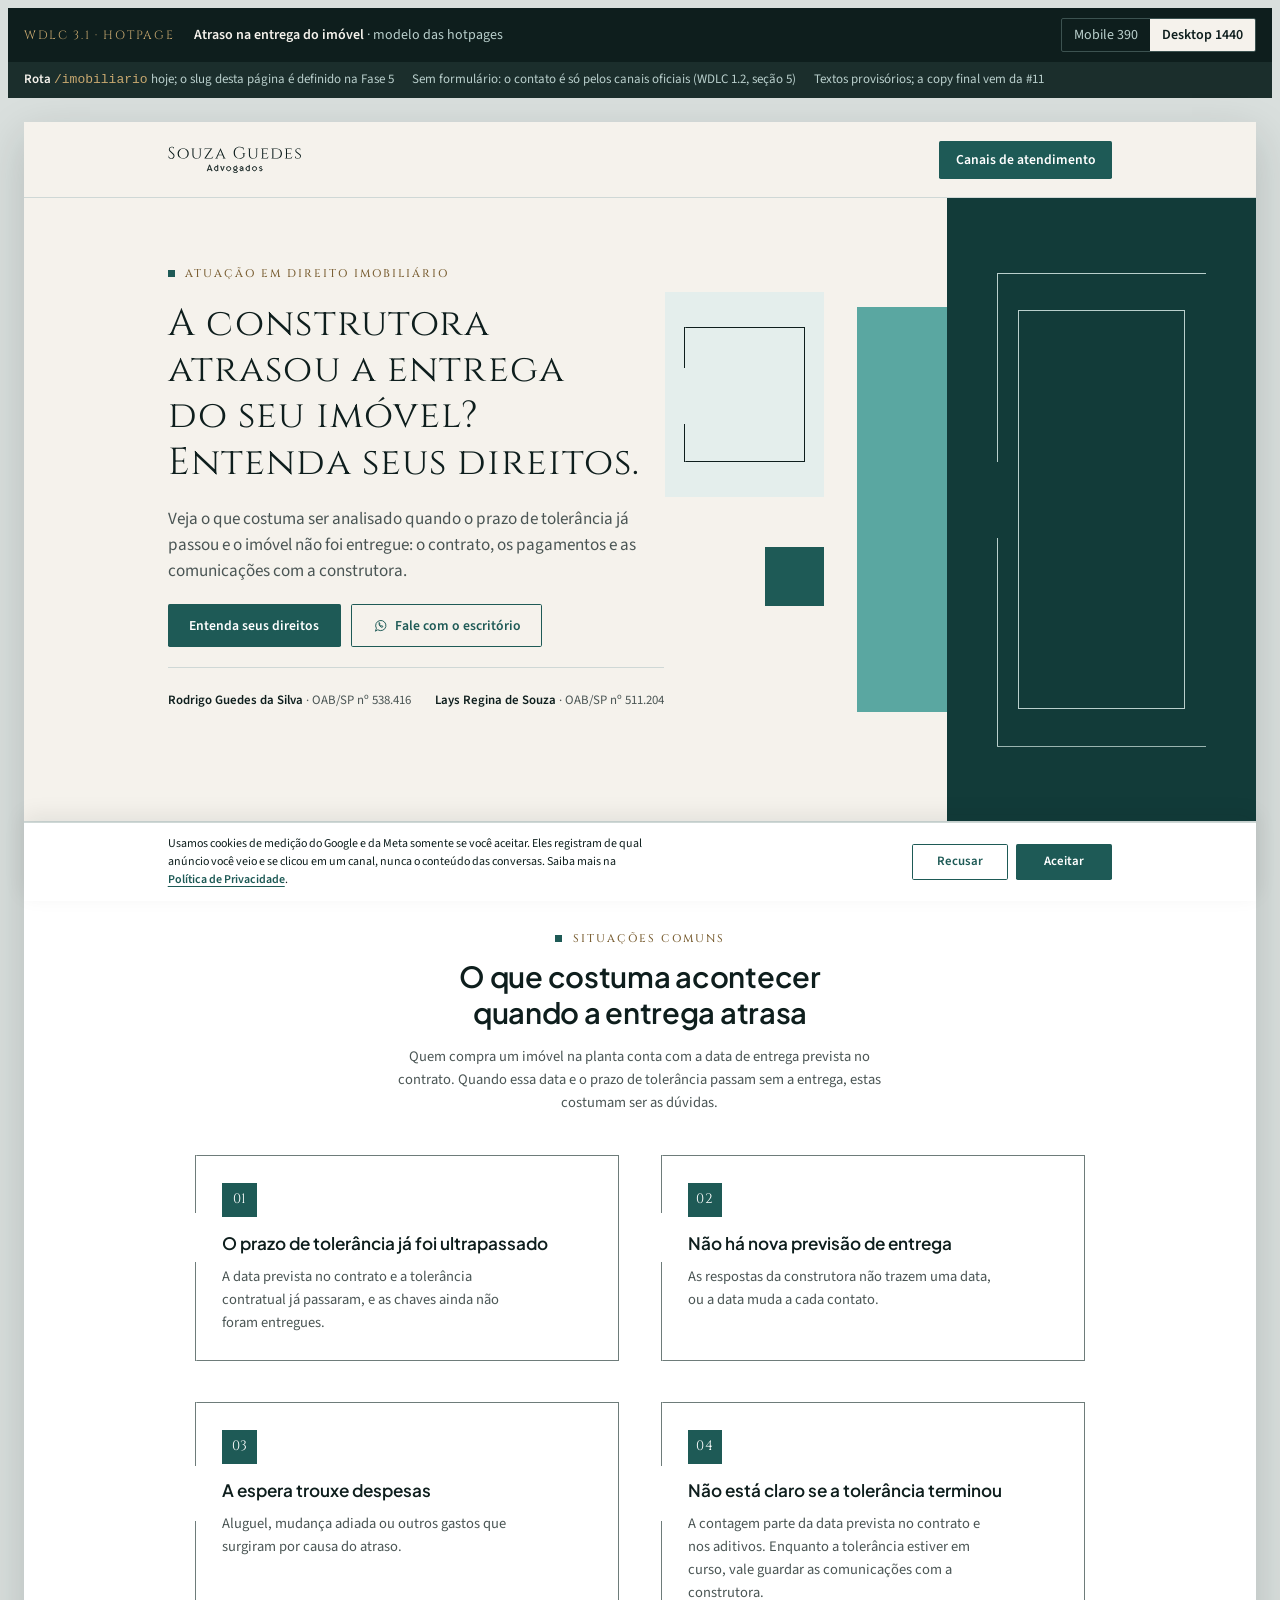
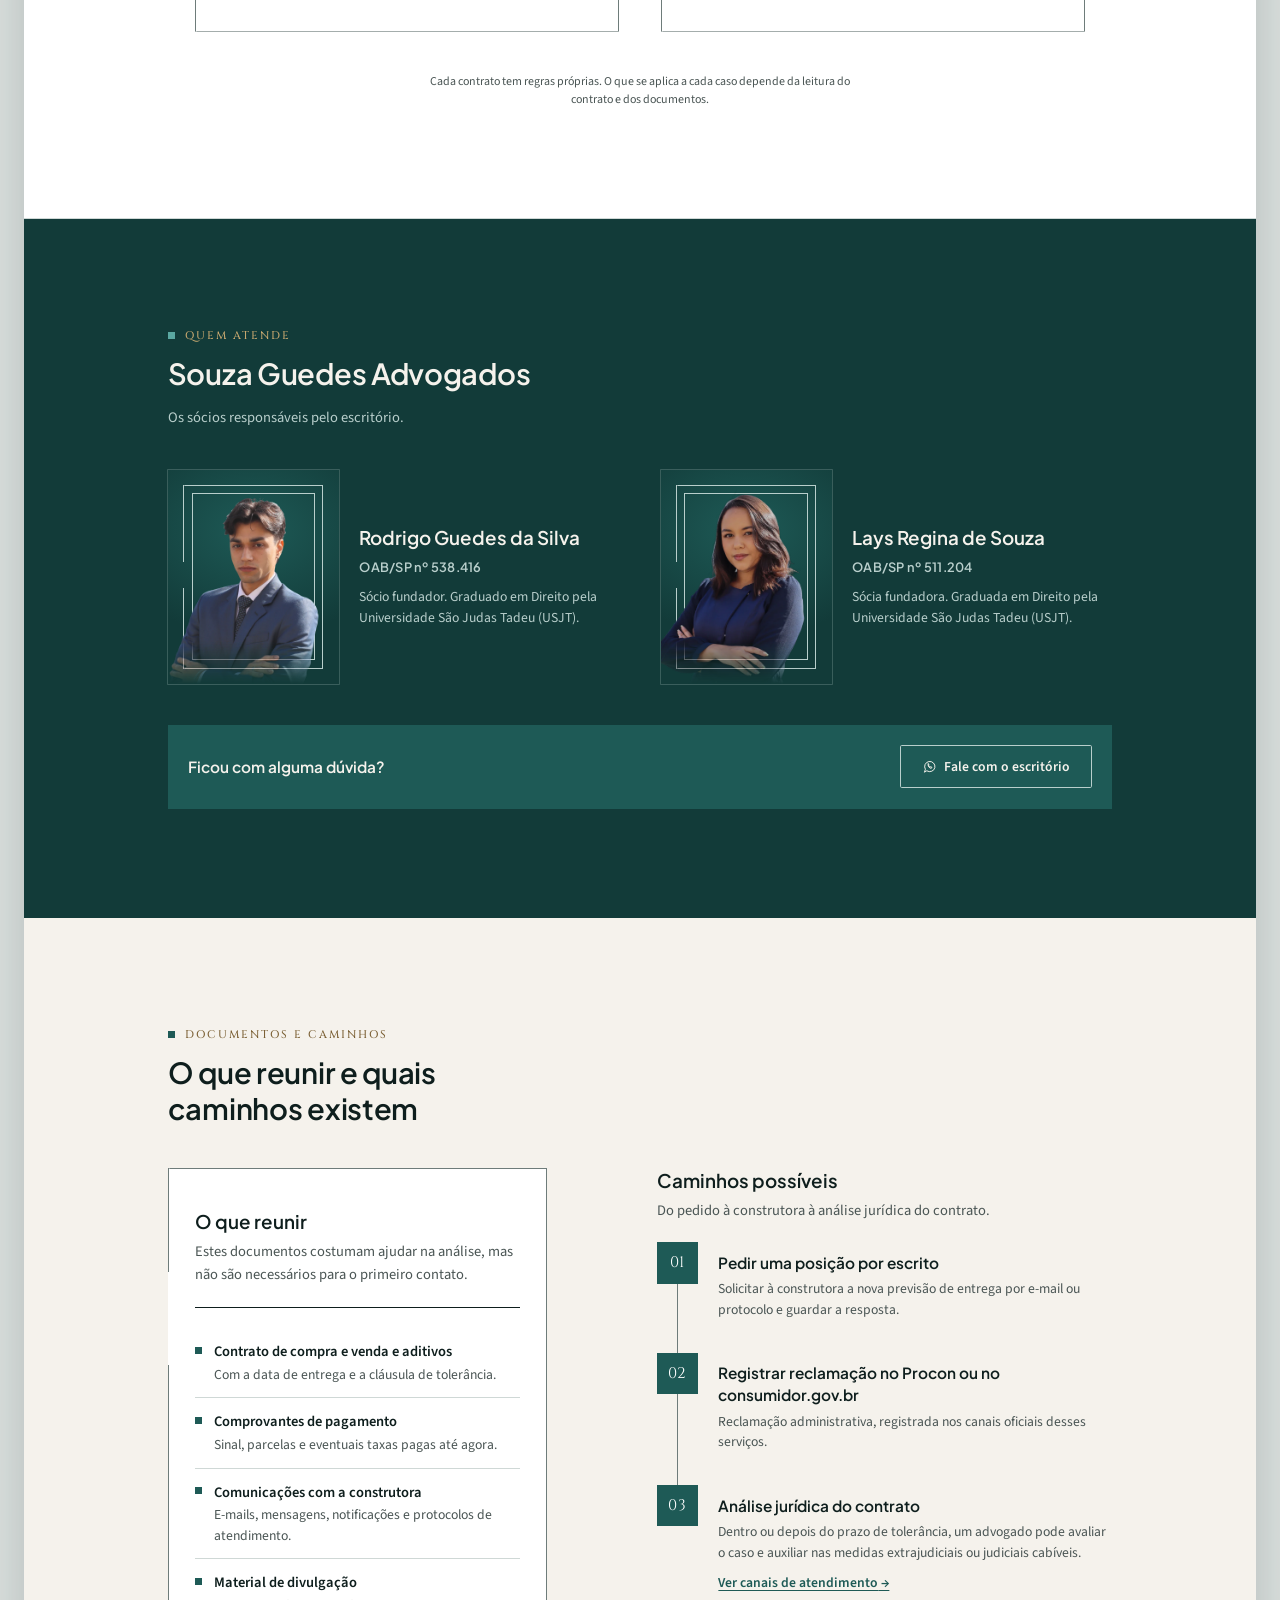
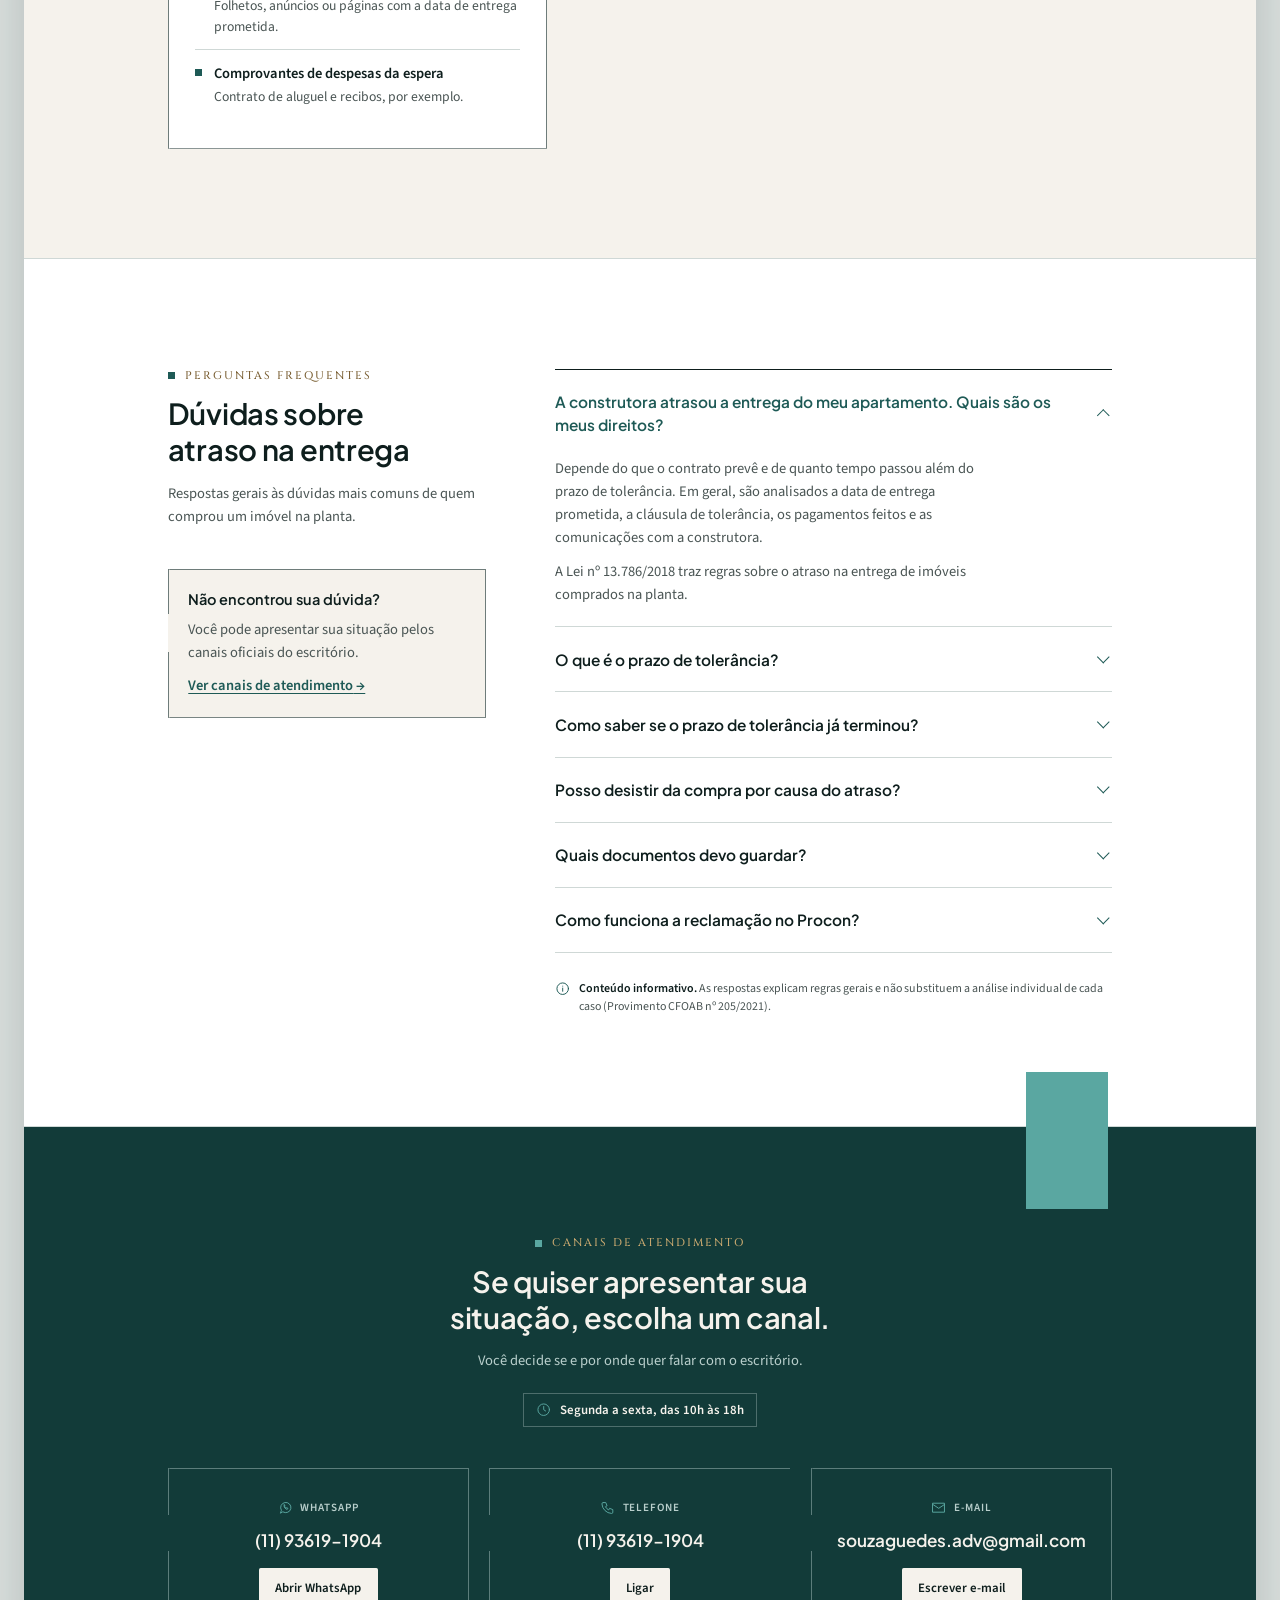
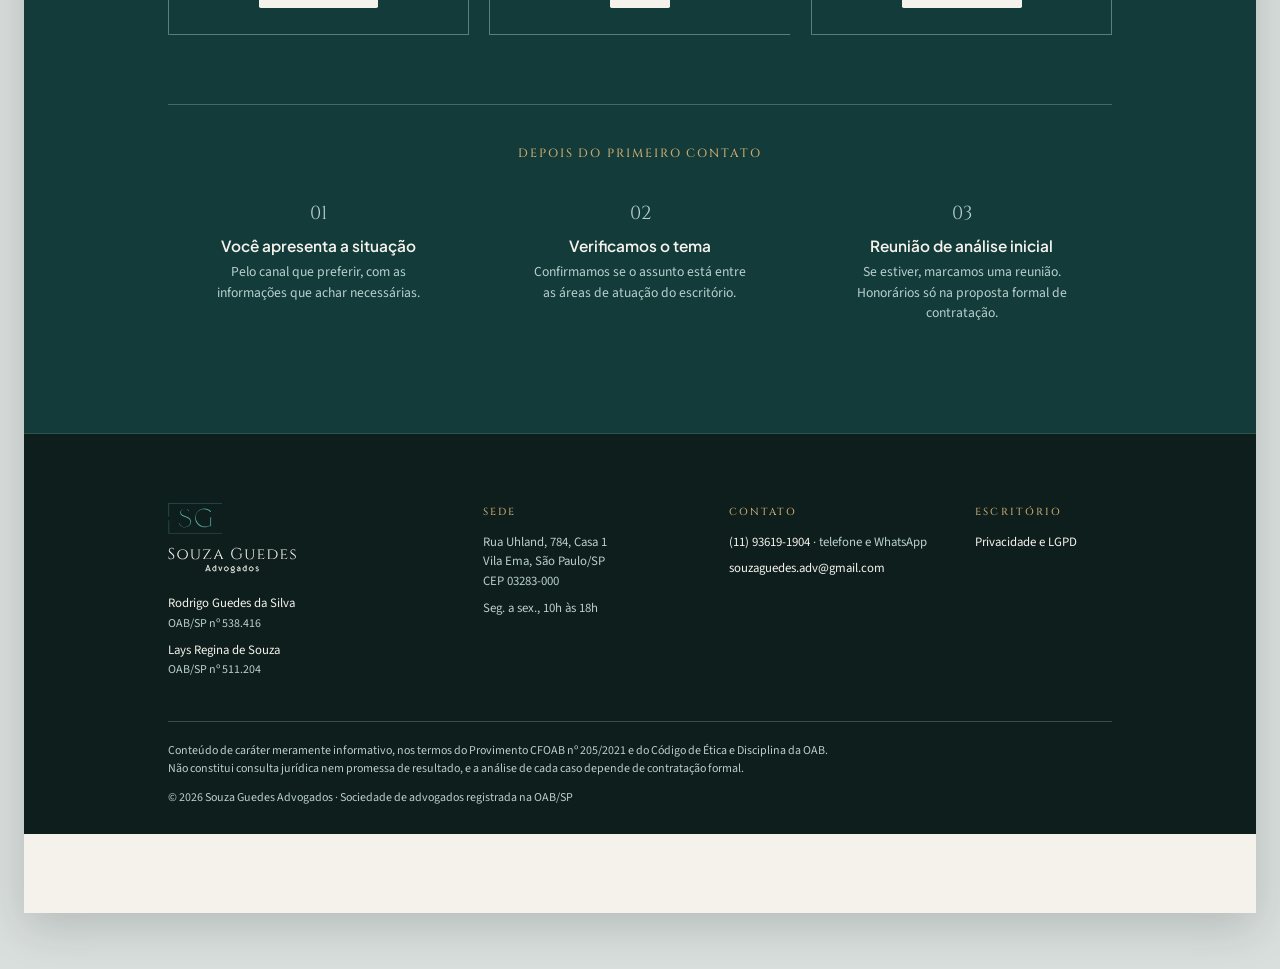
==== commit 6e20970c: "docs: ajustes dos sócios no mockup da hotpage de atraso na entrega (WDLC 3.1) Refs #8  - WhatsApp na" ====
--- a/prototipo-hotpage-atraso-entrega.html
+++ b/prototipo-hotpage-atraso-entrega.html
@@ -12,7 +12,7 @@
 /* Hotpage modelo das campanhas (atraso na entrega do imóvel).
    Base visual: o design system do site institucional (WDLC 3.1 + mockups WDLC 3.2), reaproveitado sem alterações.
    A página é uma só e sem menu: o visitante chega por anúncio, entende a situação e, se quiser, escolhe um canal.
-   Ritmo das faixas: papel (hero) · branco (situações) · papel (documentos) · branco (perguntas) · petróleo-profundo (quem atende) · papel (canais).
+   Ritmo das faixas: papel (hero) · branco (situações) · petróleo-profundo (quem atende) · papel (documentos) · branco (perguntas) · petróleo-profundo (canais).
    Regras de cor (auditoria WCAG 2.1 AA do WDLC 3.1): turquesa nunca é texto; latão só sobre fundo escuro; latão-escuro sobre papel/branco. */
 /* ---------- Base: design system do site institucional ---------- */
 :root{
@@ -129,6 +129,7 @@
 .link:hover{text-decoration-thickness:2px}
 .dark .link{color:var(--papel)}
 .arrow::after{content:" →"}
+.btn svg{width:18px;height:18px;flex:none}
 
 /* Header */
 .hdr{background:var(--papel);border-bottom:1px solid var(--linha);position:sticky;top:var(--hdr-top,0px);z-index:5;transition:box-shadow .2s ease}
@@ -177,56 +178,33 @@
 .tag{font-size:13px;line-height:18px;font-weight:600;padding:3px 9px;border:1px solid var(--borda-campo);color:var(--petroleo);border-radius:var(--r-sm);background:transparent}
 .dark .tag{border-color:var(--texto-claro);color:var(--papel)}
 /* 3 · Corpo jurídico — o painel profundo com selo */
-/* moldura aberta como contorno do fundo da seção, sem empurrar o conteúdo */
-.team{--of-c:rgba(185,207,204,.4);--of-inset:12px;--of-a:30%;--of-b:46%}
 .team .section__head{margin-bottom:var(--s6)}
-@container site (min-width:1100px){.team{--of-inset:32px}.team .section__head{margin-bottom:var(--s10)}}
-/* título em cima; sócios embaixo (lado a lado a partir de 760px); cada um com foto pequena quadrada e informações abaixo */
-.people{display:grid;gap:var(--s6)}
+/* foto ao lado do texto em todos os formatos; os sócios se separam pelo espaço, sem fios */
+.people{display:grid;gap:var(--s4)}
 @container site (min-width:760px){.people{grid-template-columns:repeat(2,minmax(0,1fr));column-gap:var(--s6)}}
-@container site (min-width:1100px){.people{column-gap:var(--s10)}}
-.person{display:grid;gap:var(--s3);align-content:start}
-.person .portrait{width:88px}
-.person .portrait .seal{aspect-ratio:1}
-/* mobile/tablet: só a moldura aberta externa, fina e por cima da foto (a interna sairia carregada no quadrado pequeno) */
+.person{display:grid;grid-template-columns:96px minmax(0,1fr);gap:var(--s2);align-items:center}
+.person__txt{display:grid;gap:4px;min-width:0}
+.person .h3{font-size:18px;line-height:24px}
+.person .person__oab{font-size:14px}
+.person p.bio{margin-top:4px;font-size:15px;line-height:22px;text-wrap:pretty}
+/* foto pequena: só a moldura aberta externa, fina e por cima da foto (a interna sairia carregada) */
 .person .portrait .seal::after{display:none}
 .person .portrait .seal::before{z-index:2;--of-inset:6px;--of-a:34%;--of-b:62%;--of-c:rgba(245,242,236,.55)}
-.person .portrait .seal img{-webkit-mask-image:none;mask-image:none;object-position:50% 4%}
-/* desktop: retrato no formato da marca (4:5, moldura dupla aberta) ao lado das informações */
+.person .portrait .seal img{-webkit-mask-image:none;mask-image:none;object-position:50% 0}
+/* desktop: retrato maior, de moldura dupla */
 @container site (min-width:1100px){
-  .person{grid-template-columns:190px minmax(0,1fr);gap:var(--s4);align-items:center}
-  .person .h3{white-space:nowrap;font-size:21px}
-  .person .portrait{width:auto}
-  .person .portrait .seal{aspect-ratio:4/5}
+  .person{grid-template-columns:200px minmax(0,1fr);gap:var(--s3)}
+  .person__txt{gap:6px}
+  .person .h3{font-size:22px;line-height:30px}
+  .person .person__oab{font-size:15px}
+  .person p.bio{font-size:16px;line-height:24px}
   .person .portrait .seal::before,.person .portrait .seal::after{display:block}
   .person .portrait .seal::before{z-index:auto;--of-inset:7% 9%;--of-a:42%;--of-b:56%;--of-c:var(--texto-claro)}
-  .person .portrait .seal img{-webkit-mask-image:linear-gradient(to bottom,#000 80%,transparent 100%);mask-image:linear-gradient(to bottom,#000 80%,transparent 100%);object-position:50% 0}
+  .person .portrait .seal img{-webkit-mask-image:linear-gradient(to bottom,#000 80%,transparent 100%);mask-image:linear-gradient(to bottom,#000 80%,transparent 100%)}
 }
-.person .h3{font-size:18px;line-height:24px}
-.person .person__oab{font-size:14px}
-.person p.bio{font-size:15px;line-height:22px}
-.person__txt .link{font-size:15px}
-@container site (min-width:560px){.person .h3{font-size:22px;line-height:30px}.person .person__oab{font-size:15px}.person p.bio{font-size:16px;line-height:24px}.person__txt .link{font-size:inherit}}
-/* respiro entre a moldura e o conteúdo; alinhado à esquerda, com linhas curtas e blocos bem separados */
-.team > .wrap{padding-inline:44px}
-@container site (min-width:760px){.team > .wrap{padding-inline:56px}}
-@container site (min-width:1100px){.team > .wrap{padding-inline:var(--s10)}}
-.team .section__head .muted{max-width:30ch}
-.person__txt{max-width:28ch}
-.person p.bio{text-wrap:pretty}
-.people > .person + .person{padding-top:var(--s6);border-top:1px solid rgba(185,207,204,.22)}
-@container site (min-width:760px){
-  .team .section__head .muted{max-width:46ch}
-  .person__txt{max-width:34ch}
-  .people > .person + .person{padding-top:0;border-top:0}
-}
-.person__txt{display:grid;gap:6px;min-width:0}
-@container site (min-width:560px){.person__txt{gap:8px}}
-.person__txt .link{margin-top:var(--s1)}
 .pseal{aspect-ratio:1;max-width:100%;background:var(--petroleo);--of-inset:10%;--of-a:36%;--of-b:60%;display:grid;place-items:center}
 .pseal span{font-family:var(--font-display);font-size:30px;color:var(--papel);letter-spacing:.06em}
-.person__oab{font-family:var(--font-titulo);font-weight:600;font-size:15px;color:var(--latao);letter-spacing:.02em}
-.person p.bio{font-size:16px;line-height:24px}
+.person__oab{font-family:var(--font-titulo);font-weight:600;font-size:15px;color:var(--texto-claro);letter-spacing:.02em}
 .portrait{display:grid;gap:10px;align-content:start}
 .portrait .seal{aspect-ratio:4/5;max-width:100%;--of-inset:7% 9%;--of-a:42%;--of-b:56%}
 .portrait .seal::after{inset:11% 14%}
@@ -237,6 +215,13 @@
 /* 4 · Artigos — a névoa com moldura aberta, só com texto tinta */
 .notice{background:var(--nevoa);color:var(--tinta);padding:var(--s4) var(--s4) var(--s4) var(--s6);display:grid;gap:8px;--of-c:var(--tinta);--of-inset:12px;--of-a:30%;--of-b:70%;font-size:16px;line-height:25px}
 .notice b{font-family:var(--font-titulo);font-weight:600;font-size:17px}
+/* 5 · CTA final — turquesa ancorada no petróleo */
+.cta{position:relative;padding-block:var(--s10)}
+.cta__bar{position:absolute;top:-40px;right:var(--s2);width:56px;height:96px;background:var(--turquesa)}
+@container site (min-width:1100px){.cta{padding-block:var(--s16)}.cta__bar{right:12%;width:96px;height:160px;top:-64px}}
+.cta__in{display:grid;gap:var(--s6)}
+@container site (min-width:1100px){.cta__in{grid-template-columns:minmax(0,4fr) minmax(0,7fr);gap:var(--s10);align-items:start}}
+.cta .h2{color:var(--papel)}
 /* Canais agrupados por assunto: "Fale com o escritório" (remoto) e "Visite a sede" (presencial) */
 .cgroups{display:grid;gap:var(--s10)}
 @container site (min-width:760px){.cgroups{grid-template-columns:repeat(2,minmax(0,1fr))}}
@@ -320,73 +305,208 @@
 @container site (min-width:760px){.hdr__cta .sm{display:none}.hdr__cta .lg{display:inline}}
 @container site (min-width:1100px){.hdr__cta{padding:11px 18px;font-size:16px}.hdr__in{min-height:88px}}
 
-/* Hero: área de atuação, a situação do visitante e chamadas para entender */
-.hp-h1{font-family:var(--font-titulo);font-weight:600;font-size:32px;line-height:40px;letter-spacing:-.015em;margin:0;text-wrap:balance}
-.hp-h1 span{display:block;color:var(--petroleo)}
-@container site (min-width:760px){.hp-h1{font-size:46px;line-height:56px}}
-@container site (min-width:1100px){.hp-h1{font-size:52px;line-height:62px}}
+/* Hero: área de atuação, a situação do visitante e chamadas para entender.
+   O título usa a fonte de assinatura da marca (Cinzel, como os títulos de página do site), sem destaque de cor. */
+@container site (min-width:1100px){.hero .display{font-size:44px;line-height:54px}}
 .hero__txt .lead{max-width:52ch}
-@container site (min-width:1100px){.hero__txt{max-width:640px}.hero{min-height:640px}}
-
-/* Situações: grade de cartões com moldura aberta (não são links) */
-.sits{display:grid;gap:var(--s3)}
-@container site (min-width:760px){.sits{grid-template-columns:repeat(2,minmax(0,1fr))}}
-@container site (min-width:1100px){.sits{grid-template-columns:repeat(4,minmax(0,1fr))}}
-.sit{--of-c:var(--borda-campo);--of-a:22%;--of-b:46%;padding:var(--s4) var(--s3);display:flex;flex-direction:column;gap:var(--s2);background:var(--papel)}
-.sit .h3{font-size:19px;line-height:26px}
-.sit p{color:var(--texto-secundario)}
-.sits-foot{margin-top:var(--s4);max-width:70ch}
-
-/* Documentos e caminhos */
+@container site (min-width:1100px){.hero__txt{max-width:580px}.hero{min-height:640px}}
+
+/* Situações: lista numerada no estilo dos valores do site (fio tinta em cima), sem cartões nem ícones.
+   Grade de 2 × 2 com bastante respiro, para cada situação ler como um bloco separado; o número segue o padrão dos passos (Cinzel, latão-escuro). */
+.sits{display:grid;gap:var(--s4);counter-reset:sit}
+@container site (min-width:760px){.sits{grid-template-columns:repeat(2,minmax(0,1fr));gap:var(--s6) var(--s6)}}
+@container site (min-width:1100px){.sits{max-width:1040px;margin-inline:auto;gap:var(--s6)}}
+/* só o cabeçalho é centralizado; os itens ficam alinhados à esquerda */
+#situacoes .section__head{margin-inline:auto;text-align:center;justify-items:center}
+/* cada situação é um cartão branco com a moldura aberta da marca (como "O que reunir" e os canais) e o número no quadrado petróleo (como os caminhos); igual no celular e no desktop */
+.sit{display:grid;grid-template-columns:minmax(0,1fr);gap:10px;align-content:start;padding:var(--s3);background:var(--branco);counter-increment:sit;
+  --of-c:var(--borda-campo);--of-a:28%;--of-b:52%}
+@container site (min-width:1100px){.sit{padding:var(--s4)}}
+/* o número fica no ::after (o ::before é a moldura aberta), levado para a frente com order */
+.sit::after{content:counter(sit,decimal-leading-zero);order:-1;justify-self:start;width:40px;height:40px;display:grid;place-items:center;margin-bottom:var(--s1);
+  background:var(--petroleo);color:var(--branco);font-family:var(--font-display);font-size:16px;line-height:1;letter-spacing:.04em}
+.sit h3{font-family:var(--font-titulo);font-weight:600;font-size:19px;line-height:26px;margin:0}
+@container site (min-width:1100px){.sit h3{font-size:20px;line-height:28px}}
+.sit p{color:var(--texto-secundario);max-width:44ch}
+.sits-foot{margin:var(--s6) auto 0;max-width:70ch;text-align:center}
+.sits-dots{display:none}
+
+/* Documentos e caminhos: dois assuntos, dois blocos visuais.
+   "O que reunir" é um cartão branco com moldura aberta (checklist); "Caminhos possíveis" fica fora dele, como linha do tempo numerada. */
 .docs{display:grid;gap:var(--s10)}
-@container site (min-width:1100px){.docs{grid-template-columns:minmax(0,5fr) minmax(0,6fr);gap:var(--s10);align-items:start}}
-.docs .block > .h3{margin-bottom:var(--s1)}
-.list li b{font-weight:600}
-.list li span{display:block;color:var(--texto-secundario);font-size:16px;line-height:24px}
-.paths{list-style:none;margin:0;padding:0;display:grid;gap:0;counter-reset:st}
-.paths li{display:grid;grid-template-columns:44px minmax(0,1fr);gap:6px var(--s2);counter-increment:st;padding-block:var(--s3);border-top:1px solid var(--linha)}
-.paths li::before{content:counter(st,decimal-leading-zero);grid-row:span 3;font-family:var(--font-display);font-size:22px;line-height:28px;color:var(--latao-escuro)}
-.paths b{font-family:var(--font-titulo);font-weight:600;font-size:18px;line-height:26px}
+@container site (min-width:1100px){.docs{grid-template-columns:minmax(0,5fr) minmax(0,6fr);gap:var(--s16);align-items:start}}
+.dblock__head{display:grid;gap:6px;margin-bottom:var(--s3)}
+.dblock__head p{color:var(--texto-secundario)}
+.kit{background:var(--branco);padding:var(--s4) var(--s3);--of-c:var(--borda-campo);--of-a:18%;--of-b:34%}
+@container site (min-width:760px){.kit{padding:var(--s6) var(--s4)}}
+.kit .dblock__head{padding-bottom:var(--s3);border-bottom:1px solid var(--tinta)}
+.checks{list-style:none;margin:0;padding:0;display:grid}
+.checks li{display:grid;grid-template-columns:8px minmax(0,1fr);gap:2px 14px;padding-block:14px;border-bottom:1px solid var(--linha)}
+.checks li:last-child{border-bottom:0;padding-bottom:0}
+.checks li::before{content:"";grid-row:span 2;width:8px;height:8px;margin-top:8px;background:var(--petroleo)}
+.checks b{font-weight:600}
+.checks span{color:var(--texto-secundario);font-size:16px;line-height:24px}
+/* linha do tempo: quadrados numerados ligados por um fio */
+.paths{list-style:none;margin:0;padding:0;display:grid;counter-reset:st}
+.paths li{position:relative;display:grid;grid-template-columns:48px minmax(0,1fr);gap:6px var(--s3);counter-increment:st;padding-bottom:var(--s4)}
+.paths li:last-child{padding-bottom:0}
+.paths li::before{content:counter(st,decimal-leading-zero);grid-row:span 3;width:48px;height:48px;display:grid;place-items:center;background:var(--petroleo);color:var(--branco);
+  font-family:var(--font-display);font-size:18px;letter-spacing:.04em;position:relative;z-index:1}
+.paths li:not(:last-child)::after{content:"";position:absolute;left:23.5px;top:48px;bottom:0;width:1px;background:var(--borda-campo)}
+.paths b{font-family:var(--font-titulo);font-weight:600;font-size:18px;line-height:26px;padding-top:11px}
 .paths span{color:var(--texto-secundario);font-size:16px;line-height:24px}
-.paths .tag{justify-self:start;margin-top:4px}
-
-/* Perguntas frequentes (accordion nativo) */
-.faq-wrap{display:grid;gap:var(--s6)}
-@container site (min-width:1100px){.faq-wrap{grid-template-columns:minmax(0,4fr) minmax(0,7fr);gap:var(--s10);align-items:start}}
-.faq-wrap .section__head{margin:0}
-.faq{border-bottom:1px solid var(--linha)}
-.faq details{border-top:1px solid var(--linha)}
-.faq summary{list-style:none;display:grid;grid-template-columns:minmax(0,1fr) 28px;gap:var(--s2);align-items:start;padding:20px 0;cursor:pointer;
-  font-family:var(--font-titulo);font-weight:600;font-size:18px;line-height:26px}
-.faq summary::-webkit-details-marker{display:none}
-.faq summary::after{content:"";width:28px;height:28px;border:1px solid var(--borda-campo);border-radius:var(--r-sm);
-  background:linear-gradient(var(--petroleo),var(--petroleo)) center/12px 1.5px no-repeat,linear-gradient(var(--petroleo),var(--petroleo)) center/1.5px 12px no-repeat}
-.faq details[open] summary::after{background:linear-gradient(var(--petroleo),var(--petroleo)) center/12px 1.5px no-repeat;border-color:var(--petroleo)}
-.faq summary:hover{color:var(--petroleo)}
-.faq details > div{padding:0 44px 24px 0;display:grid;gap:12px;color:var(--texto-secundario)}
-@container site (min-width:760px){.faq summary{font-size:19px;line-height:28px}}
-.faq-wrap .notice{margin-top:var(--s4)}
-
-/* Quem atende: retratos dos sócios, só nome, função e OAB/SP */
-.team .person__txt .muted{font-size:15px}
-
-/* Canais de atendimento: cartões com a ação explícita (nada abre sozinho) */
-.canais__in{display:grid;gap:var(--s6)}
-.ccards{align-items:stretch}
-.ccard{display:flex;flex-direction:column;gap:var(--s2)}
-.ccard .channel{margin:0}
-.ccard .actions{display:flex;flex-wrap:wrap;gap:12px 18px;align-items:center;margin-top:auto;padding-top:var(--s1)}
-.ccard .btn{padding:12px 18px;font-size:15px}
-.wa-msg{margin:0;padding:12px 14px;background:var(--branco);border:1px solid var(--linha);border-left:3px solid var(--petroleo);font-size:15px;line-height:22px}
-.wa-msg span{display:block;font-size:13px;line-height:18px;color:var(--texto-secundario);margin-bottom:4px}
-.hours{display:flex;gap:12px;align-items:flex-start;padding:var(--s3) 0 0;border-top:1px solid var(--linha);color:var(--texto-secundario)}
-.hours svg{width:20px;height:20px;flex:none;color:var(--petroleo);margin-top:3px}
-.hours b{color:var(--tinta);font-weight:600}
-.flow{display:grid;gap:var(--s3);margin-top:var(--s4)}
-@container site (min-width:1100px){.flow .steps{grid-template-columns:repeat(3,minmax(0,1fr));gap:var(--s6)}}
+.paths .link{justify-self:start;margin-top:6px;font-size:16px;line-height:24px}
+
+/* Perguntas frequentes (editorial clara): título, aviso e ajuda numa coluna à esquerda; accordion à direita */
+.acc{border-top:1px solid var(--tinta)}
+.acc details{border-bottom:1px solid var(--linha)}
+.acc summary{list-style:none;display:flex;justify-content:space-between;gap:var(--s3);align-items:center;padding:22px 0;cursor:pointer;
+  font-family:var(--font-titulo);font-weight:600;font-size:17px;line-height:25px}
+@container site (min-width:760px){.acc summary{font-size:18px;line-height:27px;padding:24px 0}}
+.acc summary::-webkit-details-marker{display:none}
+.acc summary::after{content:"";flex:none;width:10px;height:10px;margin-right:6px;border-right:1.5px solid var(--petroleo);border-bottom:1.5px solid var(--petroleo);
+  transform:translateY(-3px) rotate(45deg);transition:transform .2s}
+.acc details[open] summary::after{transform:translateY(3px) rotate(-135deg)}
+.acc summary:hover,.acc details[open] summary{color:var(--petroleo)}
+.acc details > div{padding:0 0 var(--s3);display:grid;gap:12px;color:var(--texto-secundario);max-width:64ch}
+/* aviso informativo: linha discreta embaixo das perguntas */
+.faq-note{display:flex;gap:10px;align-items:flex-start;font-size:14px;line-height:21px;color:var(--texto-secundario)}
+.faq-note svg{width:18px;height:18px;flex:none;color:var(--petroleo);margin-top:1px}
+.faq-note b{color:var(--tinta);font-weight:600}
+.faq-help{display:grid;gap:8px;padding:var(--s3);background:var(--papel);--of-c:var(--borda-campo);--of-a:30%;--of-b:56%}
+.faq-help b{font-family:var(--font-titulo);font-weight:600;font-size:17px;line-height:25px}
+.faq-help .link{justify-self:start;margin-top:4px}
+.faq-ed{display:grid;gap:var(--s6)}
+@container site (min-width:1100px){.faq-ed{grid-template-columns:minmax(0,4fr) minmax(0,7fr);gap:var(--s10);align-items:start}}
+.faq-ed__side{display:grid;gap:var(--s6);align-content:start}
+.faq-ed__main{display:grid;gap:var(--s4);min-width:0}
+/* celular: "Não encontrou sua dúvida?" vem depois das perguntas, não antes */
+@container site (max-width:1099px){.faq-ed__side{display:contents}.faq-ed__main{order:1}.faq-help{order:2}}
+.faq-ed__side .section__head{margin:0}
+
+/* Quem atende: a faixa escura "Corpo Jurídico" do site, logo depois das situações (a credibilidade aparece cedo) */
+/* contato: faixa na largura da seção, logo abaixo dos sócios, com o fundo petróleo */
+.team__cta{display:flex;flex-wrap:wrap;align-items:center;justify-content:space-between;gap:var(--s2) var(--s3);margin-top:var(--s6);padding:var(--s3);background:var(--petroleo)}
+.team__cta p{font-family:var(--font-titulo);font-weight:600;font-size:18px;line-height:26px}
+@container site (max-width:759px){.team__cta .btn{width:100%}}
+@container site (min-width:760px){.team .section__head .muted{max-width:none}}
+
+/* Canais de atendimento: bloco final "Atendimento" do site (petróleo-profundo + barra turquesa).
+   Uma sequência só, alinhada à esquerda, na mesma grade de 3 colunas: cabeçalho com o horário → três canais iguais → o que acontece depois do contato. */
+/* seção toda centralizada: cabeçalho, conteúdo dos cartões e passos */
+.canais__head{display:grid;gap:var(--s2);justify-items:center;text-align:center;max-width:720px;margin-inline:auto}
+.hours{display:inline-flex;gap:10px;align-items:center;margin-top:var(--s1);padding:8px 14px;border:1px solid rgba(185,207,204,.35);color:var(--texto-claro);font-size:15px;line-height:22px;text-align:left}
+.hours svg{width:18px;height:18px;flex:none;color:var(--turquesa)}
+.hours b{color:var(--papel);font-weight:600}
+/* os três canais com o mesmo peso: mesmo cartão, mesmo botão */
+.chs{display:grid;gap:var(--s3);margin-top:var(--s6)}
+@container site (min-width:760px){.chs{grid-template-columns:repeat(3,minmax(0,1fr))}}
+.ch{display:flex;flex-direction:column;align-items:center;text-align:center;gap:12px;margin:0;padding:var(--s4) var(--s3);--of-c:rgba(185,207,204,.45);--of-a:28%;--of-b:50%}
+.ch dt{display:flex;align-items:center;justify-content:center;gap:8px;font-size:13px;letter-spacing:.08em;text-transform:uppercase;color:var(--texto-claro);font-weight:600}
+.ch dt svg{width:18px;height:18px;flex:none;color:var(--turquesa)}
+.ch dd{margin:0;display:flex;flex-direction:column;align-items:center;gap:10px;flex:1}
+.ch strong{font-family:var(--font-titulo);font-weight:600;font-size:20px;line-height:28px;overflow-wrap:break-word}
+.ch .act{display:flex;flex-wrap:wrap;gap:12px 18px;align-items:center;justify-content:center;margin-top:auto;padding-top:var(--s1)}
+.ch .btn{padding:12px 18px;font-size:15px}
+/* depois do contato: mesma grade dos cartões, cada passo embaixo de uma coluna */
+.after{margin-top:var(--s10);padding-top:var(--s6);border-top:1px solid rgba(185,207,204,.3)}
+.after summary{list-style:none;display:flex;justify-content:center;align-items:center;gap:var(--s2)}
+.after summary::-webkit-details-marker{display:none}
+.after > .steps{margin-top:var(--s6)}
+/* no desktop é só o título do bloco (sempre aberto); no celular vira um item recolhível, fechado de início */
+@container site (min-width:760px){.after summary{pointer-events:none}}
+.after .cgroup__t{color:var(--latao);text-align:center}
+.after .steps{gap:var(--s3)}
+.after .steps li{grid-template-columns:minmax(0,1fr);justify-items:center;align-content:start;text-align:center;gap:6px}
+.after .steps li::before{grid-row:auto;margin-bottom:4px}
+.after .steps span{max-width:32ch}
+@container site (min-width:760px){.after .steps{grid-template-columns:repeat(3,minmax(0,1fr))}.after .steps li{border-top:0;padding-top:0}}
+.dark .steps li{border-top-color:rgba(185,207,204,.3)}
+.dark .steps li::before{color:var(--texto-claro)}
+.dark .steps span{color:var(--texto-claro)}
 
 /* Rodapé compacto */
 @container site (min-width:1100px){.ftr__grid{grid-template-columns:minmax(0,4fr) minmax(0,3fr) minmax(0,3fr) minmax(0,2fr)}}
+
+/* Celular: a mesma página, mais compacta (menos rolagem, nenhum texto a menos) */
+@container site (max-width:759px){
+  .wrap{padding-inline:24px}
+  .section,.cta{padding-block:64px}
+  /* hero: título e texto menores, para quebrar menos linhas na tela pequena, com respiro entre os blocos */
+  .hero{padding-top:112px;padding-bottom:var(--s6)}
+  .hero__txt{gap:var(--s3)}
+  .hero .eyebrow{margin-bottom:4px}
+  .hero .display{font-size:24px;line-height:34px;letter-spacing:.01em}
+  .hero .lead{font-size:17px;line-height:27px}
+  .hero__ctas{margin-top:var(--s2);gap:var(--s2)}
+  .hero__id{font-size:14px;margin-top:var(--s3);padding-top:var(--s3);gap:10px 28px}
+  /* situações: carrossel com deslize lateral (sem rolagem automática); o próximo item aparece na borda para indicar que há mais */
+  .sits{display:grid;grid-auto-flow:column;grid-auto-columns:82%;gap:var(--s3);overflow-x:auto;scroll-snap-type:x mandatory;
+    margin-inline:-24px;padding-inline:24px;scroll-padding-inline:24px;scrollbar-width:none;overscroll-behavior-x:contain}
+  .sits::-webkit-scrollbar{display:none}
+  .sit{scroll-snap-align:start}
+  .sit h3{font-size:18px;line-height:25px}
+  .sits-dots{display:flex;justify-content:center;gap:8px;margin-top:var(--s3)}
+  .sits-dots span{width:8px;height:8px;background:var(--linha);transition:background .2s}
+  .sits-dots span.on{background:var(--petroleo)}
+  .sits-foot{margin-top:var(--s3)}
+  .section__head{margin-bottom:var(--s4)}
+  /* documentos: menos espaço interno no cartão e na linha do tempo */
+  .docs{gap:var(--s6)}
+  .kit{padding:var(--s3) var(--s2)}
+  .checks li{padding-block:12px}
+  .paths li{padding-bottom:var(--s3)}
+  /* canais: cada canal numa linha (rótulo e contato à esquerda, botão à direita), os três iguais */
+  .chs{gap:12px;margin-top:var(--s4)}
+  .ch{display:grid;grid-template-columns:minmax(0,1fr) auto;align-items:center;gap:4px var(--s2);text-align:left;padding:var(--s2) 20px}
+  .ch dt{justify-content:flex-start;font-size:12px}
+  .ch dd{display:contents}
+  .ch strong{grid-column:1;font-size:17px;line-height:24px}
+  .ch .act{grid-column:2;grid-row:1 / span 2;margin:0;padding:0}
+  .ch .btn{padding:10px 12px;font-size:14px;width:132px;justify-content:center}
+  /* canais: cabeçalho mais leve; o horário vira uma linha discreta e "Depois do primeiro contato" fica recolhido */
+  .canais__head{gap:12px}
+  .canais__head .muted{font-size:16px;line-height:24px}
+  .hours{border:0;padding:0;margin-top:4px;font-size:14px;line-height:20px;align-items:flex-start;text-align:center;max-width:32ch}
+  .hours svg{display:none}
+  .after{margin-top:var(--s4);padding-top:0;border-top:0;border-bottom:1px solid rgba(185,207,204,.3)}
+  .after summary{justify-content:space-between;padding:18px 0;border-top:1px solid rgba(185,207,204,.3);cursor:pointer}
+  .after summary::after{content:"";flex:none;width:10px;height:10px;margin-right:6px;border-right:1.5px solid var(--turquesa);border-bottom:1.5px solid var(--turquesa);
+    transform:translateY(-3px) rotate(45deg);transition:transform .2s}
+  .after[open] summary::after{transform:translateY(3px) rotate(-135deg)}
+  .after > .steps{margin-top:0;padding-bottom:var(--s3)}
+  /* passos no celular: número ao lado do título, como uma lista, em vez de empilhados e centralizados */
+  /* perguntas: só as perguntas à vista (todas fechadas), linhas mais baixas e aviso menor */
+  .faq-ed{gap:var(--s4)}
+  .faq-ed__main{gap:var(--s3)}
+  .acc summary{padding:16px 0;font-size:16px;line-height:23px}
+  .acc details > div{font-size:16px;line-height:24px}
+  .faq-note{font-size:13px;line-height:19px}
+  .faq-note svg{width:16px;height:16px}
+  .after .steps{gap:var(--s2)}
+  .after .steps li{grid-template-columns:40px minmax(0,1fr);justify-items:start;text-align:left;gap:2px 12px;padding-top:var(--s2)}
+  .after .steps li::before{grid-row:span 2;margin:0}
+  .after .cgroup__t{text-align:left}
+  /* rodapé: sede e escritório lado a lado; contato na linha inteira */
+  .ftr{padding-top:var(--s6)}
+  .ftr__grid{grid-template-columns:repeat(2,minmax(0,1fr));gap:var(--s4) var(--s3)}
+  .ftr__grid > :first-child,.ftr__grid > :nth-child(3){grid-column:1 / -1}
+  .ftr__grid > :nth-child(3){order:1}
+  .ftr__legal{margin-top:var(--s4)}
+}
+/* Documentos e caminhos no celular e no tablet: abas "O que reunir" / "Caminhos possíveis", um assunto por vez */
+.dtabs{display:none}
+@container site (max-width:1099px){
+  .dtabs{display:grid;grid-template-columns:1fr 1fr;margin-bottom:var(--s3);border:1px solid var(--petroleo)}
+  .dtabs button{appearance:none;border:0;background:transparent;color:var(--petroleo);font:600 15px/20px var(--font-titulo);padding:12px 8px;cursor:pointer}
+  .dtabs button[aria-selected="true"]{background:var(--petroleo);color:var(--branco)}
+  .dtabs button:focus-visible{outline:2px solid var(--petroleo);outline-offset:2px}
+  .docs[data-tab="kit"] .dpaths,.docs[data-tab="paths"] .kit{display:none}
+  .docs .dblock__head .h3{position:absolute;width:1px;height:1px;overflow:hidden;clip:rect(0 0 0 0);white-space:nowrap}
+  .dpaths{padding-top:var(--s1)}
+}
+/* Perguntas no celular: a seção de canais vem logo depois, então o atalho "Não encontrou sua dúvida?" fica só no desktop */
+@container site (max-width:1099px){.faq-help{display:none}}
 
 /* Banner de cookies: aceitar e recusar com o mesmo peso visual (tags só depois do aceite) */
 .cookie__btns{display:flex;gap:10px;flex-wrap:wrap}
@@ -415,6 +535,8 @@
 <!-- Logos oficiais (vetor extraído de "Souza Guedes.pdf") -->
 <svg width="0" height="0" style="position:absolute" aria-hidden="true"><defs><path id="wfont_4_54" d="M.06100464 .041000368C.059000654 .05032857 .057998659 .06832377 .057998659 .09498596 .057998659 .121658328 .06299845 .1499939 .07299805 .17999268H.08200073C.081329349 .17266846 .08099365 .16533916 .08099365 .15800476 .08099365 .117335 .09332784 .08350118 .117996219 .056503297 .1426646 .029505412 .17533367 .01600647 .21600342 .01600647 .25800578 .01600647 .2925059 .028671265 .31950379 .054000856 .34650169 .079330448 .3600006 .11116028 .3600006 .14949036 .3600006 .18783061 .34700013 .21899922 .32099916 .24299622L.1289978 .42100526C.09299723 .45433045 .07499695 .49465943 .07499695 .5419922 .07499695 .58933517 .09083048 .62983706 .12249756 .6634979 .15416463 .697169 .19700115 .7140045 .25100709 .7140045 .27633668 .7140045 .30500285 .7106679 .33700563 .70399478H.37600709V.58099368H.3670044C.3670044 .6123352 .35617066 .6373393 .33450318 .65600588 .3128357 .6746724 .28499858 .68400576 .25099183 .68400576 .21699524 .68400576 .1884969 .67266848 .16549683 .6499939 .14249675 .6273295 .1309967 .598999 .1309967 .56500247 .1309967 .53100588 .14433289 .5016734 .17100525 .477005L.36799623 .29499818C.40133158 .264328 .41799928 .22232564 .41799928 .16899109 .41799928 .11566671 .40099589 .07183329 .36698915 .037490846 .33299256 .0031585694 .2876638-.014007568 .23100281-.014007568 .20166524-.014007568 .17049663-.009506226 .13749695-.00050354006 .104497279 .0084991459 .07899984 .02233378 .06100464 .041000368Z"/><path id="wfont_4_82" d="M.21800232 .5744934C.2693329 .6008301 .3258311 .6139984 .38749696 .6139984 .4491628 .6139984 .505661 .6008301 .5569916 .5744934 .60833236 .54816696 .6491699 .5110016 .6795044 .46299745 .70983889 .41500346 .7250061 .360672 .7250061 .30000306 .7250061 .2393341 .70983889 .18499756 .6795044 .13699341 .6491699 .08899943 .60833236 .051834108 .5569916 .025497437 .505661-.0008392334 .45299278-.014007568 .39898683-.014007568 .34499107-.014007568 .29732768-.00634257 .2559967 .008987427 .21466573 .024327597 .17883301 .04566447 .14849854 .07299805 .11816406 .10033163 .09416199 .13366191 .07649231 .17298889 .058832807 .21232605 .05000305 .25849406 .05000305 .31149293 .05000305 .36450196 .06517029 .41500346 .09550476 .46299745 .12583924 .5110016 .16667176 .54816696 .21800232 .5744934M.19949341 .09550476C.24982707 .0425059 .31232707 .01600647 .3869934 .01600647 .46165977 .01600647 .5243276 .0425059 .57499697 .09550476 .6256663 .14850362 .651001 .21666973 .651001 .30000306 .651001 .3833364 .6256663 .45150248 .57499697 .50450137 .5243276 .5575002 .46165977 .58399966 .3869934 .58399966 .31232707 .58399966 .24982707 .5575002 .19949341 .50450137 .14915975 .45150248 .12399292 .3833364 .12399292 .30000306 .12399292 .21666973 .14915975 .14850362 .19949341 .09550476Z"/><path id="wfont_4_88" d="M.6649933 .58999636H.6499939C.6319987 .58999636 .6183319 .5829976 .60899356 .56900027 .6049957 .5629985 .6026662 .55599978 .602005 .54800418V.21099854C.602005 .1416626 .579834 .0868276 .53549197 .04649353 .49116007 .0061594645 .43032838-.014007568 .35299684-.014007568 .27566529-.014007568 .21466573 .0059916179 .16999817 .04598999 .12533061 .085998538 .102996829 .14067078 .102996829 .21000672V.5469971C.102996829 .5590007 .09832764 .5691681 .08898926 .5774994 .07966105 .5858307 .06832886 .58999636 .054992677 .58999636H.039993287V.6000061H.22999573V.58999636H.21499634C.20167034 .58999636 .19033814 .5858307 .18099976 .5774994 .17167156 .5691681 .16700745 .5590007 .16700745 .5469971V.22200012C.16700745 .15733338 .18350728 .10633341 .21650696 .069000247 .24950664 .031667074 .2961731 .013000488 .35650636 .013000488 .4168396 .013000488 .46516929 .03066508 .50149539 .06599426 .5378316 .10133362 .55599978 .14966838 .55599978 .21099854V.5469971C.55532839 .55966189 .55049136 .56999209 .54148867 .5779877 .53249618 .58599349 .5213318 .58999636 .5079956 .58999636H.49299623V.6000061H.6649933V.58999636Z"/><path id="wfont_4_93" d="M.07600403 .5200043V.5039978H.06500244V.6170044C.07366943 .6129964 .08950297 .609492 .11250305 .6064911 .13550313 .60350039 .15700276 .6016693 .17700196 .6009979H.40699769C.42766825 .6009979 .45000205 .6023305 .47399903 .6049957 .497996 .60766097 .5133311 .6106618 .5200043 .6139984V.6049957L.13999939 .02999878H.41400147C.44467164 .030670166 .4706726 .036168416 .4920044 .04649353 .5133362 .056828817 .5295003 .06933085 .5404968 .083999637 .5515035 .09866842 .5623372 .118337 .57299807 .14300537H.58299258L.52900698 0H.05000305V.009002686L.42300416 .57099917H.125C.10500082 .57033798 .090667728 .56167098 .08200073 .54499819 .07800293 .53700259 .07600403 .52867129 .07600403 .5200043Z"/><path id="wfont_4_68" d="M.66000369 .009994507H.66799929V0H.46299745V.009994507H.47099305C.483668 .009994507 .493337 .014328003 .5 .022994996 .506663 .031661989 .5099945 .039830526 .5099945 .04750061 .5099945 .055170698 .5086619 .062672939 .5059967 .070007327L.45100404 .20300293H.19799805L.14300537 .07299805C.13966878 .064331058 .13800049 .056162519 .13800049 .04849243 .13800049 .04083252 .14133199 .03250122 .147995 .023498536 .15466817 .01449585 .16466777 .009994507 .17799378 .009994507H.18600464V0H-.005004883V.009994507H.0030059815C.017003378 .009994507 .03116862 .014826457 .04550171 .024490357 .059834798 .03416443 .07166544 .048665365 .08099365 .067993167 .22699993 .37999473 .30300395 .5433299 .30900575 .55799868 .32033793 .5860036 .32633464 .6046702 .32699586 .6139984H.33599855L.58299258 .067993167C.6023305 .029327393 .6280009 .009994507 .66000369 .009994507M.21099854 .23300171H.43899537L.32699586 .5070038 .21099854 .23300171Z"/><path id="wfont_4_42" d="M.41900636-.014007568C.31233726-.013336182 .22583516 .020329794 .15950012 .08699036 .09316508 .15366109 .05999756 .24132793 .05999756 .34999085 .05999756 .45866395 .09316508 .5464986 .15950012 .6134949 .22583516 .6805013 .31233726 .7140045 .41900636 .7140045 .51100668 .7140045 .59200546 .691335 .66200259 .6459961L.68200686 .5050049H.67300418C.6583354 .5623372 .628835 .6065013 .5845032 .63749697 .5401713 .6685028 .4850057 .68400576 .41900636 .68400576 .33434043 .68400576 .26583863 .6533356 .21350098 .59199526 .16116333 .5306651 .1349945 .44999696 .1349945 .34999085 .1349945 .24999492 .16116333 .16949463 .21350098 .10848999 .26583863 .047495527 .33434043 .016667685 .41900636 .01600647 .46233116 .01600647 .50349429 .023671469 .5424957 .039001466 .5814972 .054331464 .6156667 .075663249 .6450043 .102996829V.27999879C.6450043 .29466758 .6405029 .3058319 .63150027 .31349183 .62249758 .3211619 .60999557 .32499696 .59399417 .32499696H.5780029V.3350067H.7740021V.32499696H.7590027C.7423299 .32499696 .72966006 .3211619 .72099307 .31349183 .71232607 .3058319 .70832827 .29466758 .70899966 .27999879V.11500549C.69166567 .09233093 .67099508 .07199097 .6469879 .053985597 .6229909 .0359904 .5908254 .02015686 .55049136 .0064849855 .5101674-.0071767175 .4663391-.014007568 .41900636-.014007568Z"/><path id="wfont_4_72" d="M.069000247 .009994507C.085001628 .009994507 .09850057 .01516215 .10949707 .025497437 .120503749 .03583272 .12633769 .04833476 .1269989 .06300354V.5379944C.1269989 .55266317 .1213328 .5649974 .11000061 .57499697 .09866842 .5849965 .085001628 .58999636 .069000247 .58999636H.054992677V.6000061H.34700013C.3743337 .6000061 .3983307 .602005 .4189911 .6060028 .43966166 .6100006 .45299784 .6133321 .45899964 .6159973V.5019989L.44799806 .503006V.5180054C.44799806 .53200277 .44332887 .5440013 .43399049 .55400088 .42466227 .5640004 .4126638 .56900027 .397995 .56900027H.19000244V.31500245H.36099244C.3743286 .31500245 .38449607 .31900025 .39149476 .32699586 .39849345 .33500163 .4019928 .34500123 .4019928 .35699464V.36999513H.41299439V.22999573H.4019928V.24299622C.4019928 .2616628 .3949941 .27433268 .3809967 .28100587 .3756663 .28299967 .3700002 .28433229 .3639984 .28500367H.19000244V.03100586H.34700013C.3776703 .03100586 .40350343 .03633626 .4244995 .04699707 .4454956 .05766805 .4614919 .07033285 .4724884 .084991458 .4834951 .09966024 .49466453 .11899821 .5059967 .14300537H.51600649L.46099855 0H.054992677V.009994507H.069000247Z"/><path id="wfont_4_71" d="M.7100067 .30000306C.7100067 .20733135 .68117269 .13416036 .62350466 .08049011 .5658366 .026830038 .4876709 0 .38900758 0H.054992677V.009994507H.067993167C.083994548 .009994507 .097325649 .015329997 .10798645 .026000977 .11865743 .036671957 .12432861 .04933675 .125 .06399536V.5359955C.12432861 .5519969 .11849467 .5649974 .10749817 .57499697 .09650167 .5849965 .083002727 .58999636 .06700134 .58999636H.054992677V.6000061H.38900758C.45433555 .6000061 .51116439 .5880025 .559494 .56399539 .60783389 .53999838 .6450043 .5053304 .67100527 .45999146 .6970062 .4146627 .7100067 .36133323 .7100067 .30000306M.19000244 .5700073V.02999878H.38900758C.46566773 .02999878 .5263316 .054163618 .57099917 .102493289 .6156667 .15083313 .6380005 .21666973 .6380005 .30000306 .6380005 .3833364 .6156667 .44916789 .57099917 .49749757 .5263316 .5458374 .46566773 .5700073 .38900758 .5700073H.19000244Z"/><path id="wfont_4_86" d="M.057998659 .03300476C.05599467 .041000368 .054992677 .057332357 .054992677 .08200073 .054992677 .106669109 .059326173 .13166809 .067993167 .15699768H.08000183C.079330448 .1509959 .07899475 .14499919 .07899475 .13900757 .07899475 .103006999 .0908254 .073506679 .114486698 .05050659 .13815816 .02750651 .17099507 .01600647 .21299744 .01600647 .25700379 .01600647 .29133607 .026168824 .31599427 .04649353 .34066264 .06682841 .35299684 .093159999 .35299684 .12548828 .35299684 .15782674 .34099833 .18466187 .31700135 .20599365L.117004398 .3600006C.085001628 .3873342 .069000247 .42400108 .069000247 .47000123 .069000247 .4960022 .076166789 .5199992 .09049988 .5419922 .10483297 .56399539 .12483215 .5814972 .15049744 .5944977 .17616272 .60749819 .20632935 .6139984 .24099732 .6139984 .27566529 .6139984 .30633036 .6109975 .33299256 .6049957H.3659973L.36799623 .4960022H.35699464C.35699464 .523997 .34732566 .54565939 .32798768 .5609894 .30865989 .5763295 .2809957 .58399966 .24499512 .58399966 .20899455 .58399966 .17932637 .57483419 .1559906 .5565033 .132665 .5381724 .1210022 .51450607 .1210022 .48550416 .1210022 .4565023 .13400269 .43133546 .16000366 .41000367L.3619995 .2539978C.39266969 .22866822 .40800477 .19333394 .40800477 .147995 .40800477 .10266622 .39083354 .064331058 .3564911 .032989503 .3221588 .0016581217 .28032939-.014007568 .23100281-.014007568 .19833882-.014007568 .16566976-.01000468 .1329956-.0019989014 .10033163 .005996704 .07533264 .01766459 .057998659 .03300476Z"/><path id="wfont_5_37" d="M.011993408-.0010070801V-.0010070801H.011001587V0 .01499939 .01600647H.011993408 .044006349C.05400594 .016667685 .060668947 .021331788 .06399536 .02999878L.30299378 .66900637C.30499778 .67300418 .30499778 .67633566 .30299378 .67900088 .30099998 .6816661 .29833476 .68299868 .29499818 .68299868H.26800538C.26733399 .68299868 .2669983 .68333438 .2669983 .68400576V.6990051C.2669983 .6996663 .26733399 .69999697 .26800538 .69999697H.34500123C.34566245 .69999697 .34599305 .6996663 .34599305 .6990051L.5970001 .02999878C.60033676 .021331788 .6066691 .016667685 .6159973 .01600647H.6490021C.64966329 .01600647 .6499939 .015670777 .6499939 .01499939V0C.6499939-.0006713867 .64966329-.0010070801 .6490021-.0010070801H.5240021C.5233307-.0010070801 .522995-.0006713867 .522995 0V.01499939C.522995 .015670777 .5233307 .01600647 .5240021 .01600647H.55599978C.55933639 .01600647 .5620015 .017339072 .56399539 .020004273 .5659993 .023330689 .566335 .026662192 .56500247 .02999878L.5249939 .13600159H.12199402L.08200073 .02999878C.08066813 .026662192 .08066813 .023330689 .08200073 .020004273 .08400472 .017339072 .08666992 .01600647 .08999634 .01600647H.1230011 .12399292V.01499939 0C.12399292-.0006713867 .123662319-.0010070801 .1230011-.0010070801H.011993408M.32299806 .67500308 .12800598 .15299988H.5189972L.32299806 .67500308Z"/><path id="wfont_5_72" d="M.4980011 .011993408V.011993408H.49899293V.011001587 0C.49899293-.0006713867 .49866233-.0010070801 .4980011-.0010070801 .4826711-.0010070801 .46967063 .0043284099 .45899964 .01499939 .45366923 .020329794 .44967143 .026662192 .44700624 .033996583 .40367127 .0060017907 .3563334-.0079956059 .30499269-.0079956059 .2936605-.0079956059 .28266398-.007329305 .27200318-.005996704 .20666504 .002670288 .15232849 .031667074 .10899353 .08099365 .08099874 .11366781 .062332155 .15017192 .052993776 .19050598 .04366557 .23084004 .04366557 .27116905 .052993776 .31149293 .062332155 .351827 .08099874 .3883311 .10899353 .42100526 .15166728 .46967063 .20533753 .4986674 .27000428 .5079956 .33200584 .5160014 .3896688 .5033366 .44299317 .47000123V.65400698C.44299317 .66333517 .43966166 .6711629 .43299867 .67749026 .42633567 .6838277 .41867066 .68699648 .41000367 .68699648 .40933229 .68699648 .40899659 .68733218 .40899659 .68800356V.6990051C.40899659 .6996663 .40933229 .69999697 .41000367 .69999697 .42533366 .69999697 .43833415 .69466659 .44900514 .68400576 .45966593 .6733348 .46499635 .6603343 .46499635 .6450043V.04499817C.46499635 .035669965 .46816 .027837119 .4744873 .021499634 .4808248 .01516215 .48866273 .011993408 .4980011 .011993408M.14300537 .08900452C.17033895 .06167094 .20150249 .041666669 .23649597 .0289917 .27149964 .016326905 .30716453 .011494954 .3434906 .01449585 .37982688 .017496745 .41299439 .028666178 .44299317 .04800415 .44299317 .049997968 .44299317 .051996869 .44299317 .054000856V.43400575C.41100059 .45933534 .37583415 .47583009 .3374939 .48349 .29916383 .49116007 .26183067 .49016319 .22549439 .48049928 .18916829 .47083537 .15766907 .45233665 .1309967 .42500306 .100997928 .3956655 .08166504 .36082969 .07299805 .3204956 .064331058 .28016154 .065831508 .23949178 .07749939 .19848633 .089167278 .15749105 .1110026 .12099711 .14300537 .08900452Z"/><path id="wfont_5_90" d="M.47599793 .503006V.503006C.4766693 .503006 .477005 .5026703 .477005 .5019989V.4909973C.477005 .4903361 .4766693 .4900055 .47599793 .4900055H.45300294C.44632975 .4893341 .44166056 .48599754 .43899537 .47999574L.2590027 0C.2590027-.0006713867 .2590027-.0006713867 .2590027 0 .2590027-.0006713867 .258667-.0010070801 .2579956-.0010070801H.23699951C.23632813-.0010070801 .23599243-.0006713867 .23599243 0L.055999757 .47999574C.053334554 .48599754 .048670453 .4893341 .042007448 .4900055H.018997193C.018335978 .4900055 .018005372 .4903361 .018005372 .4909973V.5019989C.018005372 .5026703 .018335978 .503006 .018997193 .503006H.10899353V.5019989 .4909973 .4900055H.085006717C.083002727 .4900055 .081334438 .4893392 .08000183 .4880066 .07866923 .4853312 .078333538 .4829966 .07899475 .4810028L.25300599 .018005372 .42599488 .4810028C.42666627 .4829966 .42633567 .4853312 .42500306 .4880066 .42367045 .4893392 .42200218 .4900055 .41999818 .4900055H.3959961V.4909973 .5019989 .503006H.47599793Z"/><path id="wfont_5_83" d="M.30499269 .5099945V.5099945C.35299684 .5099945 .39649964 .49832664 .4355011 .47499085 .47450257 .45166526 .5056661 .42033387 .5289917 .3809967 .55232748 .3416697 .56399539 .29833985 .56399539 .25100709 .56399539 .20300293 .55232748 .15950012 .5289917 .12049866 .5056661 .08149719 .47450257 .05032857 .4355011 .026992798 .39649964 .0036671956 .35299684-.0079956059 .30499269-.0079956059 .2576599-.0079956059 .21432495 .0036671956 .1749878 .026992798 .13566081 .05032857 .10432943 .08149719 .08099365 .12049866 .05766805 .15950012 .04600525 .20300293 .04600525 .25100709 .04600525 .29833985 .05766805 .3416697 .08099365 .3809967 .10432943 .42033387 .13566081 .45166526 .1749878 .47499085 .21432495 .49832664 .2576599 .5099945 .30499269 .5099945M.30499269 .005004883V.005004883C.34699504 .005004883 .3853302 .016001383 .41999818 .037994386 .45466615 .05999756 .48233033 .08966573 .5029907 .1269989 .5236613 .16433208 .5339966 .20566814 .5339966 .25100709 .5339966 .29633586 .5236613 .33766685 .5029907 .375 .48233033 .41233317 .45466615 .44199626 .41999818 .46398927 .3853302 .48599244 .34699504 .49699403 .30499269 .49699403 .2630005 .49699403 .22467041 .48599244 .19000244 .46398927 .15533448 .44199626 .1276652 .41233317 .10699463 .375 .08633423 .33766685 .07600403 .29633586 .07600403 .25100709 .07600403 .20566814 .08633423 .16433208 .10699463 .1269989 .1276652 .08966573 .15533448 .05999756 .19000244 .037994386 .22467041 .016001383 .2630005 .005004883 .30499269 .005004883Z"/><path id="wfont_5_75" d="M.5220032-.0980072V-.0980072C.5220032-.09866842 .52216598-.099497478 .52249148-.100494388 .52282717-.101501468 .522995-.10233561 .522995-.102996829 .522995-.1283366 .5116628-.15150452 .4889984-.17250061 .46633403-.1934967 .43599955-.21032715 .397995-.22299195 .3600006-.23566692 .31800334-.2420044 .27200318-.2420044 .23000081-.2420044 .19132996-.23683675 .1559906-.22650147 .120661418-.21616619 .091161098-.20183309 .067489627-.1835022 .043828329-.16517131 .028996787-.14466858 .022994996-.12199402 .02233378-.11666361 .023335776-.11199951 .026000977-.10800171 .029337565-.104003909 .033671064-.102005008 .039001466-.102005008 .04832967-.102005008 .05399577-.1063385 .055999757-.11500549 .06133016-.14699809 .08433024-.17399597 .125-.19599915 .16700237-.21800232 .21600342-.2290039 .27200318-.2290039 .31200157-.2290039 .34833274-.22333782 .3809967-.21200562 .41366069-.20067342 .43982444-.18550618 .45948792-.1665039 .4791616-.14750164 .4889984-.1263326 .4889984-.102996829 .4883372-.080332439 .4800059-.060668947 .46400453-.044006349 .44533793-.024007163 .42333476-.009338379 .397995 0 .367335 .012664795 .3353373 .020329794 .30200196 .022994996 .2813314 .024327597 .2606659 .023996989 .2400055 .022003174 .23599752 .022003174 .23199463 .02166748 .22799683 .020996094 .22399903 .020334879 .22000122 .01966858 .21600342 .018997193 .20399983 .017003378 .19199626 .01600647 .17999268 .01600647 .17332967 .015335083 .16666667 .01566569 .16000366 .016998291 .14266968 .020996094 .12767029 .028996787 .11500549 .041000368 .1130015 .042332967 .11099752 .044331869 .10899353 .04699707 .08899435 .069000247 .08066305 .09466553 .083999637 .12399292 .08666483 .1459961 .09566244 .16499837 .11099243 .18099976 .06966146 .21632894 .048665365 .26132713 .04800415 .31599427 .04800415 .35133363 .058003744 .383667 .07800293 .41299439 .09800211 .44233195 .125 .46583048 .15899658 .48349 .19300334 .50115969 .2303365 .5099945 .2709961 .5099945H.27200318C.30133058 .5099945 .32932536 .5159963 .35598756 .5279999 .3826599 .5400035 .40566508 .55733749 .42500306 .58000186 .42900086 .584671 .43366496 .5856679 .43899537 .58299258V.58200076C.44233195 .58066818 .44433595 .5780029 .44500733 .5740051 .44566856 .5706685 .44466654 .56766769 .44200135 .56500247 .40933738 .5336711 .3713379 .5133362 .32800294 .5039978 .3746643 .4939982 .41433207 .47166444 .44700624 .43699647 .4796702 .40299989 .4960022 .3626658 .4960022 .31599427 .4960022 .28066508 .48583476 .24816387 .46549989 .2184906 .445165 .18882752 .41816203 .16532898 .38449098 .147995 .35083009 .13066101 .31333415 .12199402 .27200318 .12199402 .21600342 .1213328 .16566976 .13800049 .1210022 .17199707 .10033163 .15066529 .092666629 .12533061 .0980072 .09599304 .102005008 .07866923 .1103363 .06400553 .1230011 .052001954 .1356659 .03999837 .15066529 .032663984 .16799927 .02999878 .18400066 .028666178 .20000203 .02933248 .21600342 .03199768 .21799724 .032669069 .21999614 .033167524 .22200012 .033493043 .2240041 .033828737 .226003 .033996583 .22799683 .033996583 .2693278 .03866577 .31032817 .037002565 .35099793 .029006958 .3790029 .024337769 .40567018 .016337077 .43099977 .005004883 .45566813-.005666097 .4773356-.020665488 .4960022-.039993287 .5113322-.056666059 .5199992-.07600403 .5220032-.0980072M.07800293 .31599427V.31599427C.07800293 .26800028 .094670619 .22733562 .12800598 .19400025 .12866719 .19332886 .12966411 .19266255 .1309967 .19200135 .13300069 .18933614 .13466899 .18733724 .13600159 .18600464 .17466736 .15133667 .22000122 .1343333 .27200318 .1349945 .30733238 .1349945 .3398285 .14316304 .36949159 .15950012 .39916484 .1758372 .42266847 .19767253 .44000245 .2250061 .45733644 .2523397 .46600343 .28266908 .46600343 .31599427 .46600343 .34932963 .45733644 .3796641 .44000245 .40699769 .42266847 .43433128 .39916484 .4561615 .36949159 .4724884 .3398285 .48882548 .30733238 .49699403 .27200318 .49699403 .23600261 .49699403 .20333354 .48882548 .17399597 .4724884 .14466858 .4561615 .12133789 .43433128 .104003909 .40699769 .08666992 .3796641 .07800293 .34932963 .07800293 .31599427Z"/><path id="wfont_5_69" d="M.44700624 .011993408V.011993408H.44799806V.011001587 0-.0010070801C.43266807-.0010070801 .41933695 .0043284099 .40800477 .01499939 .40266419 .02100118 .3986613 .027669272 .3959961 .035003663 .39466349 .039001466 .3936666 .042999269 .39300538 .04699707 .39233399 .049662275 .3919983 .051996869 .3919983 .054000856V.1269989C.3706665 .08433533 .3414968 .050669355 .30448915 .026000977 .26749168 .001332601 .22766114-.011001587 .18499756-.011001587 .15899658-.011001587 .13549297-.005004883 .114486698 .0069885256 .0934906 .018992106 .076828 .035161336 .0644989 .055496217 .0521698 .07583109 .04600525 .098332729 .04600525 .1230011 .04600525 .1509959 .054000856 .17632549 .069992069 .19898987 .08599345 .22166443 .10699463 .23766582 .1329956 .24699402L.33299256 .32099916C.35766093 .33033753 .37599693 .34700523 .3880005 .3710022 .38000489 .4063314 .36183677 .43599449 .3334961 .45999146 .30516563 .48399864 .2726644 .4960022 .23599243 .4960022 .20133464 .4960022 .17033895 .4856669 .14300537 .46499635 .11567179 .44433595 .09700521 .41766868 .087005618 .3849945 .085001628 .3783315 .08066813 .37600199 .07400513 .37800599 .07133993 .3786672 .06933594 .3803304 .067993167 .3829956 .06666056 .38633219 .066329959 .3893331 .06700134 .3919983 .080337528 .42733766 .10233561 .45567323 .1329956 .477005 .16366577 .4983368 .19799805 .5090027 .23599243 .5090027 .2713318 .5090027 .303833 .4993337 .3334961 .47999574 .36316935 .46066795 .3853353 .43500266 .3999939 .40299989 .40266929 .39633689 .40500389 .3896688 .40699769 .3829956 .41166688 .36699424 .41400147 .35032655 .41400147 .33299256V.04499817C.41400147 .035669965 .41733299 .027837119 .42399598 .021499634 .43066917 .01516215 .43833924 .011993408 .44700624 .011993408M.3919983 .15499878V.33299256C.3919983 .33899436 .3916677 .34499613 .39100648 .35099793 .3776703 .33167015 .3600006 .31767274 .33799745 .30900575L.13699341 .23599243C.11633301 .22666423 .09966532 .21266683 .08699036 .19400025 .07432556 .17533367 .067993167 .15466817 .067993167 .13200379 .067993167 .111333217 .073160808 .09233093 .083496097 .07499695 .09383138 .057662965 .10782877 .043996175 .12548828 .033996583 .14315796 .023996989 .16299439 .018997193 .18499756 .018997193 .22766114 .018997193 .26749168 .031163535 .30448915 .055496217 .3414968 .079828899 .3706665 .11299642 .3919983 .15499878Z"/><path id="wfont_5_87" d="M.28799439 .25100709V.25100709C.31999717 .2403361 .34549967 .22366841 .36450196 .20100403 .38350425 .17833965 .39300538 .15400696 .39300538 .12800598 .39300538 .10266622 .38483683 .079828899 .36849977 .05949402 .3521627 .03916931 .3304952 .02283732 .3034973 .010498047 .27649943-.0018310547 .2466685-.0079956059 .21400452-.0079956059 .17733257-.0079956059 .14399719-.0003306071 .11399841 .01499939 .083999637 .030329386 .062332155 .050664266 .04899597 .07600403 .047002157 .079330448 .04667155 .08266195 .04800415 .085998538 .049997968 .08999634 .05299886 .09233093 .057006837 .09300232 .06299845 .093663539 .06733195 .09132894 .070007327 .085998538 .07933553 .06133016 .09733073 .04166158 .12399292 .026992798 .15066529 .0123341879 .18066915 .005004883 .21400452 .005004883 .24199932 .005004883 .2673289 .0101674399 .2899933 .020492554 .31266786 .03082784 .33083598 .044662477 .34449769 .06199646 .35816957 .079330448 .3650055 .098332729 .3650055 .119003299 .3650055 .14099629 .35716758 .1613261 .3414917 .17999268 .32582603 .19865926 .30466209 .21266175 .27799989 .22200012L.14300537 .2689972C.11366781 .2789968 .09033203 .29449464 .07299805 .31549073 .055664064 .33649699 .04699707 .35899864 .04699707 .3829956 .04699707 .4063314 .05449422 .42766319 .069488529 .44699098 .084493007 .46632896 .104660037 .48166404 .12998963 .49299623 .15532939 .5043284 .18333435 .5099945 .21400452 .5099945 .24133809 .5099945 .26733399 .5049947 .2919922 .49499513 .31666056 .4849955 .33666484 .47132875 .352005 .45399476 .3546702 .45132957 .35533653 .44833375 .3540039 .44500733 .35333253 .44167076 .35133363 .43933616 .3480072 .43800355 .343338 .43667094 .3393351 .43800355 .33599855 .44200135 .32399497 .45866395 .30699159 .47199504 .2849884 .48199464 .2629954 .49199424 .2393341 .49699403 .21400452 .49699403 .18800354 .49699403 .16449993 .49216209 .14349365 .48249818 .12249756 .47283427 .105667117 .46016947 .09300232 .44450379 .080337528 .4288381 .07400513 .41133628 .07400513 .3919983 .07400513 .37132774 .081334438 .35232545 .09599304 .33499146 .11066183 .31766764 .1303304 .30467225 .15499878 .29600526L.28799439 .25100709Z"/><path id="mfont_5_55" d="M.3500061 .3959961V.3959961C.39867149 .3806661 .43733726 .35483299 .46600343 .3184967 .4946696 .28217063 .5090027 .2420044 .5090027 .19799805 .5090027 .15867107 .49849955 .123174037 .4774933 .09150696 .4564972 .059839887 .42799888 .03433736 .3919983 .01499939 .3559977-.0043385827 .31566368-.014673869 .2709961-.01600647 .26966349-.01600647 .26766459-.01600647 .2649994-.01600647 .2623342-.01600647 .2599996-.01600647 .2579956-.01600647 .22332764-.015335083 .19065857-.0084991459 .1599884 .004501343 .12932842 .017501831 .10282898 .035166425 .08049011 .057495119 .05816142 .079833988 .041666669 .105667117 .03100586 .1349945 .03100586 .1363271 .03100586 .1373291 .03100586 .13800049 .031667074 .13933309 .032663984 .13999939 .033996583 .13999939L.04899597 .14300537C.050999959 .14366658 .05233256 .14300029 .052993776 .14100647 .05966695 .1130015 .07266744 .08816528 .09199524 .0664978 .111333217 .044830324 .13483174 .027328492 .16249085 .01399231 .19016011 .0006663005 .22033184-.0066630046 .25300599-.0079956059 .2549998-.0079956059 .25699363-.0079956059 .25898744-.0079956059 .26099143-.0079956059 .2629954-.008331299 .2649994-.009002686 .26766459-.009002686 .26966349-.008666992 .2709961-.0079956059 .31033326-.007334391 .34583537 .0014953613 .37750245 .018493653 .40916953 .035502118 .43433634 .05817159 .45300294 .086502078 .47166953 .11483256 .4810028 .1459961 .4810028 .17999268 .4810028 .21866863 .46817018 .2543386 .44250489 .28700257 .4168396 .31966654 .38300578 .34299723 .34100343 .35699464L.19500733 .40800477C.16167195 .42066957 .13500469 .4401652 .11500549 .4664917 .09500631 .49282838 .085006717 .5216624 .085006717 .5529938 .085006717 .5809987 .09250387 .606664 .10749817 .6299896 .12250265 .6533254 .14300029 .67215988 .16899109 .6864929 .19499207 .700826 .22399394 .70866397 .2559967 .7100067 .2586619 .7106679 .2616628 .71099856 .2649994 .71099856 .26833598 .71099856 .27133689 .7106679 .27400209 .7100067 .30733744 .70866397 .3378347 .69982406 .36549378 .68348696 .39316307 .66716006 .41399638 .64566549 .42799378 .6190033 .42866517 .6176707 .42866517 .6166687 .42799378 .6159973 .42799378 .61466476 .42732749 .6139984 .42599488 .6139984L.4149933 .60899356C.41433207 .60899356 .41333518 .60899356 .41200257 .60899356 .41133119 .6096649 .41099549 .61033126 .41099549 .61099246 .40099589 .6369934 .3833313 .65849307 .3580017 .67549136 .33267213 .6924998 .30467225 .70167037 .27400209 .7030029 .2706655 .7030029 .26766459 .7030029 .2649994 .7030029 .2616628 .7030029 .2586619 .7030029 .2559967 .7030029 .22933452 .70167037 .20500183 .6948344 .18299866 .6824951 .16099549 .670166 .14349365 .6541646 .13049317 .63449099 .117492679 .61482748 .11099243 .59333297 .11099243 .5700073 .11099243 .54400637 .11916097 .5200043 .13549805 .4980011 .15183513 .47599793 .17333476 .45966593 .19999695 .44900514L.3500061 .3959961Z"/><path id="mfont_5_43" d="M.6950073 .35099793C.69700118 .35099793 .69799807 .3496653 .69799807 .34700013 .69799807 .34499613 .69700118 .34399415 .6950073 .34399415H.68299868C.67233785 .34399415 .66700747 .33866374 .66700747 .32800294V0C.66700747-.0020039876 .66600546-.0033365887 .66400149-.0039978029H.6629944C.6616618-.0039978029 .66066488-.0030008953 .66000369-.0010070801L.6380005 .06500244C.5713298 .010996501 .49499513-.01600647 .40899659-.01600647 .3603312-.01600647 .31399537-.006841024 .269989 .011489868 .22599285 .029830933 .18666077 .05633545 .1519928 .09100342 .11666361 .1263326 .090164188 .16616313 .07249451 .210495 .054835004 .25482688 .04600525 .30049134 .04600525 .3474884 .04600525 .39449565 .054835004 .4401652 .07249451 .48449708 .090164188 .5288289 .11666361 .56866458 .1519928 .6040039 .18666077 .6386719 .22599285 .6651713 .269989 .6835022 .31399537 .70183309 .3603312 .71099856 .40899659 .71099856 .45766197 .71099856 .50399276 .70183309 .5479889 .6835022 .59199526 .6651713 .6313324 .6386719 .66600039 .6040039 .66733297 .6026713 .66733297 .601003 .66600039 .598999L.6430054 .576004C.6410014 .57400009 .63933309 .57400009 .6380005 .576004 .6033325 .610672 .5648295 .6373393 .52249148 .65600588 .48016358 .6746724 .43699647 .6850026 .3929901 .68699648 .34899394 .6890004 .30666099 .68266806 .2659912 .66799929 .22533162 .6533305 .18900045 .6303304 .15699768 .598999 .1269989 .56832888 .10432943 .5328267 .08898926 .49249269 .07365926 .4521688 .066996257 .40933738 .069000247 .3639984 .07166544 .31866966 .08249918 .2748362 .101501468 .23249817 .120503749 .19017029 .14666748 .15233867 .17999268 .119003299 .21266683 .08633932 .2486674 .060836793 .28799439 .042495729 .32733155 .024164835 .36766563 .013000488 .40899659 .009002686 .45032756 .005004883 .49049378 .008336385 .52949526 .018997193 .5684967 .029668173 .60399886 .04800415 .6360016 .07400513V.32800294C.6360016 .33866374 .6306661 .34399415 .6199951 .34399415H.6080017C.60599777 .34399415 .6049957 .34499613 .6049957 .34700013 .6049957 .3496653 .60599777 .35099793 .6080017 .35099793H.6950073Z"/></defs><symbol id="logo-wordmark" viewBox="144 682 1212 246"><g fill="currentColor"><use href="#wfont_4_54" transform="matrix(150,0,0,-150,140.47498,794.25)"/><use href="#wfont_4_82" transform="matrix(150,0,0,-150,223.72499,794.25)"/><use href="#wfont_4_88" transform="matrix(150,0,0,-150,350.325,794.25)"/><use href="#wfont_4_93" transform="matrix(150,0,0,-150,467.32505,794.25)"/><use href="#wfont_4_68" transform="matrix(150,0,0,-150,570.5251,794.25)"/><use href="#wfont_4_3" transform="matrix(150,0,0,-150,681.9751,794.25)"/><use href="#wfont_4_42" transform="matrix(150,0,0,-150,731.4751,794.25)"/><use href="#wfont_4_88" transform="matrix(150,0,0,-150,863.1752,794.25)"/><use href="#wfont_4_72" transform="matrix(150,0,0,-150,980.1752,794.25)"/><use href="#wfont_4_71" transform="matrix(150,0,0,-150,1072.5752,794.25)"/><use href="#wfont_4_72" transform="matrix(150,0,0,-150,1196.3252,794.25)"/><use href="#wfont_4_86" transform="matrix(150,0,0,-150,1290.2252,794.25)"/><use href="#wfont_5_37" transform="matrix(75,0,0,-75,497.13288,905.2498)" stroke="currentColor" stroke-width=".07" stroke-linejoin="round"/><use href="#wfont_5_72" transform="matrix(75,0,0,-75,561.48336,905.2498)" stroke="currentColor" stroke-width=".07" stroke-linejoin="round"/><use href="#wfont_5_90" transform="matrix(75,0,0,-75,619.6089,905.2498)" stroke="currentColor" stroke-width=".07" stroke-linejoin="round"/><use href="#wfont_5_83" transform="matrix(75,0,0,-75,672.03439,905.2498)" stroke="currentColor" stroke-width=".07" stroke-linejoin="round"/><use href="#wfont_5_75" transform="matrix(75,0,0,-75,735.5598,905.2498)" stroke="currentColor" stroke-width=".07" stroke-linejoin="round"/><use href="#wfont_5_69" transform="matrix(75,0,0,-75,793.6853,905.2498)" stroke="currentColor" stroke-width=".07" stroke-linejoin="round"/><use href="#wfont_5_72" transform="matrix(75,0,0,-75,848.2108,905.2498)" stroke="currentColor" stroke-width=".07" stroke-linejoin="round"/><use href="#wfont_5_83" transform="matrix(75,0,0,-75,906.8613,905.2498)" stroke="currentColor" stroke-width=".07" stroke-linejoin="round"/><use href="#wfont_5_87" transform="matrix(75,0,0,-75,970.3868,905.2498)" stroke="currentColor" stroke-width=".07" stroke-linejoin="round"/></g></symbol><symbol id="logo-monograma" viewBox="132 394 1234 700"><g fill="currentColor"><use href="#mfont_5_55" transform="matrix(582.00558,0,0,-582.00558,356.42213,935.1505)"/><use href="#mfont_5_43" transform="matrix(582.00558,0,0,-582.00558,717.26498,935.1505)"/><path transform="matrix(0,-1.4550139,1.4550139,0,141.20516,1090.1073)" stroke-width="5" fill="none" stroke="currentColor" d="M0 2.5H208.0968"/><path transform="matrix(0,-1.4550139,1.4550139,0,137.55857,705.3969)" stroke-width="5" fill="none" stroke="currentColor" d="M0 2.5H208.0968"/><path transform="matrix(0,-1.4550139,1.4550139,0,1355.1619,701.7594)" stroke-width="5" fill="none" stroke="currentColor" d="M.00000000000002842171 2.5H208.0968"/><path transform="matrix(0,-1.4550139,1.4550139,0,1355.1619,1090.1073)" stroke-width="5" fill="none" stroke="currentColor" d="M0 2.5H208.0968"/><path transform="matrix(1.4550139,0,0,1.4550139,137.55171,398.97789)" stroke-width="5" fill="none" stroke="currentColor" d="M0 2.5H836.8328"/><path transform="matrix(1.4550139,0,0,1.4550139,144.84491,1082.8345)" stroke-width="5" fill="none" stroke="currentColor" d="M0 2.5H836.8328"/></g></symbol></svg>
 
+  <svg width="0" height="0" style="position:absolute" aria-hidden="true"><symbol id="i-wa" viewBox="0 0 24 24" fill="none" stroke="currentColor" stroke-width="1.5" stroke-linecap="round" stroke-linejoin="round"><path d="M4 20l1.3-4A8 8 0 1 1 8 18.7z"/><path d="M9.5 9.5c0 2.5 2.5 5 5 5l1-1.5-2-1-1 .8a4 4 0 0 1-2.3-2.3l.8-1-1-2z"/></symbol></svg>
+
   <header class="hdr">
     <div class="wrap hdr__in">
       <span class="brand" aria-label="Souza Guedes Advogados">
@@ -430,11 +552,11 @@
       <div class="wrap">
         <div class="hero__txt">
           <p class="eyebrow">Atuação em Direito Imobiliário</p>
-          <h1 class="hp-h1">A construtora atrasou a entrega do seu imóvel? <span>Entenda seus direitos.</span></h1>
-          <p class="lead">Veja o que costuma ser analisado quando o imóvel comprado na planta não é entregue na data prevista: o contrato, o prazo de tolerância, os pagamentos e as comunicações com a construtora.</p>
+          <h1 class="display">A construtora atrasou a entrega do seu imóvel? Entenda seus direitos.</h1>
+          <p class="lead">Veja o que costuma ser analisado quando o prazo de tolerância já passou e o imóvel não foi entregue: o contrato, os pagamentos e as comunicações com a construtora.</p>
           <div class="hero__ctas">
             <a class="btn btn--primary" href="#situacoes" data-jump="situacoes">Entenda seus direitos</a>
-            <a class="btn btn--ghost" href="#documentos" data-jump="documentos">Veja quais documentos reunir</a>
+            <a class="btn btn--ghost" href="https://wa.me/5511936191904?text=Ol%C3%A1%2C%20vim%20pela%20p%C3%A1gina%20sobre%20atraso%20na%20entrega%20do%20im%C3%B3vel%20e%20gostaria%20de%20apresentar%20minha%20situa%C3%A7%C3%A3o." target="_blank" rel="noopener" aria-label="Fale com o escritório pelo WhatsApp"><svg aria-hidden="true"><use href="#i-wa"/></svg>Fale com o escritório</a>
           </div>
           <div class="hero__id">
             <span><b>Rodrigo Guedes da Silva</b> · OAB/SP nº 538.416</span>
@@ -455,32 +577,62 @@
       <div class="wrap">
         <div class="section__head">
           <p class="eyebrow">Situações comuns</p>
-          <h2 class="h2" id="sit-t">Você está em alguma destas situações?</h2>
-          <p class="muted">Quem compra um imóvel na planta conta com a data de entrega prevista no contrato. Quando ela não é cumprida, estas costumam ser as dúvidas.</p>
+          <h2 class="h2" id="sit-t">O que costuma acontecer quando a entrega atrasa</h2>
+          <p class="muted">Quem compra um imóvel na planta conta com a data de entrega prevista no contrato. Quando essa data e o prazo de tolerância passam sem a entrega, estas costumam ser as dúvidas.</p>
         </div>
         <div class="sits">
           <div class="sit of">
-            <span class="acard__icon"><svg viewBox="0 0 24 24" fill="none" stroke="currentColor" stroke-width="1.5" stroke-linecap="round" stroke-linejoin="round" aria-hidden="true"><rect x="3" y="5" width="18" height="16"/><path d="M3 10h18M8 3v4M16 3v4M10 14l4 4M14 14l-4 4"/></svg></span>
-            <h3 class="h3">A data de entrega já passou</h3>
-            <p>O prazo previsto no contrato venceu e as chaves ainda não foram entregues.</p>
+            <h3>O prazo de tolerância já foi ultrapassado</h3>
+            <p>A data prevista no contrato e a tolerância contratual já passaram, e as chaves ainda não foram entregues.</p>
           </div>
           <div class="sit of">
-            <span class="acard__icon"><svg viewBox="0 0 24 24" fill="none" stroke="currentColor" stroke-width="1.5" stroke-linecap="round" stroke-linejoin="round" aria-hidden="true"><path d="M6 3h12M6 21h12M7 3c0 5 10 6 10 9s-10 4-10 9M17 3c0 5-10 6-10 9s10 4 10 9"/></svg></span>
-            <h3 class="h3">O prazo de tolerância está em dúvida</h3>
-            <p>Não está claro se a tolerância prevista no contrato já começou, se terminou ou se foi aplicada corretamente.</p>
+            <h3>Não há nova previsão de entrega</h3>
+            <p>As respostas da construtora não trazem uma data, ou a data muda a cada contato.</p>
           </div>
           <div class="sit of">
-            <span class="acard__icon"><svg viewBox="0 0 24 24" fill="none" stroke="currentColor" stroke-width="1.5" stroke-linecap="round" stroke-linejoin="round" aria-hidden="true"><path d="M4 5h16v11H9l-5 4z"/><path d="M10 9a2 2 0 1 1 2.6 1.9c-.4.1-.6.5-.6.9v.4M12 14.2v.01"/></svg></span>
-            <h3 class="h3">Não há nova previsão de entrega</h3>
-            <p>As respostas da construtora não trazem uma data, ou a data muda a cada contato.</p>
+            <h3>A espera trouxe despesas</h3>
+            <p>Aluguel, mudança adiada ou outros gastos que surgiram por causa do atraso.</p>
           </div>
           <div class="sit of">
-            <span class="acard__icon"><svg viewBox="0 0 24 24" fill="none" stroke="currentColor" stroke-width="1.5" stroke-linecap="round" stroke-linejoin="round" aria-hidden="true"><path d="M6 3h12v18l-3-2-3 2-3-2-3 2z"/><path d="M9 8h6M9 12h6M9 16h3"/></svg></span>
-            <h3 class="h3">A espera trouxe despesas</h3>
-            <p>Aluguel, mudança adiada ou outros gastos que surgiram por causa do atraso.</p>
-          </div>
-        </div>
+            <h3>Não está claro se a tolerância terminou</h3>
+            <p>A contagem parte da data prevista no contrato e nos aditivos. Enquanto a tolerância estiver em curso, vale guardar as comunicações com a construtora.</p>
+          </div>
+        </div>
+        <div class="sits-dots" aria-hidden="true"><span class="on"></span><span></span><span></span><span></span></div>
         <p class="sits-foot nota">Cada contrato tem regras próprias. O que se aplica a cada caso depende da leitura do contrato e dos documentos.</p>
+      </div>
+    </section>
+
+    <!-- Quem atende -->
+    <section class="section dark team" aria-labelledby="team-t">
+      <div class="wrap">
+        <div class="section__head">
+          <p class="eyebrow">Quem atende</p>
+          <h2 class="h2" id="team-t">Souza Guedes Advogados</h2>
+          <p class="muted">Os sócios responsáveis pelo escritório.</p>
+        </div>
+        <div class="people">
+          <div class="person">
+            <div class="portrait"><div class="seal of"><img src="[data-uri]" alt="Rodrigo Guedes da Silva" width="800" height="1000"></div></div>
+            <div class="person__txt">
+              <h3 class="h3">Rodrigo Guedes da Silva</h3>
+              <p class="person__oab">OAB/SP nº 538.416</p>
+              <p class="bio muted">Sócio fundador. Graduado em Direito pela Universidade São Judas Tadeu (USJT).</p>
+            </div>
+          </div>
+          <div class="person">
+            <div class="portrait"><div class="seal of"><img src="[data-uri]" alt="Lays Regina de Souza" width="800" height="1000"></div></div>
+            <div class="person__txt">
+              <h3 class="h3">Lays Regina de Souza</h3>
+              <p class="person__oab">OAB/SP nº 511.204</p>
+              <p class="bio muted">Sócia fundadora. Graduada em Direito pela Universidade São Judas Tadeu (USJT).</p>
+            </div>
+          </div>
+        </div>
+        <div class="team__cta">
+          <p>Ficou com alguma dúvida?</p>
+          <a class="btn btn--ghost" href="https://wa.me/5511936191904?text=Ol%C3%A1%2C%20vim%20pela%20p%C3%A1gina%20sobre%20atraso%20na%20entrega%20do%20im%C3%B3vel%20e%20gostaria%20de%20apresentar%20minha%20situa%C3%A7%C3%A3o." target="_blank" rel="noopener" aria-label="Fale com o escritório pelo WhatsApp"><svg aria-hidden="true"><use href="#i-wa"/></svg>Fale com o escritório</a>
+        </div>
       </div>
     </section>
 
@@ -491,10 +643,17 @@
           <p class="eyebrow">Documentos e caminhos</p>
           <h2 class="h2" id="doc-t">O que reunir e quais caminhos existem</h2>
         </div>
-        <div class="docs">
-          <div class="block">
-            <h3 class="h3">O que reunir</h3>
-            <ul class="list">
+        <div class="dtabs" role="tablist" aria-label="Documentos e caminhos">
+          <button type="button" role="tab" id="tab-kit" aria-controls="pn-kit" aria-selected="true">O que reunir</button>
+          <button type="button" role="tab" id="tab-paths" aria-controls="pn-paths" aria-selected="false">Caminhos possíveis</button>
+        </div>
+        <div class="docs" data-tab="kit">
+          <div class="kit of" id="pn-kit" role="tabpanel" aria-labelledby="tab-kit">
+            <div class="dblock__head">
+              <h3 class="h3">O que reunir</h3>
+              <p>Estes documentos costumam ajudar na análise, mas não são necessários para o primeiro contato.</p>
+            </div>
+            <ul class="checks">
               <li><b>Contrato de compra e venda e aditivos</b><span>Com a data de entrega e a cláusula de tolerância.</span></li>
               <li><b>Comprovantes de pagamento</b><span>Sinal, parcelas e eventuais taxas pagas até agora.</span></li>
               <li><b>Comunicações com a construtora</b><span>E-mails, mensagens, notificações e protocolos de atendimento.</span></li>
@@ -502,12 +661,15 @@
               <li><b>Comprovantes de despesas da espera</b><span>Contrato de aluguel e recibos, por exemplo.</span></li>
             </ul>
           </div>
-          <div class="block">
-            <h3 class="h3">Caminhos possíveis</h3>
+          <div class="dpaths" id="pn-paths" role="tabpanel" aria-labelledby="tab-paths">
+            <div class="dblock__head">
+              <h3 class="h3">Caminhos possíveis</h3>
+              <p>Do pedido à construtora à análise jurídica do contrato.</p>
+            </div>
             <ol class="paths">
-              <li><b>Pedir uma posição por escrito</b><span>Solicitar à construtora a nova previsão de entrega por e-mail ou protocolo e guardar a resposta.</span><span class="tag">Não exige advogado</span></li>
-              <li><b>Registrar reclamação no Procon ou no consumidor.gov.br</b><span>Reclamação administrativa, feita pela própria pessoa.</span><span class="tag">Não exige advogado</span></li>
-              <li><b>Análise jurídica do contrato</b><span>Com os documentos reunidos, um advogado avalia a cláusula de tolerância, os pagamentos e os caminhos extrajudiciais ou judiciais cabíveis.</span></li>
+              <li><b>Pedir uma posição por escrito</b><span>Solicitar à construtora a nova previsão de entrega por e-mail ou protocolo e guardar a resposta.</span></li>
+              <li><b>Registrar reclamação no Procon ou no consumidor.gov.br</b><span>Reclamação administrativa, registrada nos canais oficiais desses serviços.</span></li>
+              <li><b>Análise jurídica do contrato</b><span>Dentro ou depois do prazo de tolerância, um advogado pode avaliar o caso e auxiliar nas medidas extrajudiciais ou judiciais cabíveis.</span><a class="link arrow" href="#canais" data-jump="canais">Ver canais de atendimento</a></li>
             </ol>
           </div>
         </div>
@@ -516,107 +678,82 @@
 
     <!-- Perguntas frequentes -->
     <section class="section band--branco" id="perguntas" aria-labelledby="faq-t">
-      <div class="wrap faq-wrap">
-        <div>
+      <div class="wrap faq-ed">
+        <div class="faq-ed__side">
           <div class="section__head">
             <p class="eyebrow">Perguntas frequentes</p>
             <h2 class="h2" id="faq-t">Dúvidas sobre atraso na entrega</h2>
-          </div>
-          <div class="notice of">
-            <b>Conteúdo informativo</b>
-            <p>As respostas explicam regras gerais e não substituem a análise individual de cada caso (Provimento CFOAB nº 205/2021).</p>
-          </div>
-        </div>
-        <div class="faq">
-          <details name="faq" open>
-            <summary>A construtora atrasou a entrega do meu apartamento. Quais são os meus direitos?</summary>
-            <div><p>Depende do que o contrato prevê e de quanto tempo passou além do prazo de tolerância. Em geral, são analisados a data de entrega prometida, a cláusula de tolerância, os pagamentos feitos e as comunicações com a construtora.</p><p>A Lei nº 13.786/2018 trata especificamente do atraso na entrega de imóveis comprados na planta.</p></div>
-          </details>
-          <details name="faq">
-            <summary>O que é o prazo de tolerância?</summary>
-            <div><p>É um prazo adicional, previsto no contrato, em que o atraso é admitido. A lei permite até 180 dias corridos, desde que a cláusula esteja escrita de forma clara e destacada.</p></div>
-          </details>
-          <details name="faq">
-            <summary>Como saber se o prazo de tolerância já terminou?</summary>
-            <div><p>A contagem parte da data de entrega prevista no contrato. Por isso, vale ter em mãos o contrato e todos os aditivos, que podem ter alterado essa data.</p></div>
-          </details>
-          <details name="faq">
-            <summary>Posso desistir da compra por causa do atraso?</summary>
-            <div><p>A lei prevê regras próprias para quem desiste depois de vencido o prazo de tolerância. O que se aplica depende do contrato e da situação de cada caso.</p></div>
-          </details>
-          <details name="faq">
-            <summary>Quais documentos devo guardar?</summary>
-            <div><p>Contrato e aditivos, comprovantes de pagamento, e-mails e mensagens com a construtora e o material de divulgação com a data prometida. A lista completa está em “O que reunir”, acima.</p></div>
-          </details>
-          <details name="faq">
-            <summary>Preciso de advogado ou posso reclamar no Procon?</summary>
-            <div><p>A reclamação no Procon ou no consumidor.gov.br pode ser feita pela própria pessoa, sem advogado. Se quiser uma análise jurídica do contrato, os canais do escritório estão logo abaixo.</p></div>
-          </details>
+            <p class="muted">Respostas gerais às dúvidas mais comuns de quem comprou um imóvel na planta.</p>
+          </div>
+          <div class="faq-help of"><b>Não encontrou sua dúvida?</b><p class="muted">Você pode apresentar sua situação pelos canais oficiais do escritório.</p><a class="link arrow" href="#canais" data-jump="canais">Ver canais de atendimento</a></div>
+        </div>
+        <div class="faq-ed__main">
+          <div class="acc">
+            <details name="faq" open>
+              <summary>A construtora atrasou a entrega do meu apartamento. Quais são os meus direitos?</summary>
+              <div><p>Depende do que o contrato prevê e de quanto tempo passou além do prazo de tolerância. Em geral, são analisados a data de entrega prometida, a cláusula de tolerância, os pagamentos feitos e as comunicações com a construtora.</p><p>A Lei nº 13.786/2018 traz regras sobre o atraso na entrega de imóveis comprados na planta.</p></div>
+            </details>
+            <details name="faq">
+              <summary>O que é o prazo de tolerância?</summary>
+              <div><p>É um prazo adicional, previsto no contrato, em que o atraso é admitido. A lei permite até 180 dias corridos, desde que a cláusula esteja escrita de forma clara e destacada.</p></div>
+            </details>
+            <details name="faq">
+              <summary>Como saber se o prazo de tolerância já terminou?</summary>
+              <div><p>A contagem parte da data de entrega prevista no contrato. Por isso, vale ter em mãos o contrato e todos os aditivos, que podem ter alterado essa data. Se o prazo já terminou e as chaves não foram entregues, a análise do contrato ajuda a entender quais caminhos cabem.</p></div>
+            </details>
+            <details name="faq">
+              <summary>Posso desistir da compra por causa do atraso?</summary>
+              <div><p>A lei prevê regras próprias para quem desiste depois de vencido o prazo de tolerância. O que se aplica depende do contrato e da situação de cada caso.</p></div>
+            </details>
+            <details name="faq">
+              <summary>Quais documentos devo guardar?</summary>
+              <div><p>Contrato e aditivos, comprovantes de pagamento, e-mails e mensagens com a construtora e o material de divulgação com a data prometida. A lista completa está em “O que reunir”, acima.</p></div>
+            </details>
+            <details name="faq">
+              <summary>Como funciona a reclamação no Procon?</summary>
+              <div><p>A reclamação é registrada nos canais oficiais do Procon ou do consumidor.gov.br. Um advogado também pode auxiliar nessas medidas extrajudiciais. Se quiser uma análise jurídica do contrato, os canais do escritório estão logo abaixo.</p></div>
+            </details>
+          </div>
+          <p class="faq-note"><svg viewBox="0 0 24 24" fill="none" stroke="currentColor" stroke-width="1.5" stroke-linecap="round" stroke-linejoin="round" aria-hidden="true"><circle cx="12" cy="12" r="9"/><path d="M12 11v5M12 8v.01"/></svg><span><b>Conteúdo informativo.</b> As respostas explicam regras gerais e não substituem a análise individual de cada caso (Provimento CFOAB nº 205/2021).</span></p>
         </div>
       </div>
     </section>
 
-    <!-- Quem atende -->
-    <section class="section dark team of" aria-labelledby="team-t">
+    <!-- Canais de atendimento -->
+    <section class="cta dark canais" id="canais" aria-labelledby="canais-t">
+      <span class="cta__bar" aria-hidden="true"></span>
       <div class="wrap">
-        <div class="section__head">
-          <p class="eyebrow">Quem atende</p>
-          <h2 class="h2" id="team-t">Souza Guedes Advogados</h2>
-          <p class="muted">O atendimento é feito diretamente pelos sócios do escritório.</p>
-        </div>
-        <div class="people">
-          <div class="person">
-            <div class="portrait"><div class="seal of"><img src="[data-uri]